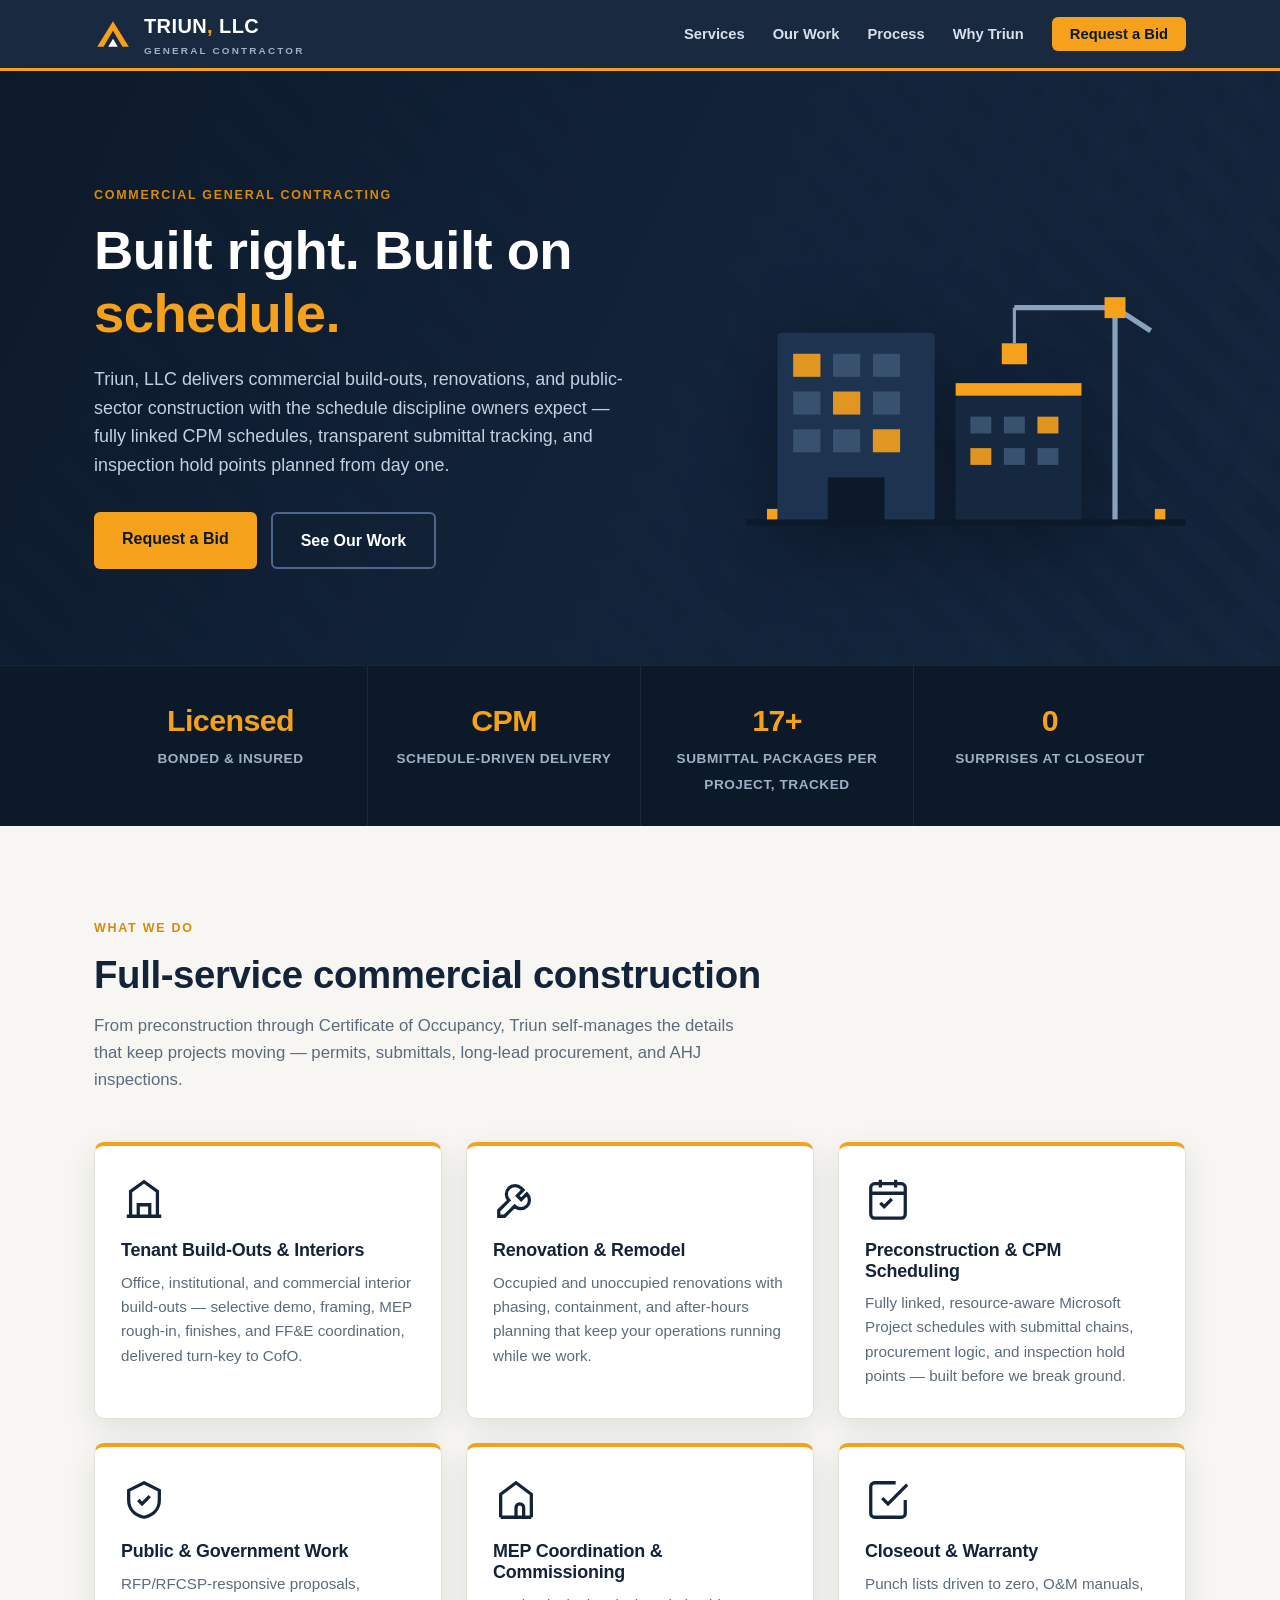
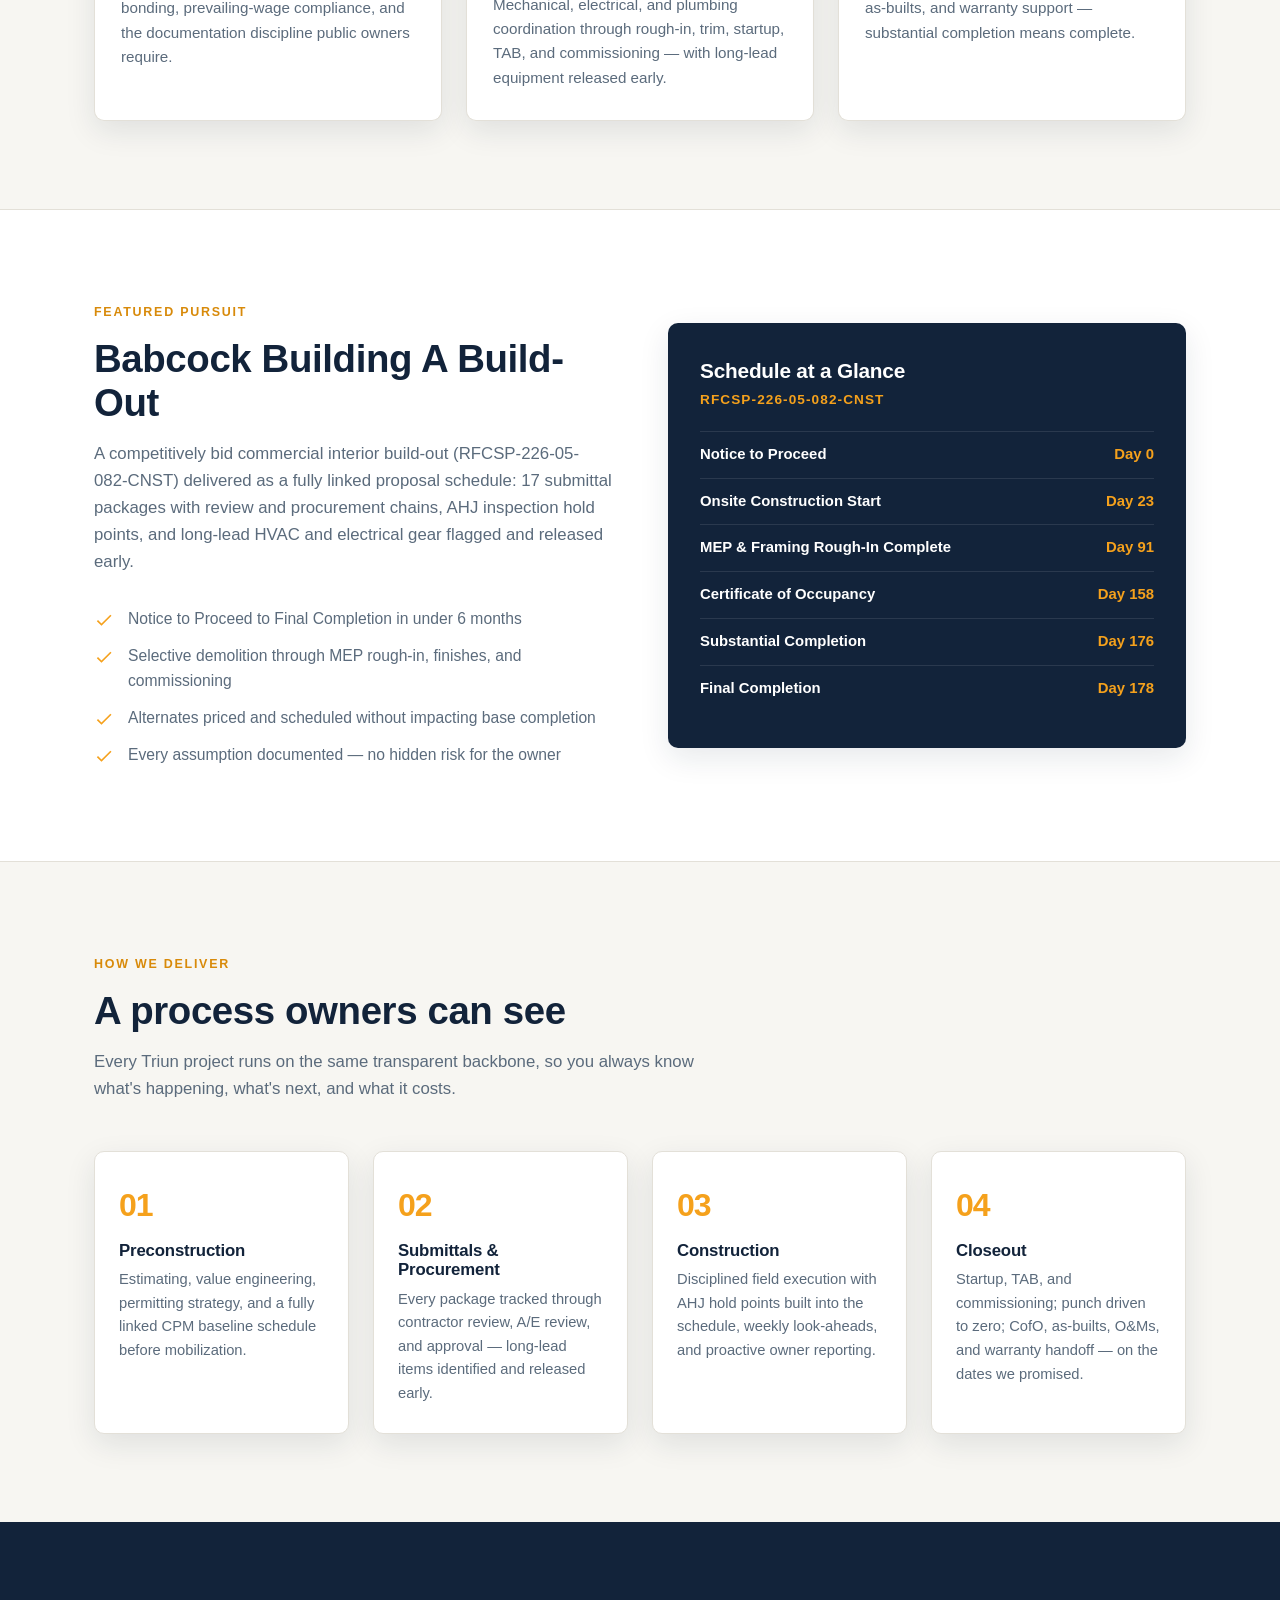
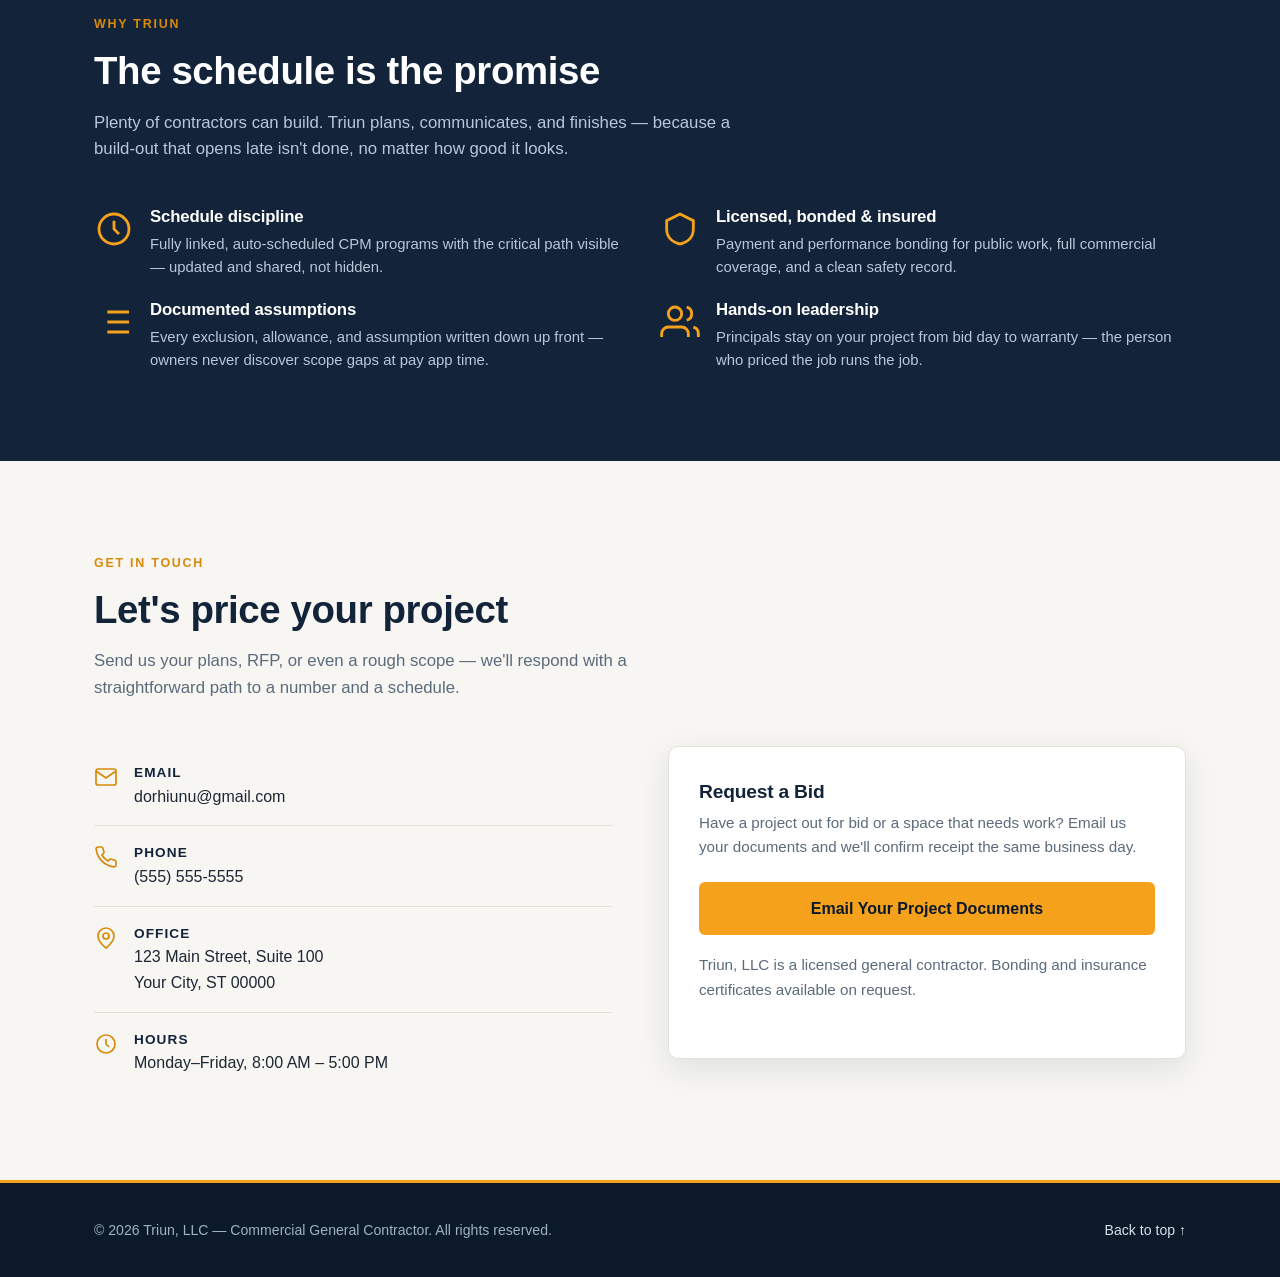
==== index.html @ fdd0da0c "Add Triun, LLC construction company website Single-page, self-contained site (no external dependenci" ====
<!DOCTYPE html>
<html lang="en">
<head>
<meta charset="UTF-8">
<meta name="viewport" content="width=device-width, initial-scale=1.0">
<title>Triun, LLC — Commercial General Contractor</title>
<meta name="description" content="Triun, LLC is a commercial general contractor specializing in tenant build-outs, renovations, and public-sector construction. Licensed, bonded, and built on schedule discipline.">
<style>
  :root{
    --navy:#12233a;
    --navy-2:#0c1929;
    --steel:#3d5875;
    --orange:#f5a11c;
    --orange-dark:#d88a0a;
    --paper:#f7f6f2;
    --white:#ffffff;
    --ink:#1c2733;
    --muted:#5b6b7c;
    --line:#e3e0d8;
    --radius:10px;
    --shadow:0 10px 30px rgba(18,35,58,.10);
  }
  *{margin:0;padding:0;box-sizing:border-box;}
  html{scroll-behavior:smooth;}
  body{
    font-family:-apple-system,BlinkMacSystemFont,"Segoe UI",Roboto,Helvetica,Arial,sans-serif;
    color:var(--ink);
    background:var(--paper);
    line-height:1.6;
  }
  img,svg{max-width:100%;display:block;}
  a{color:inherit;}
  .wrap{max-width:1140px;margin:0 auto;padding:0 24px;}
  section{padding:88px 0;}
  h1,h2,h3{line-height:1.15;font-weight:800;letter-spacing:-.01em;}
  .kicker{
    display:inline-block;
    font-size:.78rem;
    font-weight:700;
    letter-spacing:.14em;
    text-transform:uppercase;
    color:var(--orange-dark);
    margin-bottom:14px;
  }
  .section-title{font-size:clamp(1.7rem,3.4vw,2.4rem);margin-bottom:16px;color:var(--navy);}
  .section-lead{color:var(--muted);max-width:640px;font-size:1.05rem;}

  /* ---------- Header ---------- */
  header{
    position:sticky;top:0;z-index:50;
    background:rgba(18,35,58,.97);
    backdrop-filter:blur(6px);
    border-bottom:3px solid var(--orange);
  }
  .nav{
    display:flex;align-items:center;justify-content:space-between;
    height:68px;
  }
  .brand{display:flex;align-items:center;gap:12px;text-decoration:none;}
  .brand-mark{
    width:38px;height:38px;flex:none;
  }
  .brand-name{color:var(--white);font-weight:800;font-size:1.25rem;letter-spacing:.02em;}
  .brand-name span{color:var(--orange);}
  .brand-tag{display:block;color:#9fb1c6;font-size:.62rem;font-weight:600;letter-spacing:.22em;text-transform:uppercase;margin-top:1px;}
  nav ul{display:flex;gap:28px;list-style:none;}
  nav a{color:#d7e0ec;text-decoration:none;font-size:.92rem;font-weight:600;transition:color .15s;}
  nav a:hover{color:var(--orange);}
  .nav-cta{
    background:var(--orange);color:var(--navy-2) !important;
    padding:9px 18px;border-radius:6px;font-weight:700 !important;
  }
  .nav-cta:hover{background:#ffb63a;}
  .nav-toggle{display:none;}
  @media (max-width:820px){
    nav ul{display:none;}
    .nav-toggle{
      display:block;background:none;border:1px solid #3d5875;border-radius:6px;
      color:#d7e0ec;padding:6px 10px;font-size:1.1rem;cursor:pointer;
    }
    nav.open ul{
      display:flex;flex-direction:column;gap:0;
      position:absolute;left:0;right:0;top:68px;
      background:var(--navy);border-bottom:3px solid var(--orange);
      padding:8px 0;
    }
    nav.open li{border-top:1px solid rgba(255,255,255,.06);}
    nav.open a{display:block;padding:14px 24px;}
    .nav-cta{border-radius:0;background:none;color:var(--orange) !important;}
  }

  /* ---------- Hero ---------- */
  .hero{
    background:
      linear-gradient(115deg, rgba(12,25,41,.96) 0%, rgba(18,35,58,.88) 55%, rgba(18,35,58,.55) 100%),
      repeating-linear-gradient(45deg, #16283f 0 22px, #12233a 22px 44px);
    color:var(--white);
    padding:110px 0 96px;
  }
  .hero-grid{display:grid;grid-template-columns:1.15fr .85fr;gap:56px;align-items:center;}
  .hero h1{font-size:clamp(2.2rem,5vw,3.4rem);margin-bottom:20px;}
  .hero h1 em{font-style:normal;color:var(--orange);}
  .hero p{color:#c3d0df;font-size:1.12rem;max-width:540px;margin-bottom:32px;}
  .btn-row{display:flex;gap:14px;flex-wrap:wrap;}
  .btn{
    display:inline-block;text-decoration:none;font-weight:700;
    padding:14px 28px;border-radius:6px;font-size:1rem;transition:transform .12s, background .15s;
  }
  .btn:active{transform:translateY(1px);}
  .btn-primary{background:var(--orange);color:var(--navy-2);}
  .btn-primary:hover{background:#ffb63a;}
  .btn-ghost{border:2px solid #4d668a;color:var(--white);}
  .btn-ghost:hover{border-color:var(--orange);color:var(--orange);}
  .hero-art{filter:drop-shadow(0 18px 40px rgba(0,0,0,.35));}
  @media (max-width:820px){
    .hero-grid{grid-template-columns:1fr;}
    .hero-art{max-width:420px;margin:0 auto;}
  }

  /* ---------- Stats bar ---------- */
  .stats{
    background:var(--navy-2);
    border-top:1px solid rgba(255,255,255,.06);
    padding:0;
  }
  .stats-grid{
    display:grid;grid-template-columns:repeat(4,1fr);
    text-align:center;
  }
  .stat{padding:30px 12px;}
  .stat + .stat{border-left:1px solid rgba(255,255,255,.07);}
  .stat b{display:block;font-size:1.9rem;color:var(--orange);font-weight:800;letter-spacing:-.02em;}
  .stat span{color:#9fb1c6;font-size:.85rem;font-weight:600;letter-spacing:.04em;text-transform:uppercase;}
  @media (max-width:680px){
    .stats-grid{grid-template-columns:repeat(2,1fr);}
    .stat:nth-child(3){border-left:none;}
    .stat:nth-child(n+3){border-top:1px solid rgba(255,255,255,.07);}
  }

  /* ---------- Services ---------- */
  .cards{
    display:grid;grid-template-columns:repeat(3,1fr);gap:24px;margin-top:48px;
  }
  .card{
    background:var(--white);
    border:1px solid var(--line);
    border-top:4px solid var(--orange);
    border-radius:var(--radius);
    padding:30px 26px;
    box-shadow:var(--shadow);
  }
  .card .icon{
    width:46px;height:46px;margin-bottom:18px;
    color:var(--navy);
  }
  .card h3{font-size:1.12rem;color:var(--navy);margin-bottom:10px;}
  .card p{color:var(--muted);font-size:.95rem;}
  @media (max-width:900px){.cards{grid-template-columns:repeat(2,1fr);}}
  @media (max-width:600px){.cards{grid-template-columns:1fr;}}

  /* ---------- Featured project ---------- */
  .project{background:var(--white);border-top:1px solid var(--line);border-bottom:1px solid var(--line);}
  .project-grid{display:grid;grid-template-columns:1fr 1fr;gap:56px;align-items:center;}
  .project-panel{
    background:var(--navy);color:var(--white);
    border-radius:var(--radius);
    padding:36px 32px;
    box-shadow:var(--shadow);
  }
  .project-panel h3{color:var(--white);font-size:1.3rem;margin-bottom:6px;}
  .project-panel .sub{color:var(--orange);font-size:.85rem;font-weight:700;letter-spacing:.08em;text-transform:uppercase;margin-bottom:20px;}
  .milestones{list-style:none;}
  .milestones li{
    display:flex;justify-content:space-between;gap:16px;
    padding:11px 0;border-top:1px solid rgba(255,255,255,.1);
    font-size:.93rem;color:#c3d0df;
  }
  .milestones li b{color:var(--white);font-weight:600;}
  .milestones li span{color:var(--orange);font-weight:700;white-space:nowrap;}
  .checklist{list-style:none;margin-top:24px;}
  .checklist li{
    position:relative;padding:6px 0 6px 34px;color:var(--muted);font-size:.98rem;
  }
  .checklist li::before{
    content:"";position:absolute;left:0;top:10px;
    width:20px;height:20px;border-radius:50%;
    background:var(--orange);
    -webkit-mask:url('data:image/svg+xml;utf8,<svg xmlns="http://www.w3.org/2000/svg" viewBox="0 0 24 24"><path fill="black" d="M9 16.2 4.8 12l-1.4 1.4L9 19 21 7l-1.4-1.4z"/></svg>') center/contain no-repeat;
    mask:url('data:image/svg+xml;utf8,<svg xmlns="http://www.w3.org/2000/svg" viewBox="0 0 24 24"><path fill="black" d="M9 16.2 4.8 12l-1.4 1.4L9 19 21 7l-1.4-1.4z"/></svg>') center/contain no-repeat;
  }
  @media (max-width:860px){.project-grid{grid-template-columns:1fr;}}

  /* ---------- Process ---------- */
  .steps{display:grid;grid-template-columns:repeat(4,1fr);gap:24px;margin-top:48px;counter-reset:step;}
  .step{
    background:var(--white);border:1px solid var(--line);border-radius:var(--radius);
    padding:28px 24px;position:relative;box-shadow:var(--shadow);
  }
  .step::before{
    counter-increment:step;content:"0" counter(step);
    display:block;font-size:2rem;font-weight:800;color:var(--orange);
    letter-spacing:-.03em;margin-bottom:10px;
  }
  .step h3{font-size:1.05rem;color:var(--navy);margin-bottom:8px;}
  .step p{color:var(--muted);font-size:.92rem;}
  @media (max-width:900px){.steps{grid-template-columns:repeat(2,1fr);}}
  @media (max-width:560px){.steps{grid-template-columns:1fr;}}

  /* ---------- Why us ---------- */
  .why{background:var(--navy);color:var(--white);}
  .why .section-title{color:var(--white);}
  .why .section-lead{color:#b9c7d8;}
  .why-grid{display:grid;grid-template-columns:repeat(2,1fr);gap:20px 40px;margin-top:44px;}
  .why-item{display:flex;gap:16px;align-items:flex-start;}
  .why-item .icon{width:40px;height:40px;flex:none;color:var(--orange);margin-top:2px;}
  .why-item h3{font-size:1.05rem;margin-bottom:6px;}
  .why-item p{color:#b9c7d8;font-size:.93rem;}
  @media (max-width:720px){.why-grid{grid-template-columns:1fr;}}

  /* ---------- Contact ---------- */
  .contact-grid{display:grid;grid-template-columns:1fr 1fr;gap:56px;margin-top:44px;align-items:start;}
  .contact-list{list-style:none;}
  .contact-list li{
    display:flex;gap:16px;align-items:flex-start;
    padding:16px 0;border-top:1px solid var(--line);
  }
  .contact-list li:first-child{border-top:none;}
  .contact-list .icon{width:24px;height:24px;flex:none;color:var(--orange-dark);margin-top:3px;}
  .contact-list b{display:block;color:var(--navy);font-size:.85rem;text-transform:uppercase;letter-spacing:.08em;}
  .contact-list a{color:var(--ink);text-decoration:none;}
  .contact-list a:hover{color:var(--orange-dark);}
  .contact-card{
    background:var(--white);border:1px solid var(--line);border-radius:var(--radius);
    padding:34px 30px;box-shadow:var(--shadow);
  }
  .contact-card h3{color:var(--navy);font-size:1.2rem;margin-bottom:8px;}
  .contact-card p{color:var(--muted);font-size:.95rem;margin-bottom:22px;}
  .contact-card .btn{width:100%;text-align:center;}
  .fineprint{margin-top:18px;font-size:.8rem;color:var(--muted);}
  @media (max-width:820px){.contact-grid{grid-template-columns:1fr;}}

  /* ---------- Footer ---------- */
  footer{
    background:var(--navy-2);color:#9fb1c6;
    padding:36px 0;font-size:.88rem;
    border-top:3px solid var(--orange);
  }
  .foot{display:flex;justify-content:space-between;gap:20px;flex-wrap:wrap;align-items:center;}
  footer a{color:#d7e0ec;text-decoration:none;}
  footer a:hover{color:var(--orange);}
</style>
</head>
<body>

<header>
  <div class="wrap nav">
    <a class="brand" href="#top" aria-label="Triun, LLC home">
      <svg class="brand-mark" viewBox="0 0 48 48" aria-hidden="true">
        <path d="M4 40 24 8l20 32h-8L24 20 12 40Z" fill="#f5a11c"/>
        <path d="M18 40l6-10 6 10Z" fill="#ffffff"/>
      </svg>
      <span>
        <span class="brand-name">TRIUN<span>,</span> LLC</span>
        <span class="brand-tag">General Contractor</span>
      </span>
    </a>
    <nav id="nav">
      <ul>
        <li><a href="#services">Services</a></li>
        <li><a href="#work">Our Work</a></li>
        <li><a href="#process">Process</a></li>
        <li><a href="#why">Why Triun</a></li>
        <li><a class="nav-cta" href="#contact">Request a Bid</a></li>
      </ul>
    </nav>
    <button class="nav-toggle" aria-label="Menu" onclick="document.getElementById('nav').classList.toggle('open')">&#9776;</button>
  </div>
</header>

<main id="top">

  <!-- HERO -->
  <div class="hero">
    <div class="wrap hero-grid">
      <div>
        <span class="kicker">Commercial General Contracting</span>
        <h1>Built right. Built on <em>schedule.</em></h1>
        <p>
          Triun, LLC delivers commercial build-outs, renovations, and public-sector
          construction with the schedule discipline owners expect — fully linked CPM
          schedules, transparent submittal tracking, and inspection hold points planned
          from day one.
        </p>
        <div class="btn-row">
          <a class="btn btn-primary" href="#contact">Request a Bid</a>
          <a class="btn btn-ghost" href="#work">See Our Work</a>
        </div>
      </div>
      <svg class="hero-art" viewBox="0 0 420 320" role="img" aria-label="Illustration of a commercial building under construction with a crane">
        <rect x="30" y="120" width="150" height="180" rx="4" fill="#1d3350"/>
        <rect x="45" y="140" width="26" height="22" fill="#f5a11c" opacity=".9"/>
        <rect x="83" y="140" width="26" height="22" fill="#37516f"/>
        <rect x="121" y="140" width="26" height="22" fill="#37516f"/>
        <rect x="45" y="176" width="26" height="22" fill="#37516f"/>
        <rect x="83" y="176" width="26" height="22" fill="#f5a11c" opacity=".9"/>
        <rect x="121" y="176" width="26" height="22" fill="#37516f"/>
        <rect x="45" y="212" width="26" height="22" fill="#37516f"/>
        <rect x="83" y="212" width="26" height="22" fill="#37516f"/>
        <rect x="121" y="212" width="26" height="22" fill="#f5a11c" opacity=".9"/>
        <rect x="78" y="258" width="54" height="42" fill="#0c1929"/>
        <rect x="200" y="180" width="120" height="120" rx="4" fill="#16283f"/>
        <rect x="214" y="200" width="20" height="16" fill="#37516f"/>
        <rect x="246" y="200" width="20" height="16" fill="#37516f"/>
        <rect x="278" y="200" width="20" height="16" fill="#f5a11c" opacity=".9"/>
        <rect x="214" y="230" width="20" height="16" fill="#f5a11c" opacity=".9"/>
        <rect x="246" y="230" width="20" height="16" fill="#37516f"/>
        <rect x="278" y="230" width="20" height="16" fill="#37516f"/>
        <rect x="200" y="168" width="120" height="12" fill="#f5a11c"/>
        <g stroke="#8aa2bd" stroke-width="5" fill="none">
          <path d="M352 300V96"/>
          <path d="M352 96h-96"/>
          <path d="M352 96l34 22"/>
        </g>
        <path d="M256 96v34" stroke="#8aa2bd" stroke-width="3"/>
        <rect x="244" y="130" width="24" height="20" fill="#f5a11c"/>
        <rect x="342" y="86" width="20" height="20" fill="#f5a11c"/>
        <rect x="0" y="298" width="420" height="6" fill="#0c1929"/>
        <g fill="#f5a11c">
          <rect x="20" y="288" width="10" height="10"/>
          <rect x="390" y="288" width="10" height="10"/>
        </g>
      </svg>
    </div>
  </div>

  <!-- STATS -->
  <div class="stats">
    <div class="wrap stats-grid">
      <div class="stat"><b>Licensed</b><span>Bonded &amp; Insured</span></div>
      <div class="stat"><b>CPM</b><span>Schedule-Driven Delivery</span></div>
      <div class="stat"><b>17+</b><span>Submittal Packages per Project, Tracked</span></div>
      <div class="stat"><b>0</b><span>Surprises at Closeout</span></div>
    </div>
  </div>

  <!-- SERVICES -->
  <section id="services">
    <div class="wrap">
      <span class="kicker">What We Do</span>
      <h2 class="section-title">Full-service commercial construction</h2>
      <p class="section-lead">
        From preconstruction through Certificate of Occupancy, Triun self-manages the
        details that keep projects moving — permits, submittals, long-lead procurement,
        and AHJ inspections.
      </p>
      <div class="cards">
        <div class="card">
          <svg class="icon" viewBox="0 0 24 24" fill="none" stroke="currentColor" stroke-width="1.7" aria-hidden="true">
            <path d="M3 21h18M5 21V8l7-5 7 5v13M9 21v-6h6v6M9 11h.01M15 11h.01"/>
          </svg>
          <h3>Tenant Build-Outs &amp; Interiors</h3>
          <p>Office, institutional, and commercial interior build-outs — selective demo, framing, MEP rough-in, finishes, and FF&amp;E coordination, delivered turn-key to CofO.</p>
        </div>
        <div class="card">
          <svg class="icon" viewBox="0 0 24 24" fill="none" stroke="currentColor" stroke-width="1.7" aria-hidden="true">
            <path d="M14.7 6.3a4.5 4.5 0 0 0-6.4 6.4L3 18v3h3l5.3-5.3a4.5 4.5 0 0 0 6.4-6.4l-3 3-2-2 3-3z"/>
          </svg>
          <h3>Renovation &amp; Remodel</h3>
          <p>Occupied and unoccupied renovations with phasing, containment, and after-hours planning that keep your operations running while we work.</p>
        </div>
        <div class="card">
          <svg class="icon" viewBox="0 0 24 24" fill="none" stroke="currentColor" stroke-width="1.7" aria-hidden="true">
            <path d="M8 2v4M16 2v4M3 9h18M5 4h14a2 2 0 0 1 2 2v14a2 2 0 0 1-2 2H5a2 2 0 0 1-2-2V6a2 2 0 0 1 2-2zM8 14l2 2 4-4"/>
          </svg>
          <h3>Preconstruction &amp; CPM Scheduling</h3>
          <p>Fully linked, resource-aware Microsoft Project schedules with submittal chains, procurement logic, and inspection hold points — built before we break ground.</p>
        </div>
        <div class="card">
          <svg class="icon" viewBox="0 0 24 24" fill="none" stroke="currentColor" stroke-width="1.7" aria-hidden="true">
            <path d="M12 3l8 4v5c0 5-3.5 8-8 9-4.5-1-8-4-8-9V7l8-4zM9 12l2 2 4-4"/>
          </svg>
          <h3>Public &amp; Government Work</h3>
          <p>RFP/RFCSP-responsive proposals, bonding, prevailing-wage compliance, and the documentation discipline public owners require.</p>
        </div>
        <div class="card">
          <svg class="icon" viewBox="0 0 24 24" fill="none" stroke="currentColor" stroke-width="1.7" aria-hidden="true">
            <path d="M4 21V9l8-6 8 6v12M4 21h16M12 21v-5a2 2 0 0 1 4 0v5M8 12h.01"/>
          </svg>
          <h3>MEP Coordination &amp; Commissioning</h3>
          <p>Mechanical, electrical, and plumbing coordination through rough-in, trim, startup, TAB, and commissioning — with long-lead equipment released early.</p>
        </div>
        <div class="card">
          <svg class="icon" viewBox="0 0 24 24" fill="none" stroke="currentColor" stroke-width="1.7" aria-hidden="true">
            <path d="M9 11l3 3L22 4M21 12v7a2 2 0 0 1-2 2H5a2 2 0 0 1-2-2V5a2 2 0 0 1 2-2h11"/>
          </svg>
          <h3>Closeout &amp; Warranty</h3>
          <p>Punch lists driven to zero, O&amp;M manuals, as-builts, and warranty support — substantial completion means complete.</p>
        </div>
      </div>
    </div>
  </section>

  <!-- FEATURED WORK -->
  <section class="project" id="work">
    <div class="wrap project-grid">
      <div>
        <span class="kicker">Featured Pursuit</span>
        <h2 class="section-title">Babcock Building A Build-Out</h2>
        <p class="section-lead">
          A competitively bid commercial interior build-out (RFCSP-226-05-082-CNST)
          delivered as a fully linked proposal schedule: 17 submittal packages with
          review and procurement chains, AHJ inspection hold points, and long-lead
          HVAC and electrical gear flagged and released early.
        </p>
        <ul class="checklist">
          <li>Notice to Proceed to Final Completion in under 6 months</li>
          <li>Selective demolition through MEP rough-in, finishes, and commissioning</li>
          <li>Alternates priced and scheduled without impacting base completion</li>
          <li>Every assumption documented — no hidden risk for the owner</li>
        </ul>
      </div>
      <div class="project-panel">
        <h3>Schedule at a Glance</h3>
        <div class="sub">RFCSP-226-05-082-CNST</div>
        <ul class="milestones">
          <li><b>Notice to Proceed</b><span>Day 0</span></li>
          <li><b>Onsite Construction Start</b><span>Day 23</span></li>
          <li><b>MEP &amp; Framing Rough-In Complete</b><span>Day 91</span></li>
          <li><b>Certificate of Occupancy</b><span>Day 158</span></li>
          <li><b>Substantial Completion</b><span>Day 176</span></li>
          <li><b>Final Completion</b><span>Day 178</span></li>
        </ul>
      </div>
    </div>
  </section>

  <!-- PROCESS -->
  <section id="process">
    <div class="wrap">
      <span class="kicker">How We Deliver</span>
      <h2 class="section-title">A process owners can see</h2>
      <p class="section-lead">
        Every Triun project runs on the same transparent backbone, so you always know
        what's happening, what's next, and what it costs.
      </p>
      <div class="steps">
        <div class="step">
          <h3>Preconstruction</h3>
          <p>Estimating, value engineering, permitting strategy, and a fully linked CPM baseline schedule before mobilization.</p>
        </div>
        <div class="step">
          <h3>Submittals &amp; Procurement</h3>
          <p>Every package tracked through contractor review, A/E review, and approval — long-lead items identified and released early.</p>
        </div>
        <div class="step">
          <h3>Construction</h3>
          <p>Disciplined field execution with AHJ hold points built into the schedule, weekly look-aheads, and proactive owner reporting.</p>
        </div>
        <div class="step">
          <h3>Closeout</h3>
          <p>Startup, TAB, and commissioning; punch driven to zero; CofO, as-builts, O&amp;Ms, and warranty handoff — on the dates we promised.</p>
        </div>
      </div>
    </div>
  </section>

  <!-- WHY TRIUN -->
  <section class="why" id="why">
    <div class="wrap">
      <span class="kicker">Why Triun</span>
      <h2 class="section-title">The schedule is the promise</h2>
      <p class="section-lead">
        Plenty of contractors can build. Triun plans, communicates, and finishes —
        because a build-out that opens late isn't done, no matter how good it looks.
      </p>
      <div class="why-grid">
        <div class="why-item">
          <svg class="icon" viewBox="0 0 24 24" fill="none" stroke="currentColor" stroke-width="1.7" aria-hidden="true"><circle cx="12" cy="12" r="9"/><path d="M12 7v5l3 3"/></svg>
          <div>
            <h3>Schedule discipline</h3>
            <p>Fully linked, auto-scheduled CPM programs with the critical path visible — updated and shared, not hidden.</p>
          </div>
        </div>
        <div class="why-item">
          <svg class="icon" viewBox="0 0 24 24" fill="none" stroke="currentColor" stroke-width="1.7" aria-hidden="true"><path d="M12 3l8 4v5c0 5-3.5 8-8 9-4.5-1-8-4-8-9V7l8-4z"/></svg>
          <div>
            <h3>Licensed, bonded &amp; insured</h3>
            <p>Payment and performance bonding for public work, full commercial coverage, and a clean safety record.</p>
          </div>
        </div>
        <div class="why-item">
          <svg class="icon" viewBox="0 0 24 24" fill="none" stroke="currentColor" stroke-width="1.7" aria-hidden="true"><path d="M8 6h13M8 12h13M8 18h13M3.5 6h.01M3.5 12h.01M3.5 18h.01"/></svg>
          <div>
            <h3>Documented assumptions</h3>
            <p>Every exclusion, allowance, and assumption written down up front — owners never discover scope gaps at pay app time.</p>
          </div>
        </div>
        <div class="why-item">
          <svg class="icon" viewBox="0 0 24 24" fill="none" stroke="currentColor" stroke-width="1.7" aria-hidden="true"><path d="M17 21v-2a4 4 0 0 0-4-4H5a4 4 0 0 0-4 4v2M9 11a4 4 0 1 0 0-8 4 4 0 0 0 0 8zM23 21v-2a4 4 0 0 0-3-3.87M16 3.13a4 4 0 0 1 0 7.75"/></svg>
          <div>
            <h3>Hands-on leadership</h3>
            <p>Principals stay on your project from bid day to warranty — the person who priced the job runs the job.</p>
          </div>
        </div>
      </div>
    </div>
  </section>

  <!-- CONTACT -->
  <section id="contact">
    <div class="wrap">
      <span class="kicker">Get In Touch</span>
      <h2 class="section-title">Let's price your project</h2>
      <p class="section-lead">
        Send us your plans, RFP, or even a rough scope — we'll respond with a
        straightforward path to a number and a schedule.
      </p>
      <div class="contact-grid">
        <ul class="contact-list">
          <li>
            <svg class="icon" viewBox="0 0 24 24" fill="none" stroke="currentColor" stroke-width="1.7" aria-hidden="true"><path d="M4 4h16a2 2 0 0 1 2 2v12a2 2 0 0 1-2 2H4a2 2 0 0 1-2-2V6a2 2 0 0 1 2-2z"/><path d="m22 6-10 7L2 6"/></svg>
            <div><b>Email</b><a href="mailto:dorhiunu@gmail.com">dorhiunu@gmail.com</a></div>
          </li>
          <li>
            <svg class="icon" viewBox="0 0 24 24" fill="none" stroke="currentColor" stroke-width="1.7" aria-hidden="true"><path d="M22 16.9v3a2 2 0 0 1-2.2 2 19.8 19.8 0 0 1-8.6-3.1 19.5 19.5 0 0 1-6-6A19.8 19.8 0 0 1 2.1 4.2 2 2 0 0 1 4.1 2h3a2 2 0 0 1 2 1.7c.1 1 .4 2 .7 2.9a2 2 0 0 1-.5 2.1L8 10a16 16 0 0 0 6 6l1.3-1.3a2 2 0 0 1 2.1-.5c.9.3 1.9.6 2.9.7a2 2 0 0 1 1.7 2z"/></svg>
            <div><b>Phone</b><a href="tel:+15555555555">(555) 555-5555</a></div>
          </li>
          <li>
            <svg class="icon" viewBox="0 0 24 24" fill="none" stroke="currentColor" stroke-width="1.7" aria-hidden="true"><path d="M20 10c0 6-8 12-8 12S4 16 4 10a8 8 0 0 1 16 0z"/><circle cx="12" cy="10" r="3"/></svg>
            <div><b>Office</b>123 Main Street, Suite 100<br>Your City, ST 00000</div>
          </li>
          <li>
            <svg class="icon" viewBox="0 0 24 24" fill="none" stroke="currentColor" stroke-width="1.7" aria-hidden="true"><circle cx="12" cy="12" r="9"/><path d="M12 7v5l3 3"/></svg>
            <div><b>Hours</b>Monday–Friday, 8:00 AM – 5:00 PM</div>
          </li>
        </ul>
        <div class="contact-card">
          <h3>Request a Bid</h3>
          <p>
            Have a project out for bid or a space that needs work? Email us your
            documents and we'll confirm receipt the same business day.
          </p>
          <a class="btn btn-primary" href="mailto:dorhiunu@gmail.com?subject=Bid%20Request%20%E2%80%94%20Triun%2C%20LLC">Email Your Project Documents</a>
          <p class="fineprint">
            Triun, LLC is a licensed general contractor. Bonding and insurance
            certificates available on request.
          </p>
        </div>
      </div>
    </div>
  </section>

</main>

<footer>
  <div class="wrap foot">
    <div>© 2026 Triun, LLC — Commercial General Contractor. All rights reserved.</div>
    <div><a href="#top">Back to top ↑</a></div>
  </div>
</footer>

</body>
</html>
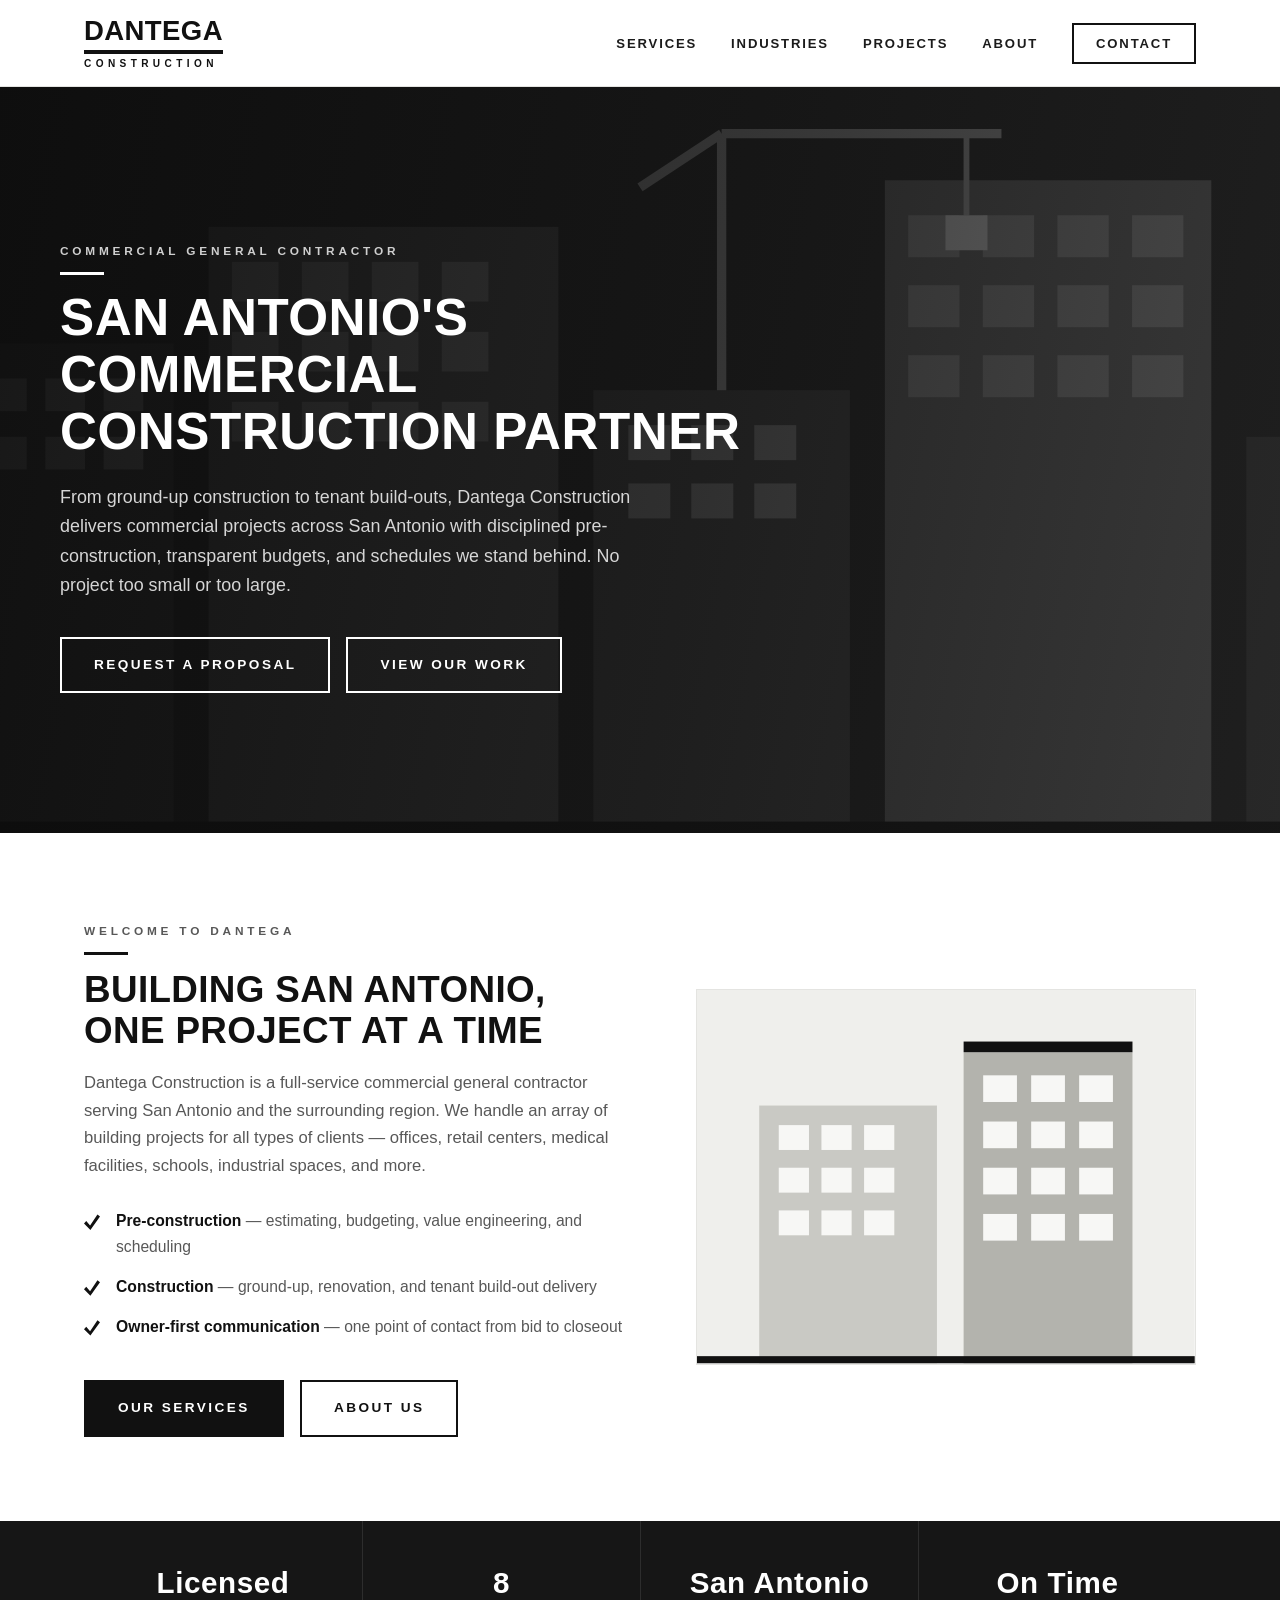
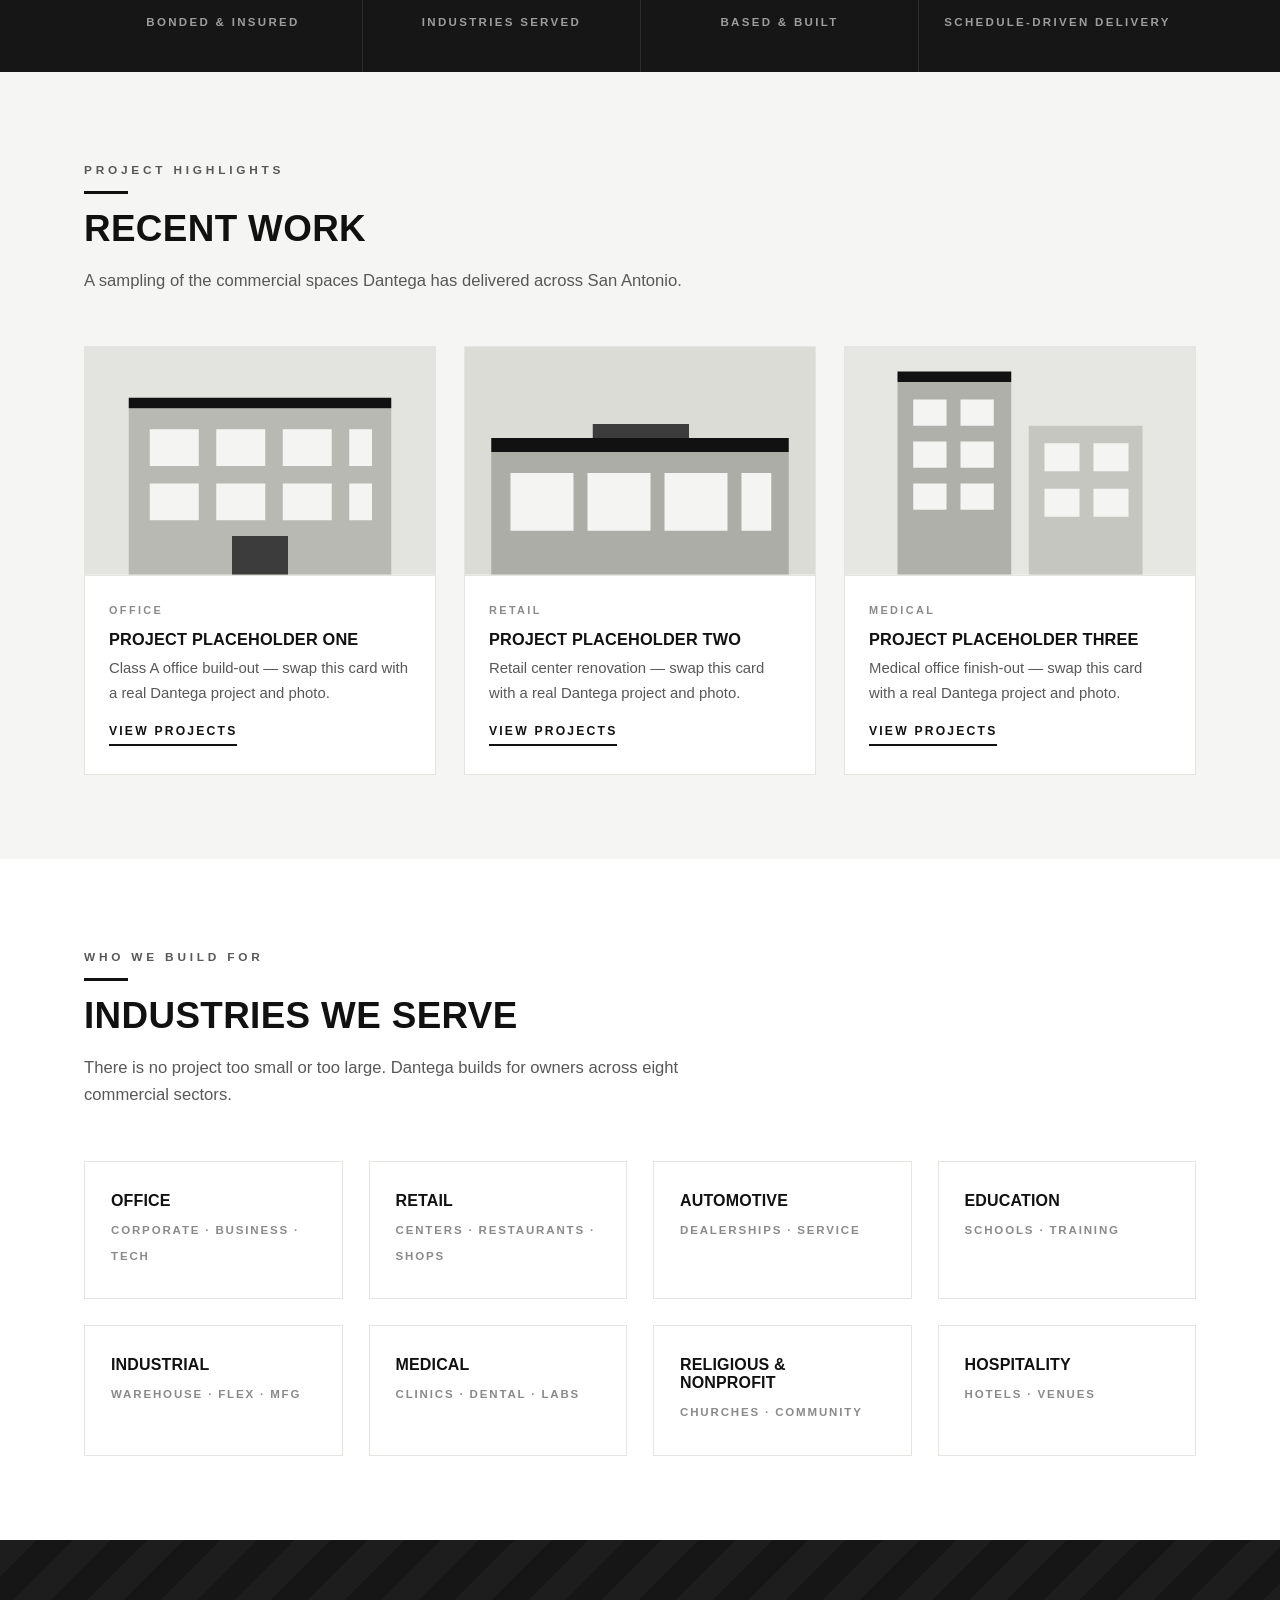
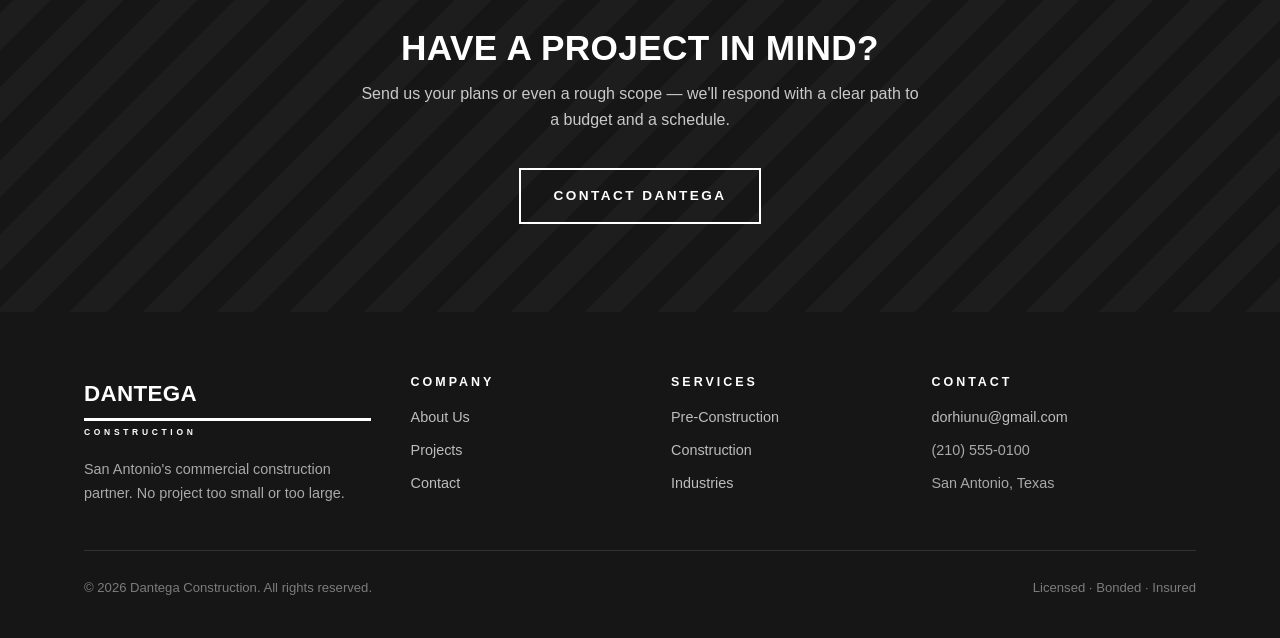
==== commit bf3c4041: "Redesign as Dantega Construction multi-page site (Kopplow-style) Replace the single-page Triun site " ====
--- a/index.html
+++ b/index.html
@@ -3,559 +3,276 @@
 <head>
 <meta charset="UTF-8">
 <meta name="viewport" content="width=device-width, initial-scale=1.0">
-<title>Triun, LLC — Commercial General Contractor</title>
-<meta name="description" content="Triun, LLC is a commercial general contractor specializing in tenant build-outs, renovations, and public-sector construction. Licensed, bonded, and built on schedule discipline.">
-<style>
-  :root{
-    --navy:#12233a;
-    --navy-2:#0c1929;
-    --steel:#3d5875;
-    --orange:#f5a11c;
-    --orange-dark:#d88a0a;
-    --paper:#f7f6f2;
-    --white:#ffffff;
-    --ink:#1c2733;
-    --muted:#5b6b7c;
-    --line:#e3e0d8;
-    --radius:10px;
-    --shadow:0 10px 30px rgba(18,35,58,.10);
-  }
-  *{margin:0;padding:0;box-sizing:border-box;}
-  html{scroll-behavior:smooth;}
-  body{
-    font-family:-apple-system,BlinkMacSystemFont,"Segoe UI",Roboto,Helvetica,Arial,sans-serif;
-    color:var(--ink);
-    background:var(--paper);
-    line-height:1.6;
-  }
-  img,svg{max-width:100%;display:block;}
-  a{color:inherit;}
-  .wrap{max-width:1140px;margin:0 auto;padding:0 24px;}
-  section{padding:88px 0;}
-  h1,h2,h3{line-height:1.15;font-weight:800;letter-spacing:-.01em;}
-  .kicker{
-    display:inline-block;
-    font-size:.78rem;
-    font-weight:700;
-    letter-spacing:.14em;
-    text-transform:uppercase;
-    color:var(--orange-dark);
-    margin-bottom:14px;
-  }
-  .section-title{font-size:clamp(1.7rem,3.4vw,2.4rem);margin-bottom:16px;color:var(--navy);}
-  .section-lead{color:var(--muted);max-width:640px;font-size:1.05rem;}
-
-  /* ---------- Header ---------- */
-  header{
-    position:sticky;top:0;z-index:50;
-    background:rgba(18,35,58,.97);
-    backdrop-filter:blur(6px);
-    border-bottom:3px solid var(--orange);
-  }
-  .nav{
-    display:flex;align-items:center;justify-content:space-between;
-    height:68px;
-  }
-  .brand{display:flex;align-items:center;gap:12px;text-decoration:none;}
-  .brand-mark{
-    width:38px;height:38px;flex:none;
-  }
-  .brand-name{color:var(--white);font-weight:800;font-size:1.25rem;letter-spacing:.02em;}
-  .brand-name span{color:var(--orange);}
-  .brand-tag{display:block;color:#9fb1c6;font-size:.62rem;font-weight:600;letter-spacing:.22em;text-transform:uppercase;margin-top:1px;}
-  nav ul{display:flex;gap:28px;list-style:none;}
-  nav a{color:#d7e0ec;text-decoration:none;font-size:.92rem;font-weight:600;transition:color .15s;}
-  nav a:hover{color:var(--orange);}
-  .nav-cta{
-    background:var(--orange);color:var(--navy-2) !important;
-    padding:9px 18px;border-radius:6px;font-weight:700 !important;
-  }
-  .nav-cta:hover{background:#ffb63a;}
-  .nav-toggle{display:none;}
-  @media (max-width:820px){
-    nav ul{display:none;}
-    .nav-toggle{
-      display:block;background:none;border:1px solid #3d5875;border-radius:6px;
-      color:#d7e0ec;padding:6px 10px;font-size:1.1rem;cursor:pointer;
-    }
-    nav.open ul{
-      display:flex;flex-direction:column;gap:0;
-      position:absolute;left:0;right:0;top:68px;
-      background:var(--navy);border-bottom:3px solid var(--orange);
-      padding:8px 0;
-    }
-    nav.open li{border-top:1px solid rgba(255,255,255,.06);}
-    nav.open a{display:block;padding:14px 24px;}
-    .nav-cta{border-radius:0;background:none;color:var(--orange) !important;}
-  }
-
-  /* ---------- Hero ---------- */
-  .hero{
-    background:
-      linear-gradient(115deg, rgba(12,25,41,.96) 0%, rgba(18,35,58,.88) 55%, rgba(18,35,58,.55) 100%),
-      repeating-linear-gradient(45deg, #16283f 0 22px, #12233a 22px 44px);
-    color:var(--white);
-    padding:110px 0 96px;
-  }
-  .hero-grid{display:grid;grid-template-columns:1.15fr .85fr;gap:56px;align-items:center;}
-  .hero h1{font-size:clamp(2.2rem,5vw,3.4rem);margin-bottom:20px;}
-  .hero h1 em{font-style:normal;color:var(--orange);}
-  .hero p{color:#c3d0df;font-size:1.12rem;max-width:540px;margin-bottom:32px;}
-  .btn-row{display:flex;gap:14px;flex-wrap:wrap;}
-  .btn{
-    display:inline-block;text-decoration:none;font-weight:700;
-    padding:14px 28px;border-radius:6px;font-size:1rem;transition:transform .12s, background .15s;
-  }
-  .btn:active{transform:translateY(1px);}
-  .btn-primary{background:var(--orange);color:var(--navy-2);}
-  .btn-primary:hover{background:#ffb63a;}
-  .btn-ghost{border:2px solid #4d668a;color:var(--white);}
-  .btn-ghost:hover{border-color:var(--orange);color:var(--orange);}
-  .hero-art{filter:drop-shadow(0 18px 40px rgba(0,0,0,.35));}
-  @media (max-width:820px){
-    .hero-grid{grid-template-columns:1fr;}
-    .hero-art{max-width:420px;margin:0 auto;}
-  }
-
-  /* ---------- Stats bar ---------- */
-  .stats{
-    background:var(--navy-2);
-    border-top:1px solid rgba(255,255,255,.06);
-    padding:0;
-  }
-  .stats-grid{
-    display:grid;grid-template-columns:repeat(4,1fr);
-    text-align:center;
-  }
-  .stat{padding:30px 12px;}
-  .stat + .stat{border-left:1px solid rgba(255,255,255,.07);}
-  .stat b{display:block;font-size:1.9rem;color:var(--orange);font-weight:800;letter-spacing:-.02em;}
-  .stat span{color:#9fb1c6;font-size:.85rem;font-weight:600;letter-spacing:.04em;text-transform:uppercase;}
-  @media (max-width:680px){
-    .stats-grid{grid-template-columns:repeat(2,1fr);}
-    .stat:nth-child(3){border-left:none;}
-    .stat:nth-child(n+3){border-top:1px solid rgba(255,255,255,.07);}
-  }
-
-  /* ---------- Services ---------- */
-  .cards{
-    display:grid;grid-template-columns:repeat(3,1fr);gap:24px;margin-top:48px;
-  }
-  .card{
-    background:var(--white);
-    border:1px solid var(--line);
-    border-top:4px solid var(--orange);
-    border-radius:var(--radius);
-    padding:30px 26px;
-    box-shadow:var(--shadow);
-  }
-  .card .icon{
-    width:46px;height:46px;margin-bottom:18px;
-    color:var(--navy);
-  }
-  .card h3{font-size:1.12rem;color:var(--navy);margin-bottom:10px;}
-  .card p{color:var(--muted);font-size:.95rem;}
-  @media (max-width:900px){.cards{grid-template-columns:repeat(2,1fr);}}
-  @media (max-width:600px){.cards{grid-template-columns:1fr;}}
-
-  /* ---------- Featured project ---------- */
-  .project{background:var(--white);border-top:1px solid var(--line);border-bottom:1px solid var(--line);}
-  .project-grid{display:grid;grid-template-columns:1fr 1fr;gap:56px;align-items:center;}
-  .project-panel{
-    background:var(--navy);color:var(--white);
-    border-radius:var(--radius);
-    padding:36px 32px;
-    box-shadow:var(--shadow);
-  }
-  .project-panel h3{color:var(--white);font-size:1.3rem;margin-bottom:6px;}
-  .project-panel .sub{color:var(--orange);font-size:.85rem;font-weight:700;letter-spacing:.08em;text-transform:uppercase;margin-bottom:20px;}
-  .milestones{list-style:none;}
-  .milestones li{
-    display:flex;justify-content:space-between;gap:16px;
-    padding:11px 0;border-top:1px solid rgba(255,255,255,.1);
-    font-size:.93rem;color:#c3d0df;
-  }
-  .milestones li b{color:var(--white);font-weight:600;}
-  .milestones li span{color:var(--orange);font-weight:700;white-space:nowrap;}
-  .checklist{list-style:none;margin-top:24px;}
-  .checklist li{
-    position:relative;padding:6px 0 6px 34px;color:var(--muted);font-size:.98rem;
-  }
-  .checklist li::before{
-    content:"";position:absolute;left:0;top:10px;
-    width:20px;height:20px;border-radius:50%;
-    background:var(--orange);
-    -webkit-mask:url('data:image/svg+xml;utf8,<svg xmlns="http://www.w3.org/2000/svg" viewBox="0 0 24 24"><path fill="black" d="M9 16.2 4.8 12l-1.4 1.4L9 19 21 7l-1.4-1.4z"/></svg>') center/contain no-repeat;
-    mask:url('data:image/svg+xml;utf8,<svg xmlns="http://www.w3.org/2000/svg" viewBox="0 0 24 24"><path fill="black" d="M9 16.2 4.8 12l-1.4 1.4L9 19 21 7l-1.4-1.4z"/></svg>') center/contain no-repeat;
-  }
-  @media (max-width:860px){.project-grid{grid-template-columns:1fr;}}
-
-  /* ---------- Process ---------- */
-  .steps{display:grid;grid-template-columns:repeat(4,1fr);gap:24px;margin-top:48px;counter-reset:step;}
-  .step{
-    background:var(--white);border:1px solid var(--line);border-radius:var(--radius);
-    padding:28px 24px;position:relative;box-shadow:var(--shadow);
-  }
-  .step::before{
-    counter-increment:step;content:"0" counter(step);
-    display:block;font-size:2rem;font-weight:800;color:var(--orange);
-    letter-spacing:-.03em;margin-bottom:10px;
-  }
-  .step h3{font-size:1.05rem;color:var(--navy);margin-bottom:8px;}
-  .step p{color:var(--muted);font-size:.92rem;}
-  @media (max-width:900px){.steps{grid-template-columns:repeat(2,1fr);}}
-  @media (max-width:560px){.steps{grid-template-columns:1fr;}}
-
-  /* ---------- Why us ---------- */
-  .why{background:var(--navy);color:var(--white);}
-  .why .section-title{color:var(--white);}
-  .why .section-lead{color:#b9c7d8;}
-  .why-grid{display:grid;grid-template-columns:repeat(2,1fr);gap:20px 40px;margin-top:44px;}
-  .why-item{display:flex;gap:16px;align-items:flex-start;}
-  .why-item .icon{width:40px;height:40px;flex:none;color:var(--orange);margin-top:2px;}
-  .why-item h3{font-size:1.05rem;margin-bottom:6px;}
-  .why-item p{color:#b9c7d8;font-size:.93rem;}
-  @media (max-width:720px){.why-grid{grid-template-columns:1fr;}}
-
-  /* ---------- Contact ---------- */
-  .contact-grid{display:grid;grid-template-columns:1fr 1fr;gap:56px;margin-top:44px;align-items:start;}
-  .contact-list{list-style:none;}
-  .contact-list li{
-    display:flex;gap:16px;align-items:flex-start;
-    padding:16px 0;border-top:1px solid var(--line);
-  }
-  .contact-list li:first-child{border-top:none;}
-  .contact-list .icon{width:24px;height:24px;flex:none;color:var(--orange-dark);margin-top:3px;}
-  .contact-list b{display:block;color:var(--navy);font-size:.85rem;text-transform:uppercase;letter-spacing:.08em;}
-  .contact-list a{color:var(--ink);text-decoration:none;}
-  .contact-list a:hover{color:var(--orange-dark);}
-  .contact-card{
-    background:var(--white);border:1px solid var(--line);border-radius:var(--radius);
-    padding:34px 30px;box-shadow:var(--shadow);
-  }
-  .contact-card h3{color:var(--navy);font-size:1.2rem;margin-bottom:8px;}
-  .contact-card p{color:var(--muted);font-size:.95rem;margin-bottom:22px;}
-  .contact-card .btn{width:100%;text-align:center;}
-  .fineprint{margin-top:18px;font-size:.8rem;color:var(--muted);}
-  @media (max-width:820px){.contact-grid{grid-template-columns:1fr;}}
-
-  /* ---------- Footer ---------- */
-  footer{
-    background:var(--navy-2);color:#9fb1c6;
-    padding:36px 0;font-size:.88rem;
-    border-top:3px solid var(--orange);
-  }
-  .foot{display:flex;justify-content:space-between;gap:20px;flex-wrap:wrap;align-items:center;}
-  footer a{color:#d7e0ec;text-decoration:none;}
-  footer a:hover{color:var(--orange);}
-</style>
+<title>Dantega Construction — San Antonio Commercial General Contractor</title>
+<meta name="description" content="Dantega Construction is San Antonio's commercial construction partner — general contracting and pre-construction services for office, retail, medical, education, industrial, and more.">
+<link rel="stylesheet" href="css/styles.css">
 </head>
 <body>
 
 <header>
   <div class="wrap nav">
-    <a class="brand" href="#top" aria-label="Triun, LLC home">
-      <svg class="brand-mark" viewBox="0 0 48 48" aria-hidden="true">
-        <path d="M4 40 24 8l20 32h-8L24 20 12 40Z" fill="#f5a11c"/>
-        <path d="M18 40l6-10 6 10Z" fill="#ffffff"/>
-      </svg>
-      <span>
-        <span class="brand-name">TRIUN<span>,</span> LLC</span>
-        <span class="brand-tag">General Contractor</span>
-      </span>
+    <a class="logo" href="index.html" aria-label="Dantega Construction home">
+      <span class="logo-word">DANTEGA</span>
+      <span class="logo-rule"></span>
+      <span class="logo-sub">Construction</span>
     </a>
     <nav id="nav">
       <ul>
-        <li><a href="#services">Services</a></li>
-        <li><a href="#work">Our Work</a></li>
-        <li><a href="#process">Process</a></li>
-        <li><a href="#why">Why Triun</a></li>
-        <li><a class="nav-cta" href="#contact">Request a Bid</a></li>
+        <li><a href="services.html">Services</a></li>
+        <li><a href="industries.html">Industries</a></li>
+        <li><a href="projects.html">Projects</a></li>
+        <li><a href="about.html">About</a></li>
+        <li><a class="nav-cta" href="contact.html">Contact</a></li>
       </ul>
     </nav>
     <button class="nav-toggle" aria-label="Menu" onclick="document.getElementById('nav').classList.toggle('open')">&#9776;</button>
   </div>
 </header>
 
-<main id="top">
+<main>
 
   <!-- HERO -->
   <div class="hero">
-    <div class="wrap hero-grid">
-      <div>
-        <span class="kicker">Commercial General Contracting</span>
-        <h1>Built right. Built on <em>schedule.</em></h1>
-        <p>
-          Triun, LLC delivers commercial build-outs, renovations, and public-sector
-          construction with the schedule discipline owners expect — fully linked CPM
-          schedules, transparent submittal tracking, and inspection hold points planned
-          from day one.
+    <div class="hero-media" aria-hidden="true">
+      <svg viewBox="0 0 1400 640" preserveAspectRatio="xMidYMid slice" xmlns="http://www.w3.org/2000/svg">
+        <rect width="1400" height="640" fill="#2a2a2a"/>
+        <rect x="60" y="220" width="240" height="420" fill="#3a3a3a"/>
+        <rect x="330" y="120" width="300" height="520" fill="#484848"/>
+        <rect x="660" y="260" width="220" height="380" fill="#3f3f3f"/>
+        <rect x="910" y="80" width="280" height="560" fill="#525252"/>
+        <rect x="1220" y="300" width="180" height="340" fill="#383838"/>
+        <g fill="#6d6d6d">
+          <rect x="350" y="150" width="40" height="34"/><rect x="410" y="150" width="40" height="34"/><rect x="470" y="150" width="40" height="34"/><rect x="530" y="150" width="40" height="34"/>
+          <rect x="350" y="210" width="40" height="34"/><rect x="410" y="210" width="40" height="34"/><rect x="470" y="210" width="40" height="34"/><rect x="530" y="210" width="40" height="34"/>
+          <rect x="350" y="270" width="40" height="34"/><rect x="410" y="270" width="40" height="34"/><rect x="470" y="270" width="40" height="34"/><rect x="530" y="270" width="40" height="34"/>
+          <rect x="930" y="110" width="44" height="36"/><rect x="994" y="110" width="44" height="36"/><rect x="1058" y="110" width="44" height="36"/><rect x="1122" y="110" width="44" height="36"/>
+          <rect x="930" y="170" width="44" height="36"/><rect x="994" y="170" width="44" height="36"/><rect x="1058" y="170" width="44" height="36"/><rect x="1122" y="170" width="44" height="36"/>
+          <rect x="930" y="230" width="44" height="36"/><rect x="994" y="230" width="44" height="36"/><rect x="1058" y="230" width="44" height="36"/><rect x="1122" y="230" width="44" height="36"/>
+          <rect x="90" y="250" width="34" height="28"/><rect x="140" y="250" width="34" height="28"/><rect x="190" y="250" width="34" height="28"/><rect x="240" y="250" width="34" height="28"/>
+          <rect x="90" y="300" width="34" height="28"/><rect x="140" y="300" width="34" height="28"/><rect x="190" y="300" width="34" height="28"/><rect x="240" y="300" width="34" height="28"/>
+          <rect x="690" y="290" width="36" height="30"/><rect x="744" y="290" width="36" height="30"/><rect x="798" y="290" width="36" height="30"/>
+          <rect x="690" y="340" width="36" height="30"/><rect x="744" y="340" width="36" height="30"/><rect x="798" y="340" width="36" height="30"/>
+        </g>
+        <g stroke="#7b7b7b" stroke-width="8" fill="none">
+          <path d="M770 260V40"/><path d="M770 40h240"/><path d="M770 40l-70 46"/>
+        </g>
+        <path d="M980 40v70" stroke="#7b7b7b" stroke-width="5"/>
+        <rect x="962" y="110" width="36" height="30" fill="#9a9a9a"/>
+        <rect x="0" y="630" width="1400" height="10" fill="#1c1c1c"/>
+      </svg>
+    </div>
+    <div class="wrap hero-inner">
+      <span class="kicker">Commercial General Contractor</span>
+      <h1>San Antonio's Commercial Construction Partner</h1>
+      <p>
+        From ground-up construction to tenant build-outs, Dantega Construction delivers
+        commercial projects across San Antonio with disciplined pre-construction,
+        transparent budgets, and schedules we stand behind. No project too small or too large.
+      </p>
+      <div class="btn-row">
+        <a class="btn btn-invert" href="contact.html">Request a Proposal</a>
+        <a class="btn btn-invert" href="projects.html">View Our Work</a>
+      </div>
+    </div>
+  </div>
+
+  <!-- INTRO -->
+  <section>
+    <div class="wrap split">
+      <div>
+        <span class="kicker">Welcome to Dantega</span>
+        <h2 class="section-title">Building San Antonio, One Project at a Time</h2>
+        <p class="section-lead">
+          Dantega Construction is a full-service commercial general contractor serving
+          San Antonio and the surrounding region. We handle an array of building projects
+          for all types of clients — offices, retail centers, medical facilities, schools,
+          industrial spaces, and more.
         </p>
-        <div class="btn-row">
-          <a class="btn btn-primary" href="#contact">Request a Bid</a>
-          <a class="btn btn-ghost" href="#work">See Our Work</a>
+        <ul class="checklist">
+          <li><b>Pre-construction</b> — estimating, budgeting, value engineering, and scheduling</li>
+          <li><b>Construction</b> — ground-up, renovation, and tenant build-out delivery</li>
+          <li><b>Owner-first communication</b> — one point of contact from bid to closeout</li>
+        </ul>
+        <div class="btn-row" style="margin-top:34px;">
+          <a class="btn btn-solid" href="services.html">Our Services</a>
+          <a class="btn btn-outline" href="about.html">About Us</a>
         </div>
       </div>
-      <svg class="hero-art" viewBox="0 0 420 320" role="img" aria-label="Illustration of a commercial building under construction with a crane">
-        <rect x="30" y="120" width="150" height="180" rx="4" fill="#1d3350"/>
-        <rect x="45" y="140" width="26" height="22" fill="#f5a11c" opacity=".9"/>
-        <rect x="83" y="140" width="26" height="22" fill="#37516f"/>
-        <rect x="121" y="140" width="26" height="22" fill="#37516f"/>
-        <rect x="45" y="176" width="26" height="22" fill="#37516f"/>
-        <rect x="83" y="176" width="26" height="22" fill="#f5a11c" opacity=".9"/>
-        <rect x="121" y="176" width="26" height="22" fill="#37516f"/>
-        <rect x="45" y="212" width="26" height="22" fill="#37516f"/>
-        <rect x="83" y="212" width="26" height="22" fill="#37516f"/>
-        <rect x="121" y="212" width="26" height="22" fill="#f5a11c" opacity=".9"/>
-        <rect x="78" y="258" width="54" height="42" fill="#0c1929"/>
-        <rect x="200" y="180" width="120" height="120" rx="4" fill="#16283f"/>
-        <rect x="214" y="200" width="20" height="16" fill="#37516f"/>
-        <rect x="246" y="200" width="20" height="16" fill="#37516f"/>
-        <rect x="278" y="200" width="20" height="16" fill="#f5a11c" opacity=".9"/>
-        <rect x="214" y="230" width="20" height="16" fill="#f5a11c" opacity=".9"/>
-        <rect x="246" y="230" width="20" height="16" fill="#37516f"/>
-        <rect x="278" y="230" width="20" height="16" fill="#37516f"/>
-        <rect x="200" y="168" width="120" height="12" fill="#f5a11c"/>
-        <g stroke="#8aa2bd" stroke-width="5" fill="none">
-          <path d="M352 300V96"/>
-          <path d="M352 96h-96"/>
-          <path d="M352 96l34 22"/>
-        </g>
-        <path d="M256 96v34" stroke="#8aa2bd" stroke-width="3"/>
-        <rect x="244" y="130" width="24" height="20" fill="#f5a11c"/>
-        <rect x="342" y="86" width="20" height="20" fill="#f5a11c"/>
-        <rect x="0" y="298" width="420" height="6" fill="#0c1929"/>
-        <g fill="#f5a11c">
-          <rect x="20" y="288" width="10" height="10"/>
-          <rect x="390" y="288" width="10" height="10"/>
-        </g>
-      </svg>
-    </div>
-  </div>
+      <div class="split-media" aria-hidden="true">
+        <svg viewBox="0 0 560 420" xmlns="http://www.w3.org/2000/svg">
+          <rect width="560" height="420" fill="#efefec"/>
+          <rect x="70" y="130" width="200" height="290" fill="#c9c9c4"/>
+          <rect x="300" y="70" width="190" height="350" fill="#b3b3ad"/>
+          <g fill="#f7f7f5">
+            <rect x="92" y="152" width="34" height="28"/><rect x="140" y="152" width="34" height="28"/><rect x="188" y="152" width="34" height="28"/>
+            <rect x="92" y="200" width="34" height="28"/><rect x="140" y="200" width="34" height="28"/><rect x="188" y="200" width="34" height="28"/>
+            <rect x="92" y="248" width="34" height="28"/><rect x="140" y="248" width="34" height="28"/><rect x="188" y="248" width="34" height="28"/>
+            <rect x="322" y="96" width="38" height="30"/><rect x="376" y="96" width="38" height="30"/><rect x="430" y="96" width="38" height="30"/>
+            <rect x="322" y="148" width="38" height="30"/><rect x="376" y="148" width="38" height="30"/><rect x="430" y="148" width="38" height="30"/>
+            <rect x="322" y="200" width="38" height="30"/><rect x="376" y="200" width="38" height="30"/><rect x="430" y="200" width="38" height="30"/>
+            <rect x="322" y="252" width="38" height="30"/><rect x="376" y="252" width="38" height="30"/><rect x="430" y="252" width="38" height="30"/>
+          </g>
+          <rect x="300" y="58" width="190" height="12" fill="#111"/>
+          <rect x="0" y="412" width="560" height="8" fill="#111"/>
+        </svg>
+      </div>
+    </div>
+  </section>
 
   <!-- STATS -->
   <div class="stats">
     <div class="wrap stats-grid">
       <div class="stat"><b>Licensed</b><span>Bonded &amp; Insured</span></div>
-      <div class="stat"><b>CPM</b><span>Schedule-Driven Delivery</span></div>
-      <div class="stat"><b>17+</b><span>Submittal Packages per Project, Tracked</span></div>
-      <div class="stat"><b>0</b><span>Surprises at Closeout</span></div>
-    </div>
-  </div>
-
-  <!-- SERVICES -->
-  <section id="services">
+      <div class="stat"><b>8</b><span>Industries Served</span></div>
+      <div class="stat"><b>San Antonio</b><span>Based &amp; Built</span></div>
+      <div class="stat"><b>On Time</b><span>Schedule-Driven Delivery</span></div>
+    </div>
+  </div>
+
+  <!-- FEATURED PROJECTS -->
+  <section class="alt">
     <div class="wrap">
-      <span class="kicker">What We Do</span>
-      <h2 class="section-title">Full-service commercial construction</h2>
+      <span class="kicker">Project Highlights</span>
+      <h2 class="section-title">Recent Work</h2>
+      <p class="section-lead">A sampling of the commercial spaces Dantega has delivered across San Antonio.</p>
+      <div class="grid-3">
+        <a class="card" href="projects.html" style="text-decoration:none;">
+          <div class="card-media" aria-hidden="true">
+            <svg viewBox="0 0 400 260" xmlns="http://www.w3.org/2000/svg">
+              <rect width="400" height="260" fill="#e3e3df"/>
+              <rect x="50" y="70" width="300" height="190" fill="#b9b9b3"/>
+              <rect x="50" y="58" width="300" height="12" fill="#111"/>
+              <g fill="#f4f4f2">
+                <rect x="74" y="94" width="56" height="42"/><rect x="150" y="94" width="56" height="42"/><rect x="226" y="94" width="56" height="42"/><rect x="302" y="94" width="26" height="42"/>
+                <rect x="74" y="156" width="56" height="42"/><rect x="150" y="156" width="56" height="42"/><rect x="226" y="156" width="56" height="42"/><rect x="302" y="156" width="26" height="42"/>
+              </g>
+              <rect x="168" y="216" width="64" height="44" fill="#3c3c3c"/>
+            </svg>
+          </div>
+          <div class="card-body">
+            <span class="tag">Office</span>
+            <h3>Project Placeholder One</h3>
+            <p>Class A office build-out — swap this card with a real Dantega project and photo.</p>
+            <span class="card-link">View Projects</span>
+          </div>
+        </a>
+        <a class="card" href="projects.html" style="text-decoration:none;">
+          <div class="card-media" aria-hidden="true">
+            <svg viewBox="0 0 400 260" xmlns="http://www.w3.org/2000/svg">
+              <rect width="400" height="260" fill="#dcdcd7"/>
+              <rect x="30" y="120" width="340" height="140" fill="#adada7"/>
+              <rect x="30" y="104" width="340" height="16" fill="#111"/>
+              <g fill="#f4f4f2">
+                <rect x="52" y="144" width="72" height="66"/><rect x="140" y="144" width="72" height="66"/><rect x="228" y="144" width="72" height="66"/><rect x="316" y="144" width="34" height="66"/>
+              </g>
+              <rect x="146" y="88" width="110" height="16" fill="#3c3c3c"/>
+            </svg>
+          </div>
+          <div class="card-body">
+            <span class="tag">Retail</span>
+            <h3>Project Placeholder Two</h3>
+            <p>Retail center renovation — swap this card with a real Dantega project and photo.</p>
+            <span class="card-link">View Projects</span>
+          </div>
+        </a>
+        <a class="card" href="projects.html" style="text-decoration:none;">
+          <div class="card-media" aria-hidden="true">
+            <svg viewBox="0 0 400 260" xmlns="http://www.w3.org/2000/svg">
+              <rect width="400" height="260" fill="#e6e6e2"/>
+              <rect x="60" y="40" width="130" height="220" fill="#b0b0aa"/>
+              <rect x="210" y="90" width="130" height="170" fill="#c6c6c0"/>
+              <g fill="#f4f4f2">
+                <rect x="78" y="60" width="38" height="30"/><rect x="132" y="60" width="38" height="30"/>
+                <rect x="78" y="108" width="38" height="30"/><rect x="132" y="108" width="38" height="30"/>
+                <rect x="78" y="156" width="38" height="30"/><rect x="132" y="156" width="38" height="30"/>
+                <rect x="228" y="110" width="40" height="32"/><rect x="284" y="110" width="40" height="32"/>
+                <rect x="228" y="162" width="40" height="32"/><rect x="284" y="162" width="40" height="32"/>
+              </g>
+              <rect x="60" y="28" width="130" height="12" fill="#111"/>
+            </svg>
+          </div>
+          <div class="card-body">
+            <span class="tag">Medical</span>
+            <h3>Project Placeholder Three</h3>
+            <p>Medical office finish-out — swap this card with a real Dantega project and photo.</p>
+            <span class="card-link">View Projects</span>
+          </div>
+        </a>
+      </div>
+    </div>
+  </section>
+
+  <!-- INDUSTRIES PREVIEW -->
+  <section>
+    <div class="wrap">
+      <span class="kicker">Who We Build For</span>
+      <h2 class="section-title">Industries We Serve</h2>
       <p class="section-lead">
-        From preconstruction through Certificate of Occupancy, Triun self-manages the
-        details that keep projects moving — permits, submittals, long-lead procurement,
-        and AHJ inspections.
+        There is no project too small or too large. Dantega builds for owners across
+        eight commercial sectors.
       </p>
-      <div class="cards">
-        <div class="card">
-          <svg class="icon" viewBox="0 0 24 24" fill="none" stroke="currentColor" stroke-width="1.7" aria-hidden="true">
-            <path d="M3 21h18M5 21V8l7-5 7 5v13M9 21v-6h6v6M9 11h.01M15 11h.01"/>
-          </svg>
-          <h3>Tenant Build-Outs &amp; Interiors</h3>
-          <p>Office, institutional, and commercial interior build-outs — selective demo, framing, MEP rough-in, finishes, and FF&amp;E coordination, delivered turn-key to CofO.</p>
-        </div>
-        <div class="card">
-          <svg class="icon" viewBox="0 0 24 24" fill="none" stroke="currentColor" stroke-width="1.7" aria-hidden="true">
-            <path d="M14.7 6.3a4.5 4.5 0 0 0-6.4 6.4L3 18v3h3l5.3-5.3a4.5 4.5 0 0 0 6.4-6.4l-3 3-2-2 3-3z"/>
-          </svg>
-          <h3>Renovation &amp; Remodel</h3>
-          <p>Occupied and unoccupied renovations with phasing, containment, and after-hours planning that keep your operations running while we work.</p>
-        </div>
-        <div class="card">
-          <svg class="icon" viewBox="0 0 24 24" fill="none" stroke="currentColor" stroke-width="1.7" aria-hidden="true">
-            <path d="M8 2v4M16 2v4M3 9h18M5 4h14a2 2 0 0 1 2 2v14a2 2 0 0 1-2 2H5a2 2 0 0 1-2-2V6a2 2 0 0 1 2-2zM8 14l2 2 4-4"/>
-          </svg>
-          <h3>Preconstruction &amp; CPM Scheduling</h3>
-          <p>Fully linked, resource-aware Microsoft Project schedules with submittal chains, procurement logic, and inspection hold points — built before we break ground.</p>
-        </div>
-        <div class="card">
-          <svg class="icon" viewBox="0 0 24 24" fill="none" stroke="currentColor" stroke-width="1.7" aria-hidden="true">
-            <path d="M12 3l8 4v5c0 5-3.5 8-8 9-4.5-1-8-4-8-9V7l8-4zM9 12l2 2 4-4"/>
-          </svg>
-          <h3>Public &amp; Government Work</h3>
-          <p>RFP/RFCSP-responsive proposals, bonding, prevailing-wage compliance, and the documentation discipline public owners require.</p>
-        </div>
-        <div class="card">
-          <svg class="icon" viewBox="0 0 24 24" fill="none" stroke="currentColor" stroke-width="1.7" aria-hidden="true">
-            <path d="M4 21V9l8-6 8 6v12M4 21h16M12 21v-5a2 2 0 0 1 4 0v5M8 12h.01"/>
-          </svg>
-          <h3>MEP Coordination &amp; Commissioning</h3>
-          <p>Mechanical, electrical, and plumbing coordination through rough-in, trim, startup, TAB, and commissioning — with long-lead equipment released early.</p>
-        </div>
-        <div class="card">
-          <svg class="icon" viewBox="0 0 24 24" fill="none" stroke="currentColor" stroke-width="1.7" aria-hidden="true">
-            <path d="M9 11l3 3L22 4M21 12v7a2 2 0 0 1-2 2H5a2 2 0 0 1-2-2V5a2 2 0 0 1 2-2h11"/>
-          </svg>
-          <h3>Closeout &amp; Warranty</h3>
-          <p>Punch lists driven to zero, O&amp;M manuals, as-builts, and warranty support — substantial completion means complete.</p>
-        </div>
+      <div class="grid-4">
+        <a class="tile" href="industries.html" style="text-decoration:none;"><h3>Office</h3><span class="sub">Corporate · Business · Tech</span></a>
+        <a class="tile" href="industries.html" style="text-decoration:none;"><h3>Retail</h3><span class="sub">Centers · Restaurants · Shops</span></a>
+        <a class="tile" href="industries.html" style="text-decoration:none;"><h3>Automotive</h3><span class="sub">Dealerships · Service</span></a>
+        <a class="tile" href="industries.html" style="text-decoration:none;"><h3>Education</h3><span class="sub">Schools · Training</span></a>
+        <a class="tile" href="industries.html" style="text-decoration:none;"><h3>Industrial</h3><span class="sub">Warehouse · Flex · Mfg</span></a>
+        <a class="tile" href="industries.html" style="text-decoration:none;"><h3>Medical</h3><span class="sub">Clinics · Dental · Labs</span></a>
+        <a class="tile" href="industries.html" style="text-decoration:none;"><h3>Religious &amp; Nonprofit</h3><span class="sub">Churches · Community</span></a>
+        <a class="tile" href="industries.html" style="text-decoration:none;"><h3>Hospitality</h3><span class="sub">Hotels · Venues</span></a>
       </div>
     </div>
   </section>
 
-  <!-- FEATURED WORK -->
-  <section class="project" id="work">
-    <div class="wrap project-grid">
-      <div>
-        <span class="kicker">Featured Pursuit</span>
-        <h2 class="section-title">Babcock Building A Build-Out</h2>
-        <p class="section-lead">
-          A competitively bid commercial interior build-out (RFCSP-226-05-082-CNST)
-          delivered as a fully linked proposal schedule: 17 submittal packages with
-          review and procurement chains, AHJ inspection hold points, and long-lead
-          HVAC and electrical gear flagged and released early.
-        </p>
-        <ul class="checklist">
-          <li>Notice to Proceed to Final Completion in under 6 months</li>
-          <li>Selective demolition through MEP rough-in, finishes, and commissioning</li>
-          <li>Alternates priced and scheduled without impacting base completion</li>
-          <li>Every assumption documented — no hidden risk for the owner</li>
-        </ul>
-      </div>
-      <div class="project-panel">
-        <h3>Schedule at a Glance</h3>
-        <div class="sub">RFCSP-226-05-082-CNST</div>
-        <ul class="milestones">
-          <li><b>Notice to Proceed</b><span>Day 0</span></li>
-          <li><b>Onsite Construction Start</b><span>Day 23</span></li>
-          <li><b>MEP &amp; Framing Rough-In Complete</b><span>Day 91</span></li>
-          <li><b>Certificate of Occupancy</b><span>Day 158</span></li>
-          <li><b>Substantial Completion</b><span>Day 176</span></li>
-          <li><b>Final Completion</b><span>Day 178</span></li>
-        </ul>
-      </div>
-    </div>
-  </section>
-
-  <!-- PROCESS -->
-  <section id="process">
+  <!-- CTA -->
+  <div class="cta">
     <div class="wrap">
-      <span class="kicker">How We Deliver</span>
-      <h2 class="section-title">A process owners can see</h2>
-      <p class="section-lead">
-        Every Triun project runs on the same transparent backbone, so you always know
-        what's happening, what's next, and what it costs.
-      </p>
-      <div class="steps">
-        <div class="step">
-          <h3>Preconstruction</h3>
-          <p>Estimating, value engineering, permitting strategy, and a fully linked CPM baseline schedule before mobilization.</p>
-        </div>
-        <div class="step">
-          <h3>Submittals &amp; Procurement</h3>
-          <p>Every package tracked through contractor review, A/E review, and approval — long-lead items identified and released early.</p>
-        </div>
-        <div class="step">
-          <h3>Construction</h3>
-          <p>Disciplined field execution with AHJ hold points built into the schedule, weekly look-aheads, and proactive owner reporting.</p>
-        </div>
-        <div class="step">
-          <h3>Closeout</h3>
-          <p>Startup, TAB, and commissioning; punch driven to zero; CofO, as-builts, O&amp;Ms, and warranty handoff — on the dates we promised.</p>
-        </div>
-      </div>
-    </div>
-  </section>
-
-  <!-- WHY TRIUN -->
-  <section class="why" id="why">
-    <div class="wrap">
-      <span class="kicker">Why Triun</span>
-      <h2 class="section-title">The schedule is the promise</h2>
-      <p class="section-lead">
-        Plenty of contractors can build. Triun plans, communicates, and finishes —
-        because a build-out that opens late isn't done, no matter how good it looks.
-      </p>
-      <div class="why-grid">
-        <div class="why-item">
-          <svg class="icon" viewBox="0 0 24 24" fill="none" stroke="currentColor" stroke-width="1.7" aria-hidden="true"><circle cx="12" cy="12" r="9"/><path d="M12 7v5l3 3"/></svg>
-          <div>
-            <h3>Schedule discipline</h3>
-            <p>Fully linked, auto-scheduled CPM programs with the critical path visible — updated and shared, not hidden.</p>
-          </div>
-        </div>
-        <div class="why-item">
-          <svg class="icon" viewBox="0 0 24 24" fill="none" stroke="currentColor" stroke-width="1.7" aria-hidden="true"><path d="M12 3l8 4v5c0 5-3.5 8-8 9-4.5-1-8-4-8-9V7l8-4z"/></svg>
-          <div>
-            <h3>Licensed, bonded &amp; insured</h3>
-            <p>Payment and performance bonding for public work, full commercial coverage, and a clean safety record.</p>
-          </div>
-        </div>
-        <div class="why-item">
-          <svg class="icon" viewBox="0 0 24 24" fill="none" stroke="currentColor" stroke-width="1.7" aria-hidden="true"><path d="M8 6h13M8 12h13M8 18h13M3.5 6h.01M3.5 12h.01M3.5 18h.01"/></svg>
-          <div>
-            <h3>Documented assumptions</h3>
-            <p>Every exclusion, allowance, and assumption written down up front — owners never discover scope gaps at pay app time.</p>
-          </div>
-        </div>
-        <div class="why-item">
-          <svg class="icon" viewBox="0 0 24 24" fill="none" stroke="currentColor" stroke-width="1.7" aria-hidden="true"><path d="M17 21v-2a4 4 0 0 0-4-4H5a4 4 0 0 0-4 4v2M9 11a4 4 0 1 0 0-8 4 4 0 0 0 0 8zM23 21v-2a4 4 0 0 0-3-3.87M16 3.13a4 4 0 0 1 0 7.75"/></svg>
-          <div>
-            <h3>Hands-on leadership</h3>
-            <p>Principals stay on your project from bid day to warranty — the person who priced the job runs the job.</p>
-          </div>
-        </div>
-      </div>
-    </div>
-  </section>
-
-  <!-- CONTACT -->
-  <section id="contact">
-    <div class="wrap">
-      <span class="kicker">Get In Touch</span>
-      <h2 class="section-title">Let's price your project</h2>
-      <p class="section-lead">
-        Send us your plans, RFP, or even a rough scope — we'll respond with a
-        straightforward path to a number and a schedule.
-      </p>
-      <div class="contact-grid">
-        <ul class="contact-list">
-          <li>
-            <svg class="icon" viewBox="0 0 24 24" fill="none" stroke="currentColor" stroke-width="1.7" aria-hidden="true"><path d="M4 4h16a2 2 0 0 1 2 2v12a2 2 0 0 1-2 2H4a2 2 0 0 1-2-2V6a2 2 0 0 1 2-2z"/><path d="m22 6-10 7L2 6"/></svg>
-            <div><b>Email</b><a href="mailto:dorhiunu@gmail.com">dorhiunu@gmail.com</a></div>
-          </li>
-          <li>
-            <svg class="icon" viewBox="0 0 24 24" fill="none" stroke="currentColor" stroke-width="1.7" aria-hidden="true"><path d="M22 16.9v3a2 2 0 0 1-2.2 2 19.8 19.8 0 0 1-8.6-3.1 19.5 19.5 0 0 1-6-6A19.8 19.8 0 0 1 2.1 4.2 2 2 0 0 1 4.1 2h3a2 2 0 0 1 2 1.7c.1 1 .4 2 .7 2.9a2 2 0 0 1-.5 2.1L8 10a16 16 0 0 0 6 6l1.3-1.3a2 2 0 0 1 2.1-.5c.9.3 1.9.6 2.9.7a2 2 0 0 1 1.7 2z"/></svg>
-            <div><b>Phone</b><a href="tel:+15555555555">(555) 555-5555</a></div>
-          </li>
-          <li>
-            <svg class="icon" viewBox="0 0 24 24" fill="none" stroke="currentColor" stroke-width="1.7" aria-hidden="true"><path d="M20 10c0 6-8 12-8 12S4 16 4 10a8 8 0 0 1 16 0z"/><circle cx="12" cy="10" r="3"/></svg>
-            <div><b>Office</b>123 Main Street, Suite 100<br>Your City, ST 00000</div>
-          </li>
-          <li>
-            <svg class="icon" viewBox="0 0 24 24" fill="none" stroke="currentColor" stroke-width="1.7" aria-hidden="true"><circle cx="12" cy="12" r="9"/><path d="M12 7v5l3 3"/></svg>
-            <div><b>Hours</b>Monday–Friday, 8:00 AM – 5:00 PM</div>
-          </li>
-        </ul>
-        <div class="contact-card">
-          <h3>Request a Bid</h3>
-          <p>
-            Have a project out for bid or a space that needs work? Email us your
-            documents and we'll confirm receipt the same business day.
-          </p>
-          <a class="btn btn-primary" href="mailto:dorhiunu@gmail.com?subject=Bid%20Request%20%E2%80%94%20Triun%2C%20LLC">Email Your Project Documents</a>
-          <p class="fineprint">
-            Triun, LLC is a licensed general contractor. Bonding and insurance
-            certificates available on request.
-          </p>
-        </div>
-      </div>
-    </div>
-  </section>
+      <h2>Have a Project in Mind?</h2>
+      <p>Send us your plans or even a rough scope — we'll respond with a clear path to a budget and a schedule.</p>
+      <a class="btn btn-invert" href="contact.html">Contact Dantega</a>
+    </div>
+  </div>
 
 </main>
 
 <footer>
-  <div class="wrap foot">
-    <div>© 2026 Triun, LLC — Commercial General Contractor. All rights reserved.</div>
-    <div><a href="#top">Back to top ↑</a></div>
+  <div class="wrap">
+    <div class="foot-grid">
+      <div class="foot-logo">
+        <span class="logo-word">DANTEGA</span>
+        <span class="logo-rule"></span>
+        <span class="logo-sub">Construction</span>
+        <p style="margin-top:18px;">San Antonio's commercial construction partner. No project too small or too large.</p>
+      </div>
+      <div>
+        <h4>Company</h4>
+        <ul>
+          <li><a href="about.html">About Us</a></li>
+          <li><a href="projects.html">Projects</a></li>
+          <li><a href="contact.html">Contact</a></li>
+        </ul>
+      </div>
+      <div>
+        <h4>Services</h4>
+        <ul>
+          <li><a href="services.html">Pre-Construction</a></li>
+          <li><a href="services.html">Construction</a></li>
+          <li><a href="industries.html">Industries</a></li>
+        </ul>
+      </div>
+      <div>
+        <h4>Contact</h4>
+        <ul>
+          <li><a href="mailto:dorhiunu@gmail.com">dorhiunu@gmail.com</a></li>
+          <li>(210) 555-0100</li>
+          <li>San Antonio, Texas</li>
+        </ul>
+      </div>
+    </div>
+    <div class="foot-note">
+      <span>© 2026 Dantega Construction. All rights reserved.</span>
+      <span>Licensed · Bonded · Insured</span>
+    </div>
   </div>
 </footer>
 
--- a/css/styles.css
+++ b/css/styles.css
@@ -0,0 +1,351 @@
+/* ============================================================
+   Dantega Construction — shared stylesheet
+   Monochrome identity drawn from the Dantega logo:
+   black wordmark, thick rule, letterspaced CONSTRUCTION.
+   ============================================================ */
+
+:root{
+  --black:#111111;
+  --ink:#1b1b1b;
+  --gray:#585858;
+  --gray-light:#8a8a8a;
+  --line:#e4e4e1;
+  --bg:#ffffff;
+  --bg-alt:#f5f5f3;
+  --bg-dark:#161616;
+  --heading:Futura, "Futura PT", "Century Gothic", "Avenir Next",
+            "Trebuchet MS", Verdana, Arial, sans-serif;
+  --body:-apple-system, BlinkMacSystemFont, "Segoe UI", Roboto,
+         Helvetica, Arial, sans-serif;
+  --maxw:1160px;
+}
+
+*{margin:0;padding:0;box-sizing:border-box;}
+html{scroll-behavior:smooth;}
+body{
+  font-family:var(--body);
+  color:var(--ink);
+  background:var(--bg);
+  line-height:1.65;
+  -webkit-font-smoothing:antialiased;
+}
+img,svg{max-width:100%;display:block;}
+a{color:inherit;}
+
+.wrap{max-width:var(--maxw);margin:0 auto;padding:0 24px;}
+section{padding:84px 0;}
+.alt{background:var(--bg-alt);}
+
+h1,h2,h3,h4{
+  font-family:var(--heading);
+  font-weight:800;
+  letter-spacing:.01em;
+  line-height:1.12;
+  color:var(--black);
+  text-transform:uppercase;
+}
+.kicker{
+  display:inline-block;
+  font-family:var(--heading);
+  font-size:.74rem;
+  font-weight:700;
+  letter-spacing:.32em;
+  text-transform:uppercase;
+  color:var(--gray);
+  margin-bottom:14px;
+}
+.kicker::after{
+  content:"";
+  display:block;
+  width:44px;height:3px;
+  background:var(--black);
+  margin-top:10px;
+}
+.section-title{font-size:clamp(1.6rem,3.2vw,2.3rem);margin-bottom:18px;}
+.section-lead{color:var(--gray);max-width:660px;font-size:1.04rem;}
+
+/* ---------- Buttons ---------- */
+.btn{
+  display:inline-block;
+  font-family:var(--heading);
+  font-weight:700;
+  font-size:.85rem;
+  letter-spacing:.18em;
+  text-transform:uppercase;
+  text-decoration:none;
+  padding:15px 32px;
+  border:2px solid var(--black);
+  transition:background .15s,color .15s;
+}
+.btn-solid{background:var(--black);color:#fff;}
+.btn-solid:hover{background:#fff;color:var(--black);}
+.btn-outline{background:transparent;color:var(--black);}
+.btn-outline:hover{background:var(--black);color:#fff;}
+.btn-invert{border-color:#fff;background:transparent;color:#fff;}
+.btn-invert:hover{background:#fff;color:var(--black);}
+.btn-row{display:flex;gap:16px;flex-wrap:wrap;}
+
+/* ---------- Header / logo ---------- */
+header{
+  position:sticky;top:0;z-index:100;
+  background:rgba(255,255,255,.97);
+  border-bottom:1px solid var(--line);
+  backdrop-filter:blur(6px);
+}
+.nav{
+  display:flex;align-items:center;justify-content:space-between;
+  height:86px;
+}
+.logo{display:inline-block;text-decoration:none;line-height:1;}
+.logo-word{
+  display:block;
+  font-family:var(--heading);
+  font-weight:900;
+  font-size:1.72rem;
+  letter-spacing:.015em;
+  color:var(--black);
+}
+.logo-rule{
+  display:block;
+  height:4px;
+  background:var(--black);
+  margin:5px 0 5px;
+}
+.logo-sub{
+  display:block;
+  font-family:var(--heading);
+  font-weight:700;
+  font-size:.63rem;
+  letter-spacing:.435em;
+  color:var(--black);
+  text-transform:uppercase;
+}
+nav ul{display:flex;gap:34px;list-style:none;align-items:center;}
+nav a{
+  font-family:var(--heading);
+  text-decoration:none;
+  font-size:.82rem;
+  font-weight:700;
+  letter-spacing:.14em;
+  text-transform:uppercase;
+  color:var(--ink);
+  padding:6px 0;
+  border-bottom:3px solid transparent;
+  transition:border-color .15s;
+}
+nav a:hover{border-bottom-color:var(--black);}
+nav a.active{border-bottom-color:var(--black);}
+nav a.nav-cta{
+  border:2px solid var(--black);
+  padding:11px 22px;
+  transition:background .15s,color .15s;
+}
+nav a.nav-cta:hover{background:var(--black);color:#fff;}
+.nav-toggle{display:none;}
+
+@media (max-width:900px){
+  nav ul{display:none;}
+  .nav-toggle{
+    display:block;background:none;border:2px solid var(--black);
+    color:var(--black);padding:7px 12px;font-size:1.05rem;cursor:pointer;
+  }
+  nav.open ul{
+    display:flex;flex-direction:column;gap:0;align-items:stretch;
+    position:absolute;left:0;right:0;top:86px;
+    background:#fff;border-bottom:1px solid var(--line);
+    padding:6px 0 14px;
+  }
+  nav.open a{display:block;padding:14px 24px;border-bottom:none;}
+  nav.open a.active{background:var(--bg-alt);}
+  nav.open a.nav-cta{border:none;margin:6px 24px 0;text-align:center;background:var(--black);color:#fff;}
+}
+
+/* ---------- Hero (home) ---------- */
+.hero{position:relative;color:#fff;background:var(--bg-dark);}
+.hero-media{position:absolute;inset:0;overflow:hidden;}
+.hero-media svg,.hero-media img{
+  width:100%;height:100%;object-fit:cover;
+}
+.hero-media::after{
+  content:"";position:absolute;inset:0;
+  background:linear-gradient(100deg,rgba(10,10,10,.87) 0%,rgba(10,10,10,.62) 55%,rgba(10,10,10,.35) 100%);
+}
+.hero-inner{position:relative;z-index:1;padding:150px 0 140px;}
+.hero .kicker{color:#cfcfcf;}
+.hero .kicker::after{background:#fff;}
+.hero h1{color:#fff;font-size:clamp(2rem,4.6vw,3.2rem);max-width:760px;margin-bottom:22px;}
+.hero p{color:#d6d6d6;font-size:1.12rem;max-width:600px;margin-bottom:36px;}
+
+/* ---------- Page banner (interior pages) ---------- */
+.banner{
+  background:var(--bg-dark);color:#fff;
+  padding:74px 0 66px;position:relative;overflow:hidden;
+}
+.banner::before{
+  content:"";position:absolute;inset:0;
+  background:repeating-linear-gradient(135deg,#1d1d1d 0 26px,#161616 26px 52px);
+}
+.banner .wrap{position:relative;z-index:1;}
+.banner .kicker{color:#bdbdbd;}
+.banner .kicker::after{background:#fff;}
+.banner h1{color:#fff;font-size:clamp(1.8rem,4vw,2.7rem);}
+.banner p{color:#cfcfcf;max-width:640px;margin-top:14px;font-size:1.05rem;}
+
+/* ---------- Cards / grids ---------- */
+.grid-3{display:grid;grid-template-columns:repeat(3,1fr);gap:28px;margin-top:52px;}
+.grid-2{display:grid;grid-template-columns:repeat(2,1fr);gap:28px;margin-top:52px;}
+.grid-4{display:grid;grid-template-columns:repeat(4,1fr);gap:26px;margin-top:52px;}
+@media (max-width:960px){.grid-3,.grid-4{grid-template-columns:repeat(2,1fr);}}
+@media (max-width:620px){.grid-2,.grid-3,.grid-4{grid-template-columns:1fr;}}
+
+.card{
+  background:#fff;
+  border:1px solid var(--line);
+  transition:box-shadow .2s,transform .2s;
+}
+.card:hover{box-shadow:0 14px 34px rgba(0,0,0,.10);transform:translateY(-3px);}
+.card-media{background:var(--bg-alt);border-bottom:1px solid var(--line);}
+.card-media svg{width:100%;height:auto;}
+.card-body{padding:26px 24px 28px;}
+.card-body h3{font-size:1.02rem;margin-bottom:8px;}
+.card-body .tag{
+  display:block;
+  font-family:var(--heading);
+  font-size:.68rem;font-weight:700;
+  letter-spacing:.22em;text-transform:uppercase;
+  color:var(--gray-light);
+  margin-bottom:10px;
+}
+.card-body p{color:var(--gray);font-size:.93rem;}
+.card-link{
+  display:inline-block;margin-top:16px;
+  font-family:var(--heading);
+  font-size:.76rem;font-weight:700;letter-spacing:.18em;
+  text-transform:uppercase;text-decoration:none;color:var(--black);
+  border-bottom:2px solid var(--black);padding-bottom:3px;
+}
+
+/* Industry tile (Kopplow-style category box) */
+.tile{
+  border:1px solid var(--line);
+  background:#fff;
+  padding:30px 26px;
+  transition:background .15s,color .15s;
+}
+.tile h3{font-size:1rem;margin-bottom:6px;}
+.tile .sub{
+  font-family:var(--heading);
+  font-size:.72rem;font-weight:700;
+  letter-spacing:.16em;text-transform:uppercase;
+  color:var(--gray-light);
+}
+.tile p{color:var(--gray);font-size:.92rem;margin-top:12px;}
+.tile:hover{background:var(--black);}
+.tile:hover h3{color:#fff;}
+.tile:hover .sub{color:#a8a8a8;}
+.tile:hover p{color:#cfcfcf;}
+
+/* ---------- Split (text + media) ---------- */
+.split{display:grid;grid-template-columns:1.05fr .95fr;gap:60px;align-items:center;}
+.split.rev{grid-template-columns:.95fr 1.05fr;}
+@media (max-width:860px){.split,.split.rev{grid-template-columns:1fr;}}
+.split-media{border:1px solid var(--line);}
+.split-media svg{width:100%;height:auto;}
+
+/* ---------- Checklist ---------- */
+.checklist{list-style:none;margin-top:22px;}
+.checklist li{
+  position:relative;padding:7px 0 7px 32px;
+  color:var(--gray);font-size:.98rem;
+}
+.checklist li::before{
+  content:"";position:absolute;left:0;top:13px;
+  width:16px;height:16px;
+  background:var(--black);
+  clip-path:polygon(14% 44%,0 60%,40% 100%,100% 16%,84% 4%,38% 72%);
+}
+.checklist li b{color:var(--black);}
+
+/* ---------- Stats strip ---------- */
+.stats{background:var(--bg-dark);color:#fff;padding:0;}
+.stats-grid{display:grid;grid-template-columns:repeat(4,1fr);text-align:center;}
+.stat{padding:38px 14px;}
+.stat + .stat{border-left:1px solid rgba(255,255,255,.10);}
+.stat b{
+  display:block;font-family:var(--heading);
+  font-size:1.85rem;font-weight:800;letter-spacing:.02em;color:#fff;
+}
+.stat span{
+  color:#9d9d9d;font-family:var(--heading);
+  font-size:.72rem;font-weight:700;letter-spacing:.2em;text-transform:uppercase;
+}
+@media (max-width:680px){
+  .stats-grid{grid-template-columns:repeat(2,1fr);}
+  .stat:nth-child(3){border-left:none;}
+  .stat:nth-child(n+3){border-top:1px solid rgba(255,255,255,.10);}
+}
+
+/* ---------- CTA band ---------- */
+.cta{
+  background:var(--bg-dark);color:#fff;text-align:center;
+  padding:88px 0;position:relative;overflow:hidden;
+}
+.cta::before{
+  content:"";position:absolute;inset:0;
+  background:repeating-linear-gradient(135deg,#1d1d1d 0 26px,#161616 26px 52px);
+}
+.cta .wrap{position:relative;z-index:1;}
+.cta h2{color:#fff;font-size:clamp(1.5rem,3vw,2.2rem);margin-bottom:14px;}
+.cta p{color:#c9c9c9;max-width:560px;margin:0 auto 34px;}
+
+/* ---------- Contact ---------- */
+.contact-list{list-style:none;margin-top:8px;}
+.contact-list li{
+  display:flex;gap:18px;align-items:flex-start;
+  padding:18px 0;border-top:1px solid var(--line);
+}
+.contact-list li:first-child{border-top:none;}
+.contact-list .ci{
+  width:22px;height:22px;flex:none;color:var(--black);margin-top:4px;
+}
+.contact-list b{
+  display:block;font-family:var(--heading);
+  color:var(--black);font-size:.74rem;
+  text-transform:uppercase;letter-spacing:.22em;margin-bottom:2px;
+}
+.contact-list a{color:var(--ink);text-decoration:none;}
+.contact-list a:hover{text-decoration:underline;}
+.contact-card{
+  background:#fff;border:1px solid var(--line);
+  padding:38px 34px;
+}
+.contact-card h3{font-size:1.15rem;margin-bottom:10px;}
+.contact-card p{color:var(--gray);font-size:.96rem;margin-bottom:26px;}
+.contact-card .btn{width:100%;text-align:center;}
+.fineprint{margin-top:18px;font-size:.8rem;color:var(--gray-light);}
+
+/* ---------- Footer ---------- */
+footer{
+  background:var(--bg-dark);color:#a9a9a9;
+  padding:64px 0 40px;font-size:.9rem;
+}
+.foot-grid{
+  display:grid;grid-template-columns:1.3fr 1fr 1fr 1.2fr;gap:40px;
+  padding-bottom:44px;border-bottom:1px solid rgba(255,255,255,.12);
+}
+@media (max-width:860px){.foot-grid{grid-template-columns:1fr 1fr;}}
+@media (max-width:560px){.foot-grid{grid-template-columns:1fr;}}
+.foot-logo .logo-word{color:#fff;font-size:1.4rem;}
+.foot-logo .logo-rule{background:#fff;height:3px;}
+.foot-logo .logo-sub{color:#fff;font-size:.53rem;}
+.foot-grid h4{
+  color:#fff;font-size:.78rem;letter-spacing:.24em;margin-bottom:16px;
+}
+.foot-grid ul{list-style:none;}
+.foot-grid li{margin-bottom:9px;}
+footer a{color:#bdbdbd;text-decoration:none;}
+footer a:hover{color:#fff;}
+.foot-note{
+  display:flex;justify-content:space-between;gap:16px;flex-wrap:wrap;
+  padding-top:26px;font-size:.82rem;color:#7c7c7c;
+}
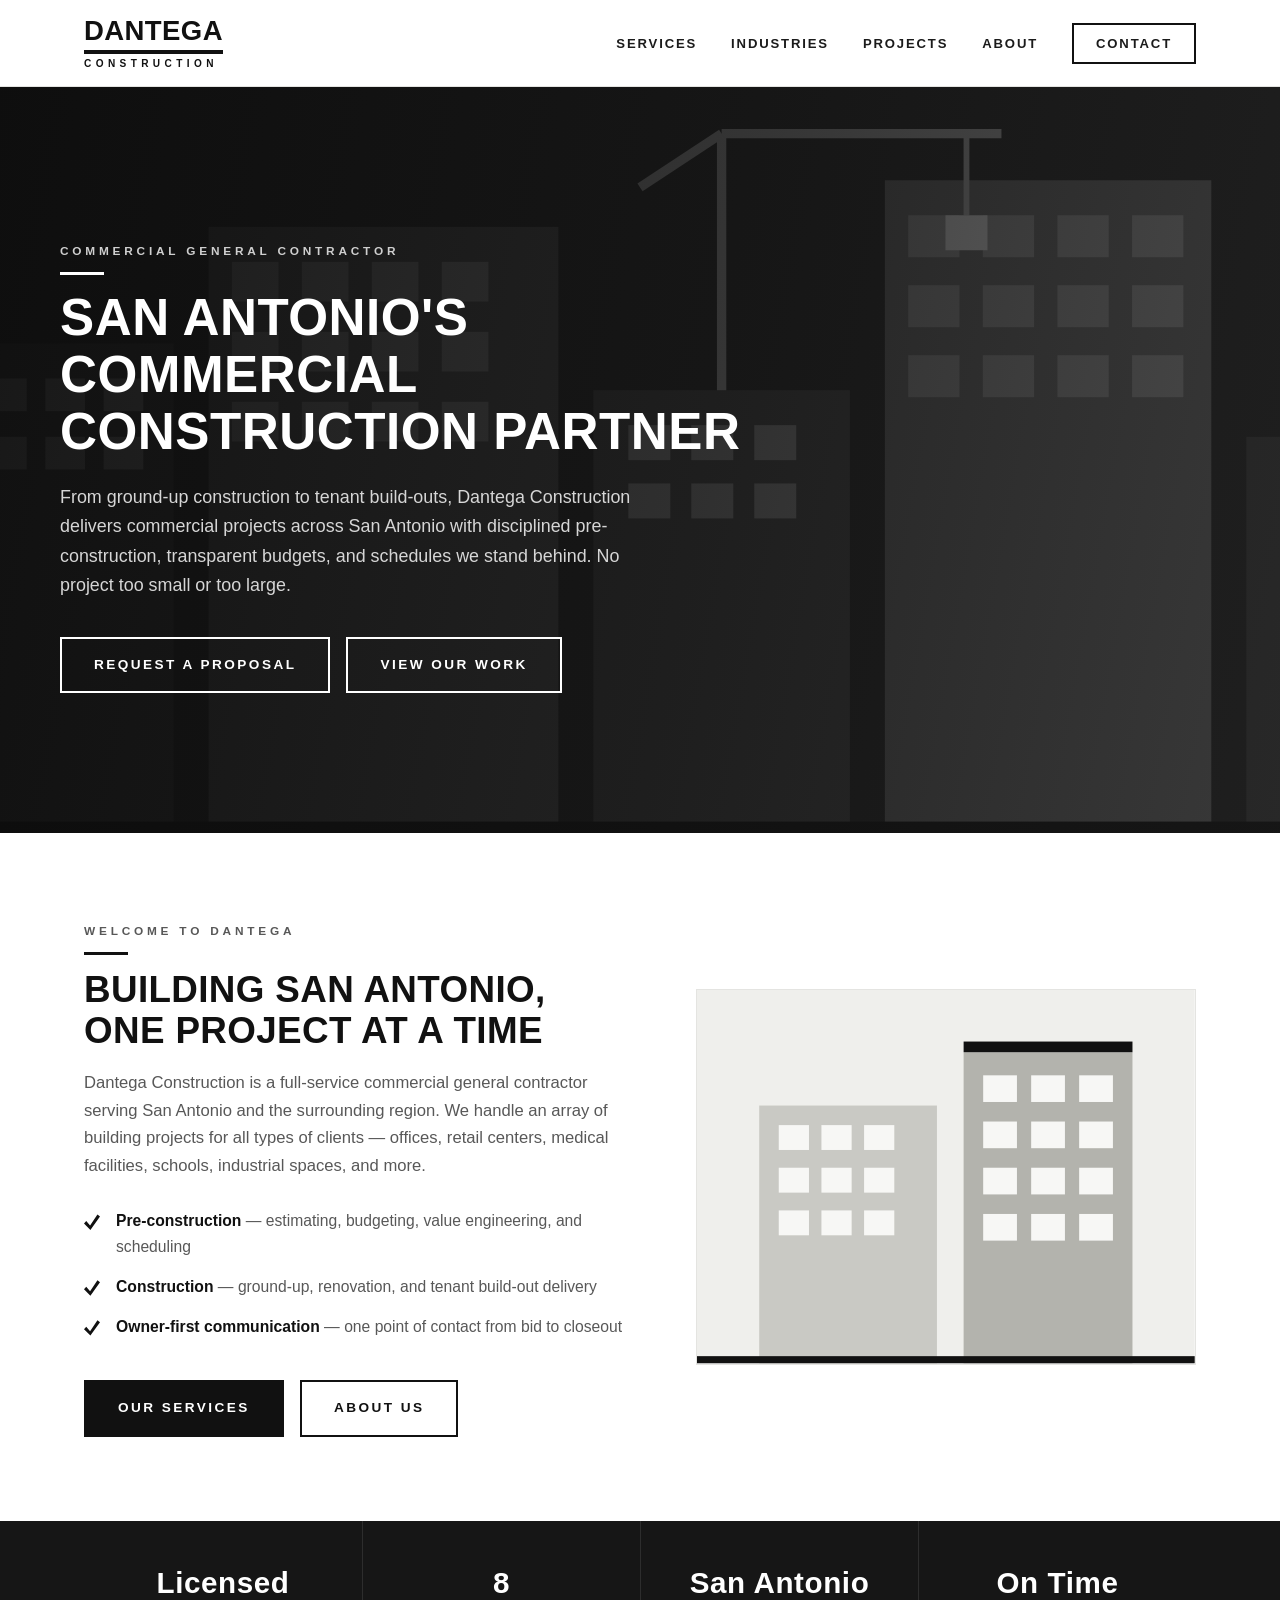
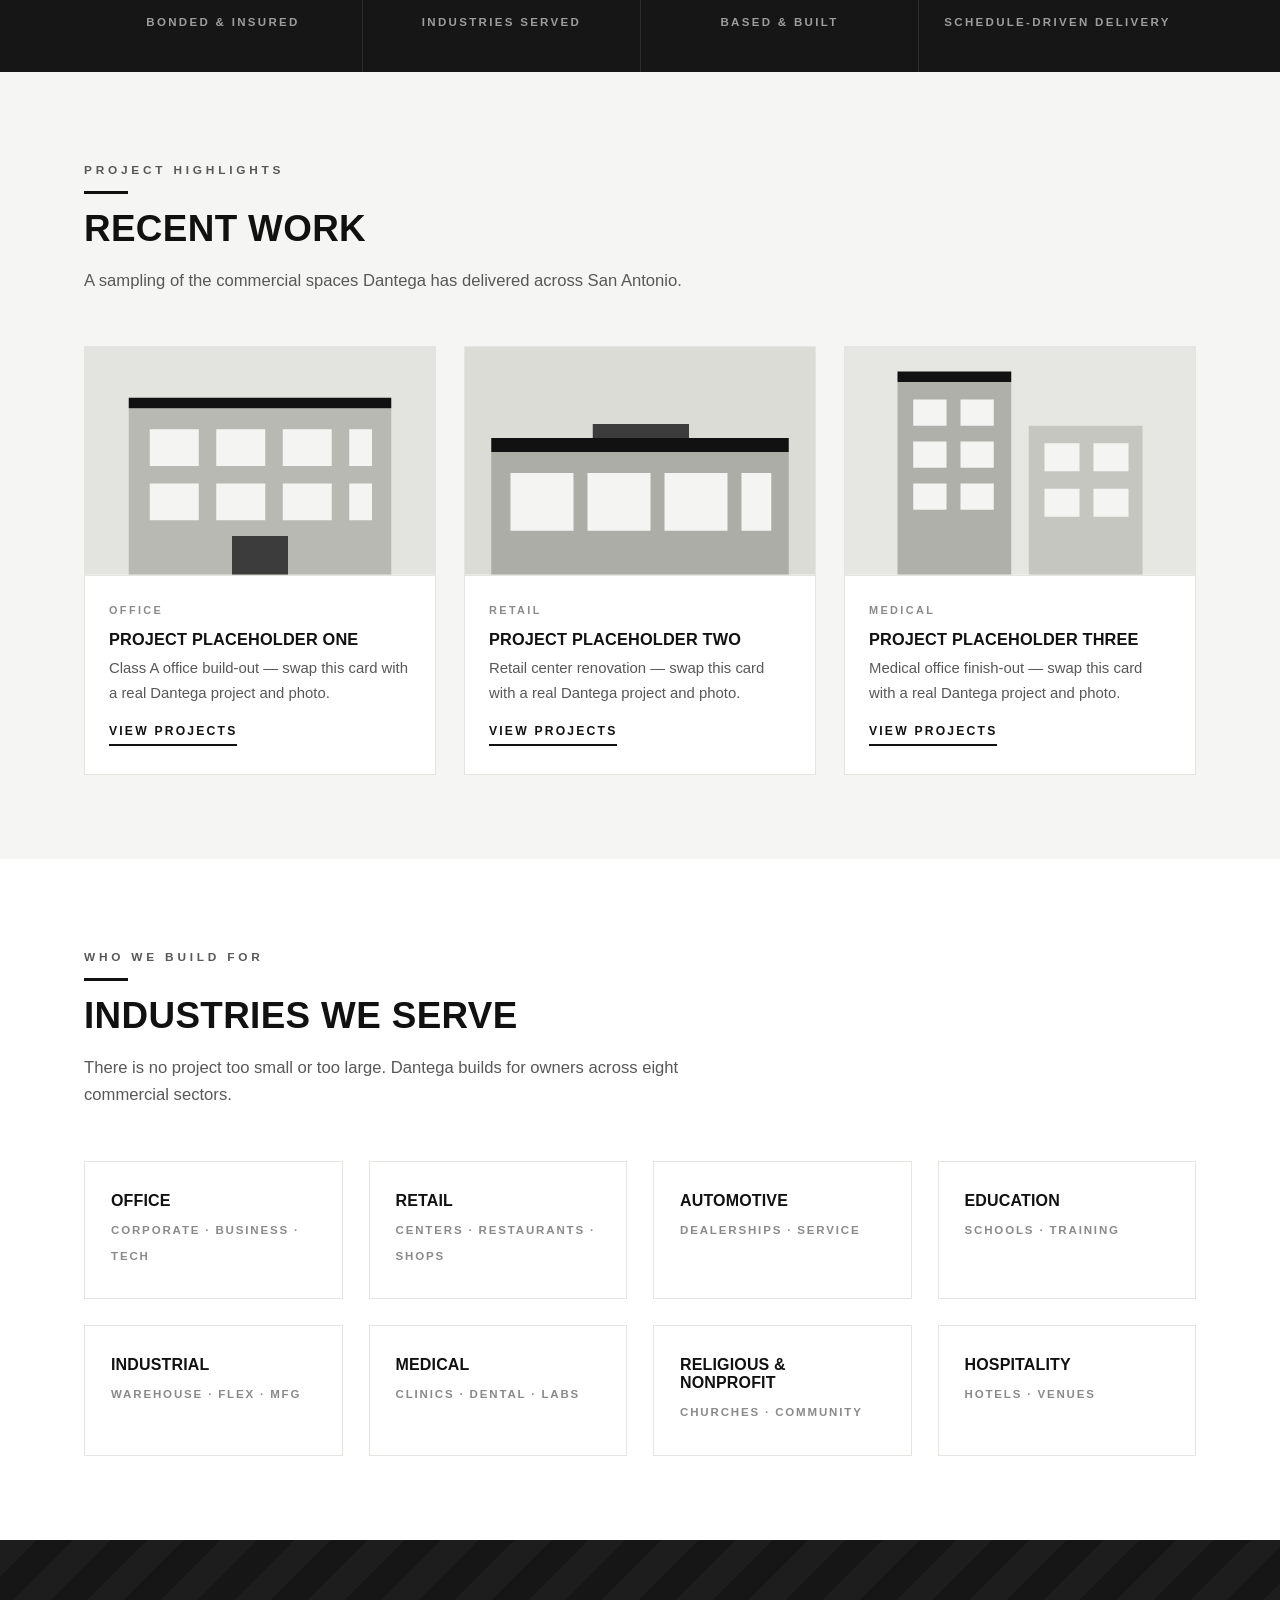
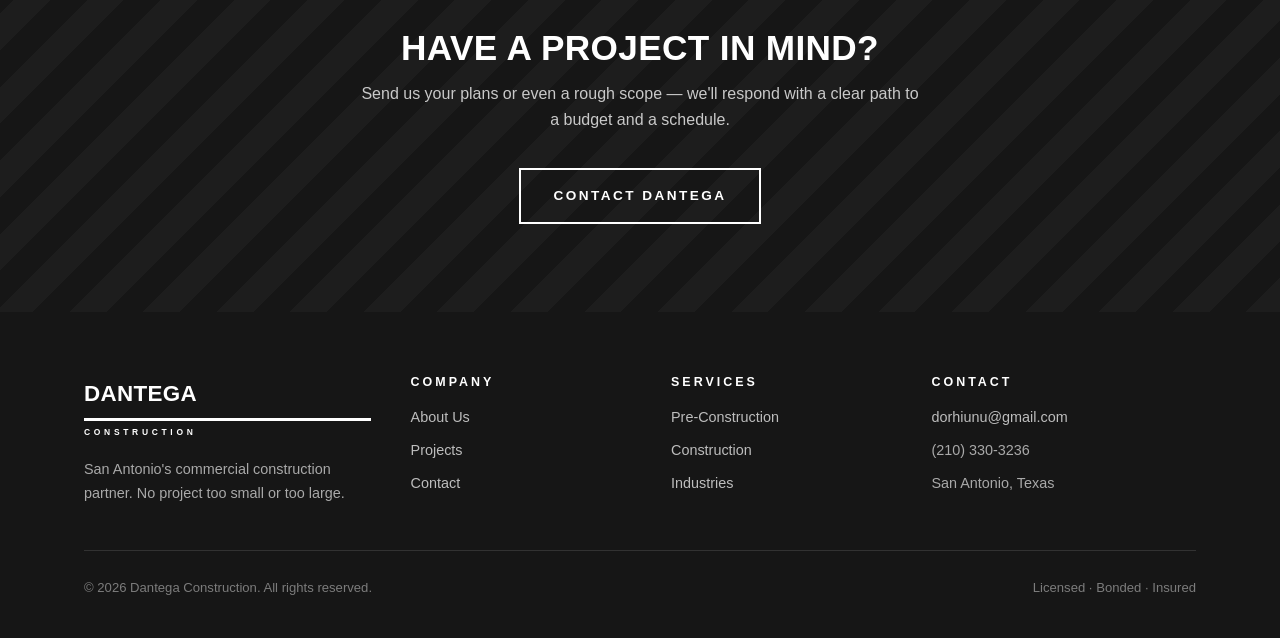
==== commit d77e021f: "Update phone number to (210) 330-3236 site-wide Co-Authored-By: Claude Fable 5 <noreply@anthropic.co" ====
--- a/index.html
+++ b/index.html
@@ -264,7 +264,7 @@
         <h4>Contact</h4>
         <ul>
           <li><a href="mailto:dorhiunu@gmail.com">dorhiunu@gmail.com</a></li>
-          <li>(210) 555-0100</li>
+          <li>(210) 330-3236</li>
           <li>San Antonio, Texas</li>
         </ul>
       </div>
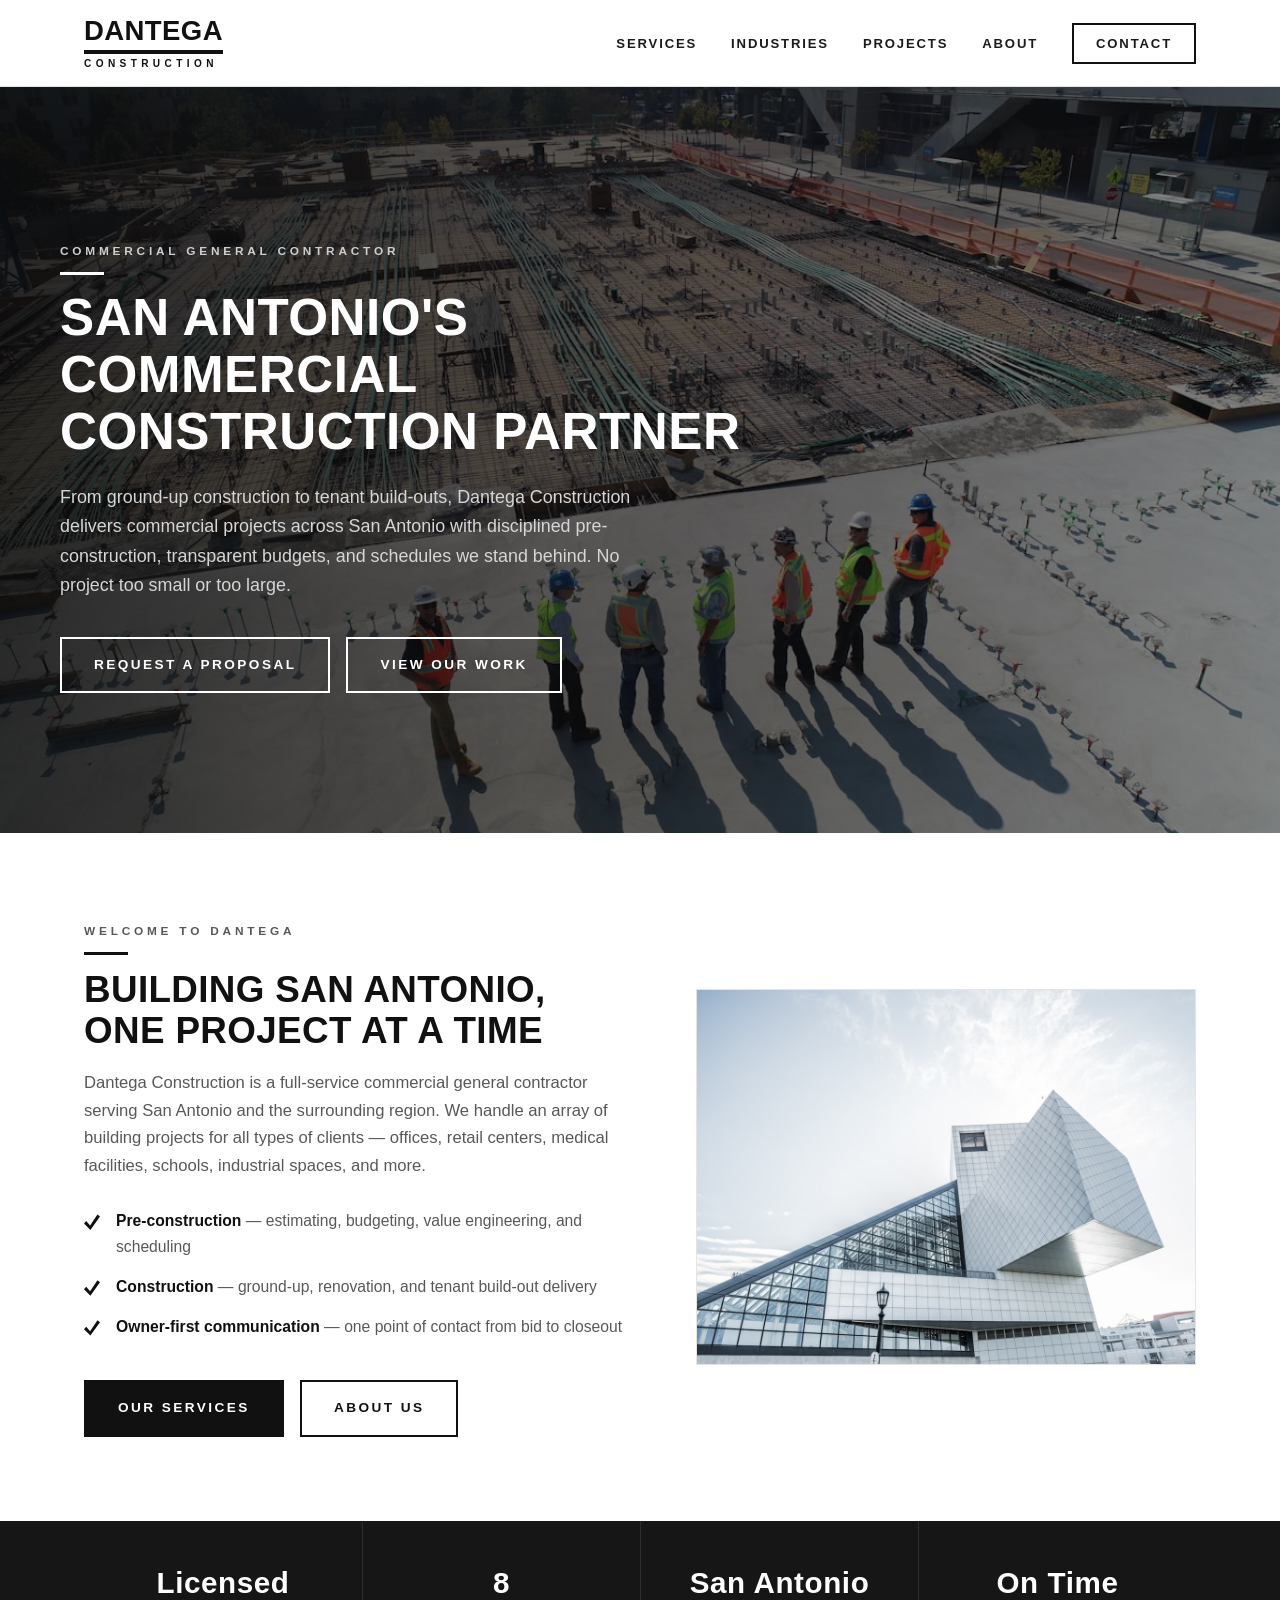
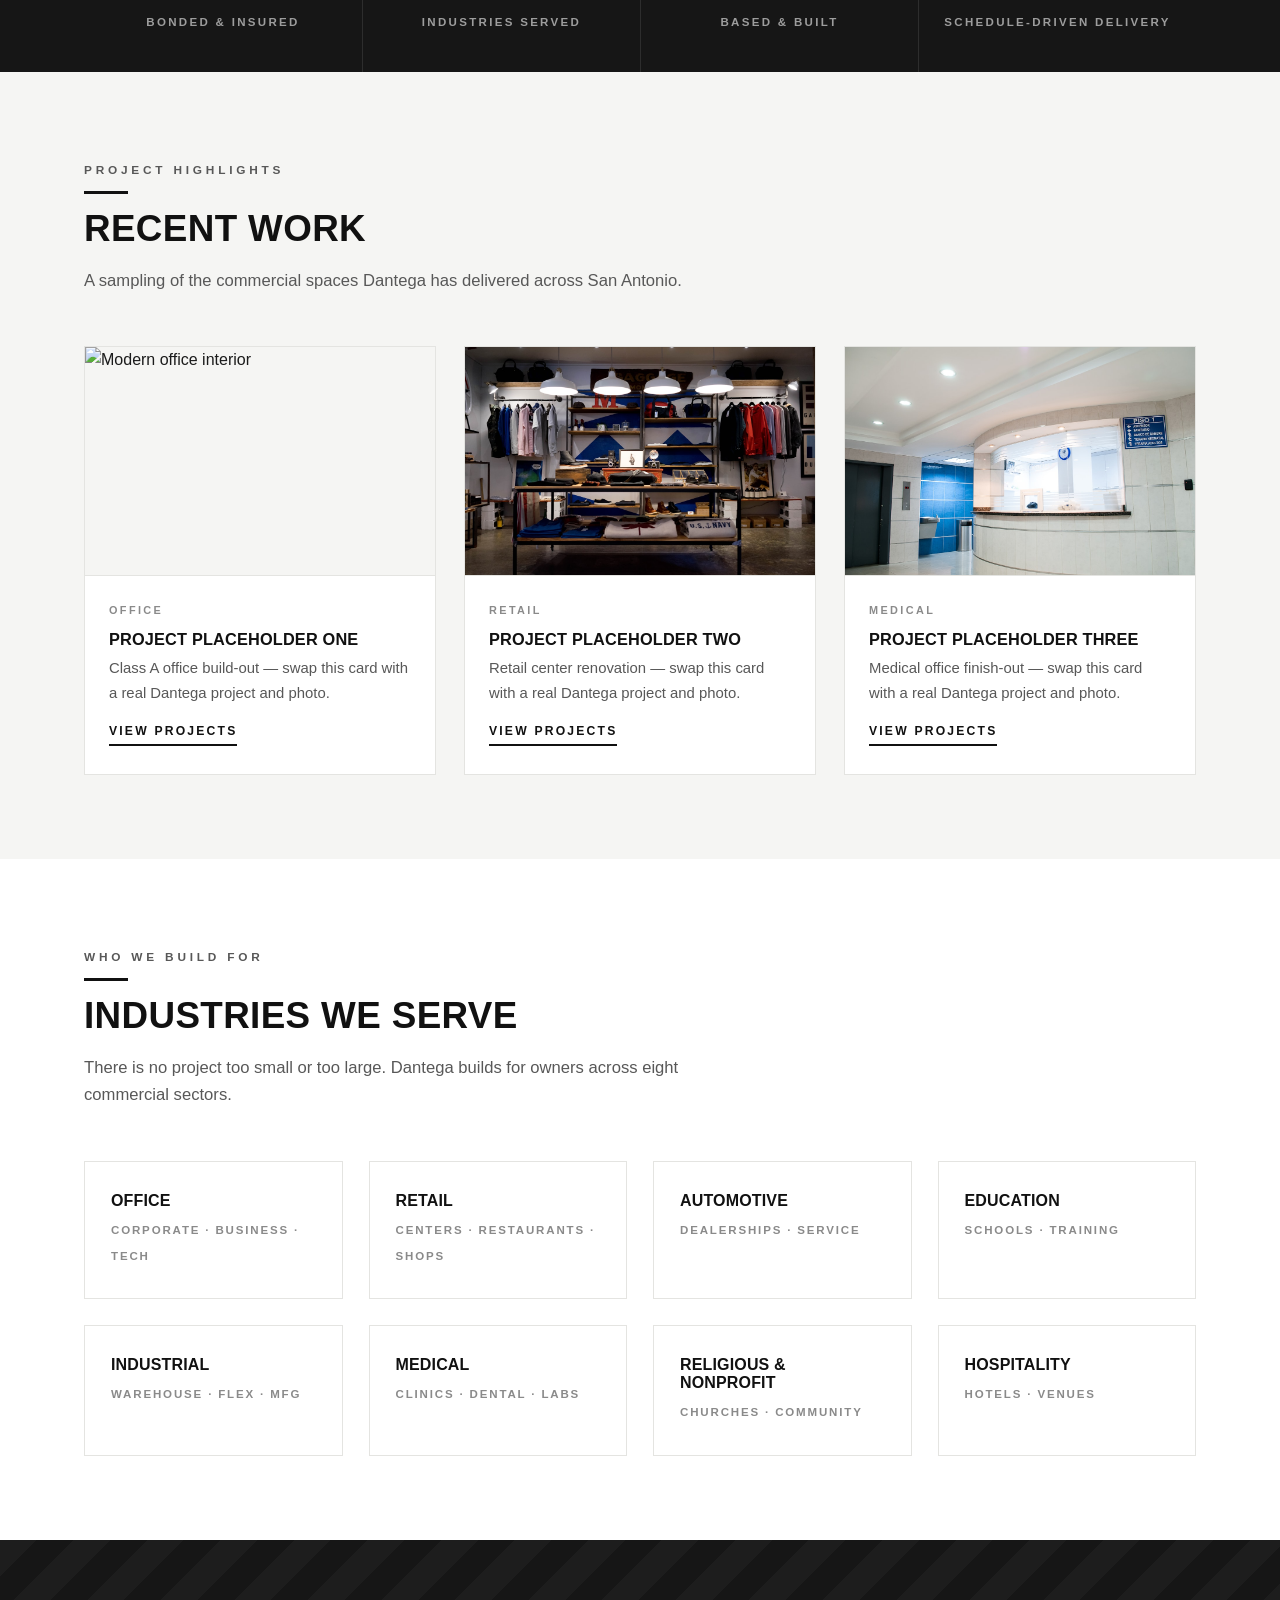
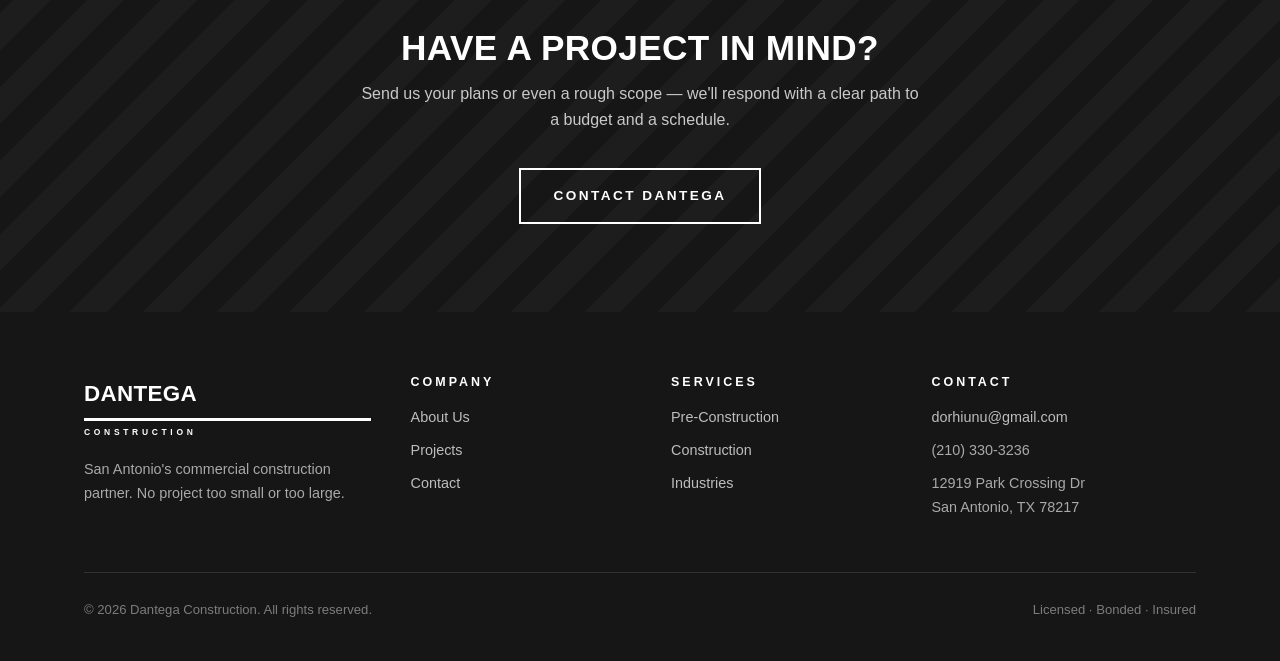
==== commit f1d4291b: "Add real address and stock photography site-wide Office address updated to 12919 Park Crossing Dr, S" ====
--- a/index.html
+++ b/index.html
@@ -33,34 +33,7 @@
 
   <!-- HERO -->
   <div class="hero">
-    <div class="hero-media" aria-hidden="true">
-      <svg viewBox="0 0 1400 640" preserveAspectRatio="xMidYMid slice" xmlns="http://www.w3.org/2000/svg">
-        <rect width="1400" height="640" fill="#2a2a2a"/>
-        <rect x="60" y="220" width="240" height="420" fill="#3a3a3a"/>
-        <rect x="330" y="120" width="300" height="520" fill="#484848"/>
-        <rect x="660" y="260" width="220" height="380" fill="#3f3f3f"/>
-        <rect x="910" y="80" width="280" height="560" fill="#525252"/>
-        <rect x="1220" y="300" width="180" height="340" fill="#383838"/>
-        <g fill="#6d6d6d">
-          <rect x="350" y="150" width="40" height="34"/><rect x="410" y="150" width="40" height="34"/><rect x="470" y="150" width="40" height="34"/><rect x="530" y="150" width="40" height="34"/>
-          <rect x="350" y="210" width="40" height="34"/><rect x="410" y="210" width="40" height="34"/><rect x="470" y="210" width="40" height="34"/><rect x="530" y="210" width="40" height="34"/>
-          <rect x="350" y="270" width="40" height="34"/><rect x="410" y="270" width="40" height="34"/><rect x="470" y="270" width="40" height="34"/><rect x="530" y="270" width="40" height="34"/>
-          <rect x="930" y="110" width="44" height="36"/><rect x="994" y="110" width="44" height="36"/><rect x="1058" y="110" width="44" height="36"/><rect x="1122" y="110" width="44" height="36"/>
-          <rect x="930" y="170" width="44" height="36"/><rect x="994" y="170" width="44" height="36"/><rect x="1058" y="170" width="44" height="36"/><rect x="1122" y="170" width="44" height="36"/>
-          <rect x="930" y="230" width="44" height="36"/><rect x="994" y="230" width="44" height="36"/><rect x="1058" y="230" width="44" height="36"/><rect x="1122" y="230" width="44" height="36"/>
-          <rect x="90" y="250" width="34" height="28"/><rect x="140" y="250" width="34" height="28"/><rect x="190" y="250" width="34" height="28"/><rect x="240" y="250" width="34" height="28"/>
-          <rect x="90" y="300" width="34" height="28"/><rect x="140" y="300" width="34" height="28"/><rect x="190" y="300" width="34" height="28"/><rect x="240" y="300" width="34" height="28"/>
-          <rect x="690" y="290" width="36" height="30"/><rect x="744" y="290" width="36" height="30"/><rect x="798" y="290" width="36" height="30"/>
-          <rect x="690" y="340" width="36" height="30"/><rect x="744" y="340" width="36" height="30"/><rect x="798" y="340" width="36" height="30"/>
-        </g>
-        <g stroke="#7b7b7b" stroke-width="8" fill="none">
-          <path d="M770 260V40"/><path d="M770 40h240"/><path d="M770 40l-70 46"/>
-        </g>
-        <path d="M980 40v70" stroke="#7b7b7b" stroke-width="5"/>
-        <rect x="962" y="110" width="36" height="30" fill="#9a9a9a"/>
-        <rect x="0" y="630" width="1400" height="10" fill="#1c1c1c"/>
-      </svg>
-    </div>
+    <div class="hero-media" aria-hidden="true"><img src="assets/images/hero-construction.jpg" alt=""></div>
     <div class="wrap hero-inner">
       <span class="kicker">Commercial General Contractor</span>
       <h1>San Antonio's Commercial Construction Partner</h1>
@@ -98,24 +71,7 @@
           <a class="btn btn-outline" href="about.html">About Us</a>
         </div>
       </div>
-      <div class="split-media" aria-hidden="true">
-        <svg viewBox="0 0 560 420" xmlns="http://www.w3.org/2000/svg">
-          <rect width="560" height="420" fill="#efefec"/>
-          <rect x="70" y="130" width="200" height="290" fill="#c9c9c4"/>
-          <rect x="300" y="70" width="190" height="350" fill="#b3b3ad"/>
-          <g fill="#f7f7f5">
-            <rect x="92" y="152" width="34" height="28"/><rect x="140" y="152" width="34" height="28"/><rect x="188" y="152" width="34" height="28"/>
-            <rect x="92" y="200" width="34" height="28"/><rect x="140" y="200" width="34" height="28"/><rect x="188" y="200" width="34" height="28"/>
-            <rect x="92" y="248" width="34" height="28"/><rect x="140" y="248" width="34" height="28"/><rect x="188" y="248" width="34" height="28"/>
-            <rect x="322" y="96" width="38" height="30"/><rect x="376" y="96" width="38" height="30"/><rect x="430" y="96" width="38" height="30"/>
-            <rect x="322" y="148" width="38" height="30"/><rect x="376" y="148" width="38" height="30"/><rect x="430" y="148" width="38" height="30"/>
-            <rect x="322" y="200" width="38" height="30"/><rect x="376" y="200" width="38" height="30"/><rect x="430" y="200" width="38" height="30"/>
-            <rect x="322" y="252" width="38" height="30"/><rect x="376" y="252" width="38" height="30"/><rect x="430" y="252" width="38" height="30"/>
-          </g>
-          <rect x="300" y="58" width="190" height="12" fill="#111"/>
-          <rect x="0" y="412" width="560" height="8" fill="#111"/>
-        </svg>
-      </div>
+      <div class="split-media"><img src="assets/images/building-exterior.jpg" alt="Modern commercial building exterior" loading="lazy"></div>
     </div>
   </section>
 
@@ -137,18 +93,7 @@
       <p class="section-lead">A sampling of the commercial spaces Dantega has delivered across San Antonio.</p>
       <div class="grid-3">
         <a class="card" href="projects.html" style="text-decoration:none;">
-          <div class="card-media" aria-hidden="true">
-            <svg viewBox="0 0 400 260" xmlns="http://www.w3.org/2000/svg">
-              <rect width="400" height="260" fill="#e3e3df"/>
-              <rect x="50" y="70" width="300" height="190" fill="#b9b9b3"/>
-              <rect x="50" y="58" width="300" height="12" fill="#111"/>
-              <g fill="#f4f4f2">
-                <rect x="74" y="94" width="56" height="42"/><rect x="150" y="94" width="56" height="42"/><rect x="226" y="94" width="56" height="42"/><rect x="302" y="94" width="26" height="42"/>
-                <rect x="74" y="156" width="56" height="42"/><rect x="150" y="156" width="56" height="42"/><rect x="226" y="156" width="56" height="42"/><rect x="302" y="156" width="26" height="42"/>
-              </g>
-              <rect x="168" y="216" width="64" height="44" fill="#3c3c3c"/>
-            </svg>
-          </div>
+          <div class="card-media"><img src="assets/images/project-office.jpg" alt="Modern office interior" loading="lazy"></div>
           <div class="card-body">
             <span class="tag">Office</span>
             <h3>Project Placeholder One</h3>
@@ -157,17 +102,7 @@
           </div>
         </a>
         <a class="card" href="projects.html" style="text-decoration:none;">
-          <div class="card-media" aria-hidden="true">
-            <svg viewBox="0 0 400 260" xmlns="http://www.w3.org/2000/svg">
-              <rect width="400" height="260" fill="#dcdcd7"/>
-              <rect x="30" y="120" width="340" height="140" fill="#adada7"/>
-              <rect x="30" y="104" width="340" height="16" fill="#111"/>
-              <g fill="#f4f4f2">
-                <rect x="52" y="144" width="72" height="66"/><rect x="140" y="144" width="72" height="66"/><rect x="228" y="144" width="72" height="66"/><rect x="316" y="144" width="34" height="66"/>
-              </g>
-              <rect x="146" y="88" width="110" height="16" fill="#3c3c3c"/>
-            </svg>
-          </div>
+          <div class="card-media"><img src="assets/images/project-retail.jpg" alt="Retail store interior" loading="lazy"></div>
           <div class="card-body">
             <span class="tag">Retail</span>
             <h3>Project Placeholder Two</h3>
@@ -176,21 +111,7 @@
           </div>
         </a>
         <a class="card" href="projects.html" style="text-decoration:none;">
-          <div class="card-media" aria-hidden="true">
-            <svg viewBox="0 0 400 260" xmlns="http://www.w3.org/2000/svg">
-              <rect width="400" height="260" fill="#e6e6e2"/>
-              <rect x="60" y="40" width="130" height="220" fill="#b0b0aa"/>
-              <rect x="210" y="90" width="130" height="170" fill="#c6c6c0"/>
-              <g fill="#f4f4f2">
-                <rect x="78" y="60" width="38" height="30"/><rect x="132" y="60" width="38" height="30"/>
-                <rect x="78" y="108" width="38" height="30"/><rect x="132" y="108" width="38" height="30"/>
-                <rect x="78" y="156" width="38" height="30"/><rect x="132" y="156" width="38" height="30"/>
-                <rect x="228" y="110" width="40" height="32"/><rect x="284" y="110" width="40" height="32"/>
-                <rect x="228" y="162" width="40" height="32"/><rect x="284" y="162" width="40" height="32"/>
-              </g>
-              <rect x="60" y="28" width="130" height="12" fill="#111"/>
-            </svg>
-          </div>
+          <div class="card-media"><img src="assets/images/project-medical.jpg" alt="Medical clinic reception" loading="lazy"></div>
           <div class="card-body">
             <span class="tag">Medical</span>
             <h3>Project Placeholder Three</h3>
@@ -265,7 +186,7 @@
         <ul>
           <li><a href="mailto:dorhiunu@gmail.com">dorhiunu@gmail.com</a></li>
           <li>(210) 330-3236</li>
-          <li>San Antonio, Texas</li>
+          <li>12919 Park Crossing Dr<br>San Antonio, TX 78217</li>
         </ul>
       </div>
     </div>
--- a/css/styles.css
+++ b/css/styles.css
@@ -206,6 +206,7 @@
 .card:hover{box-shadow:0 14px 34px rgba(0,0,0,.10);transform:translateY(-3px);}
 .card-media{background:var(--bg-alt);border-bottom:1px solid var(--line);}
 .card-media svg{width:100%;height:auto;}
+.card-media img{width:100%;aspect-ratio:400/260;object-fit:cover;}
 .card-body{padding:26px 24px 28px;}
 .card-body h3{font-size:1.02rem;margin-bottom:8px;}
 .card-body .tag{
@@ -251,6 +252,7 @@
 @media (max-width:860px){.split,.split.rev{grid-template-columns:1fr;}}
 .split-media{border:1px solid var(--line);}
 .split-media svg{width:100%;height:auto;}
+.split-media img{width:100%;aspect-ratio:4/3;object-fit:cover;}
 
 /* ---------- Checklist ---------- */
 .checklist{list-style:none;margin-top:22px;}
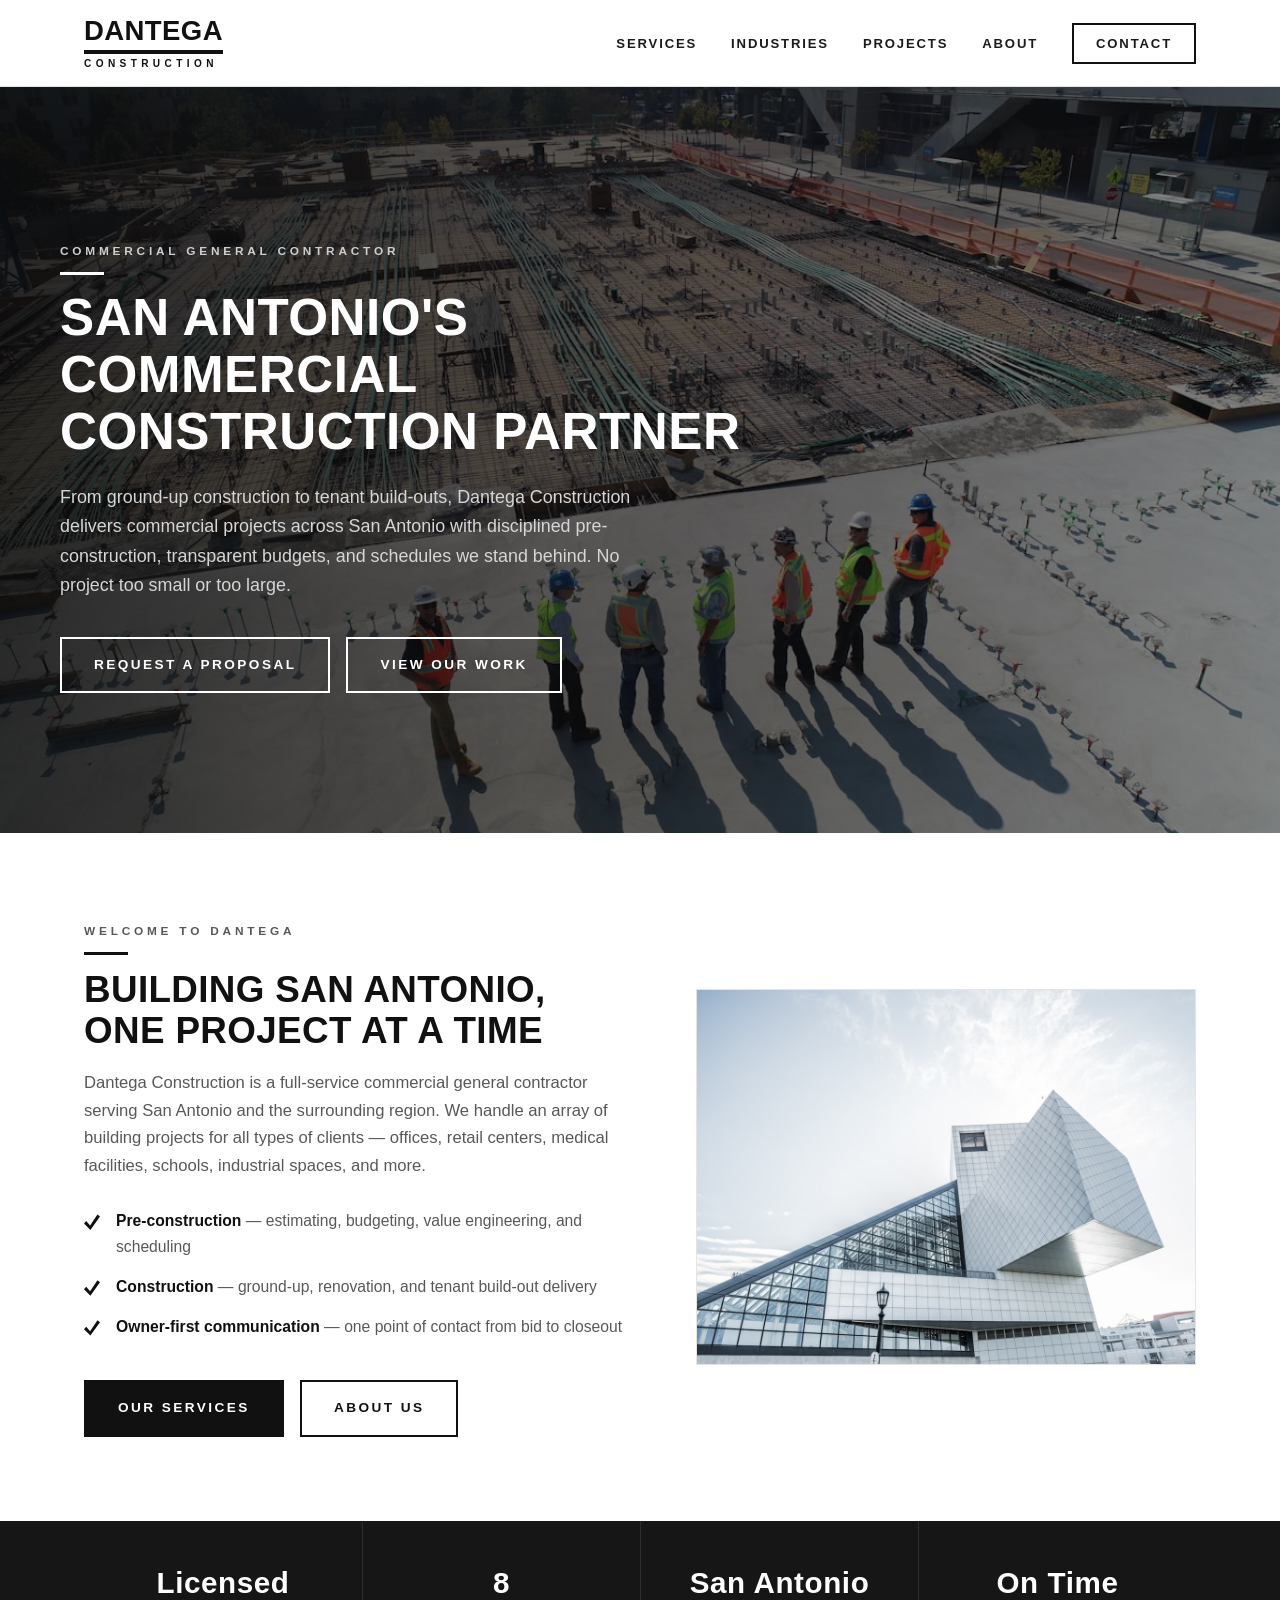
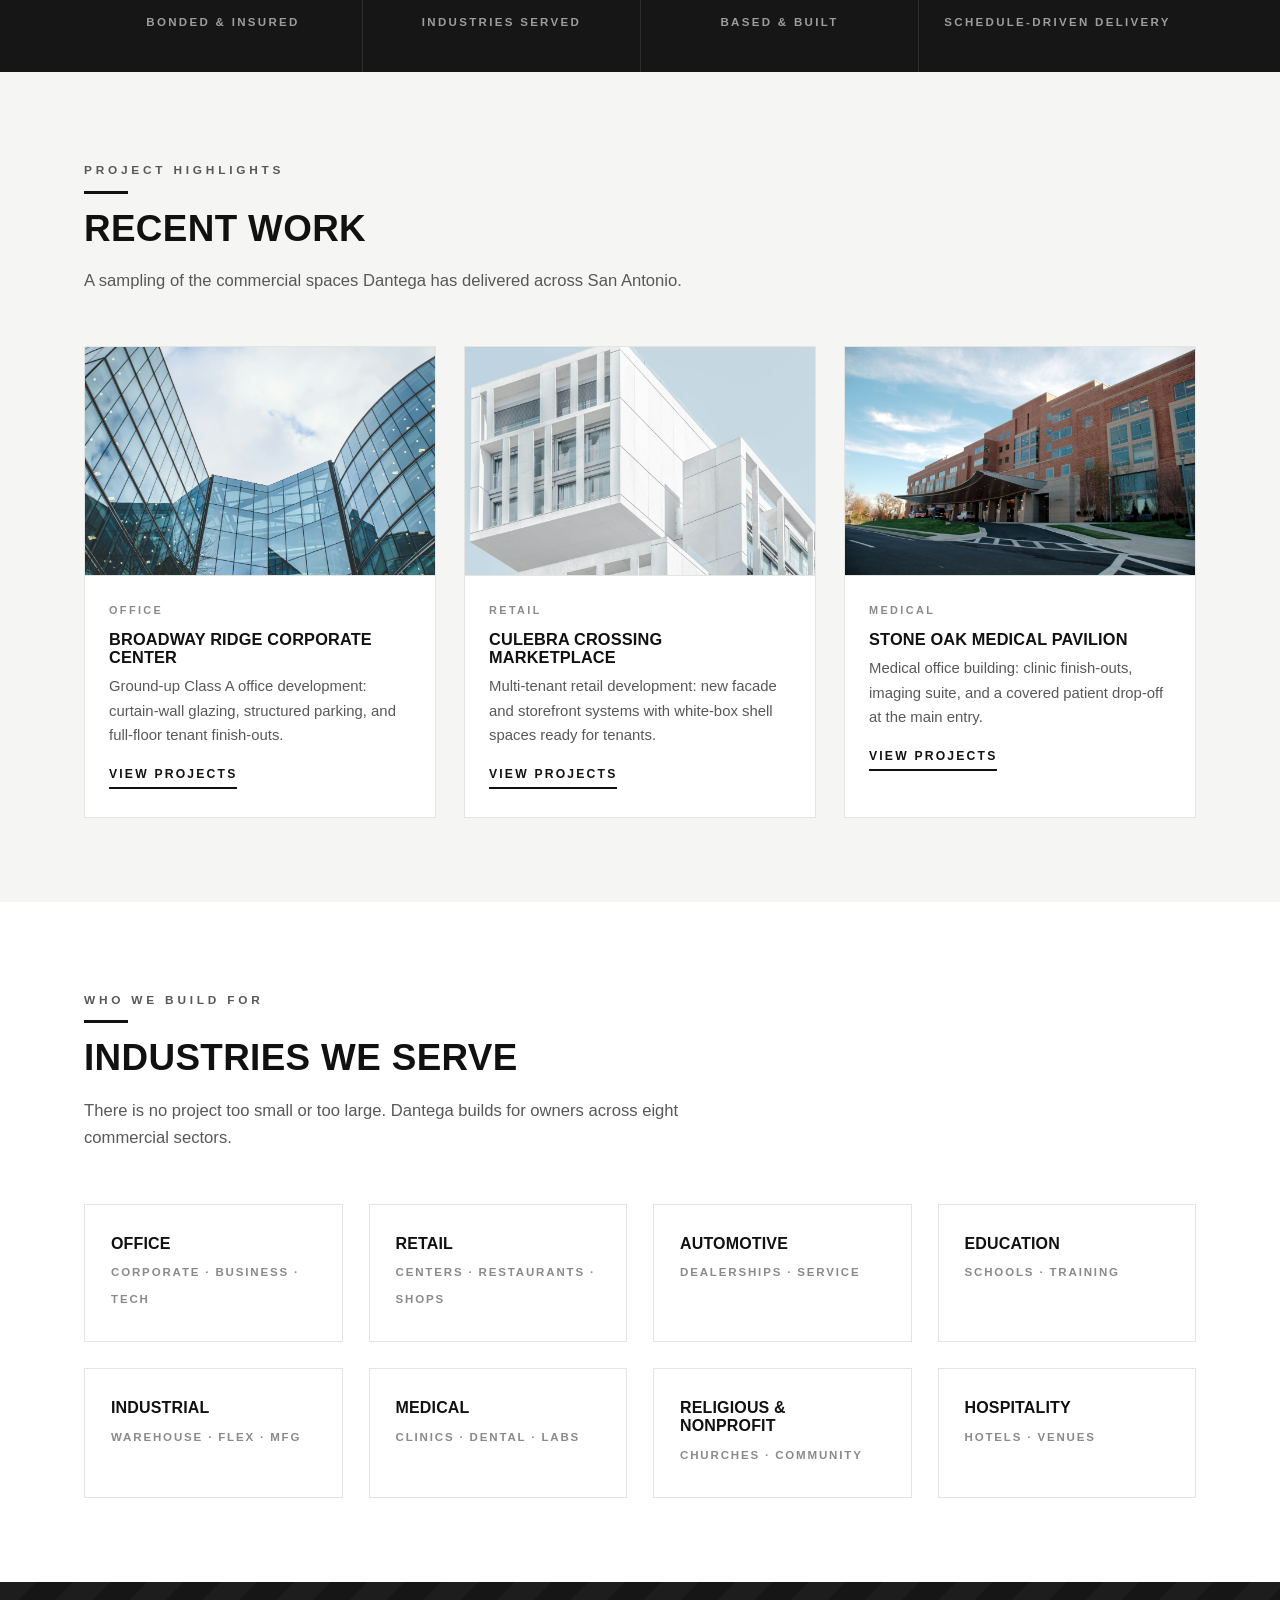
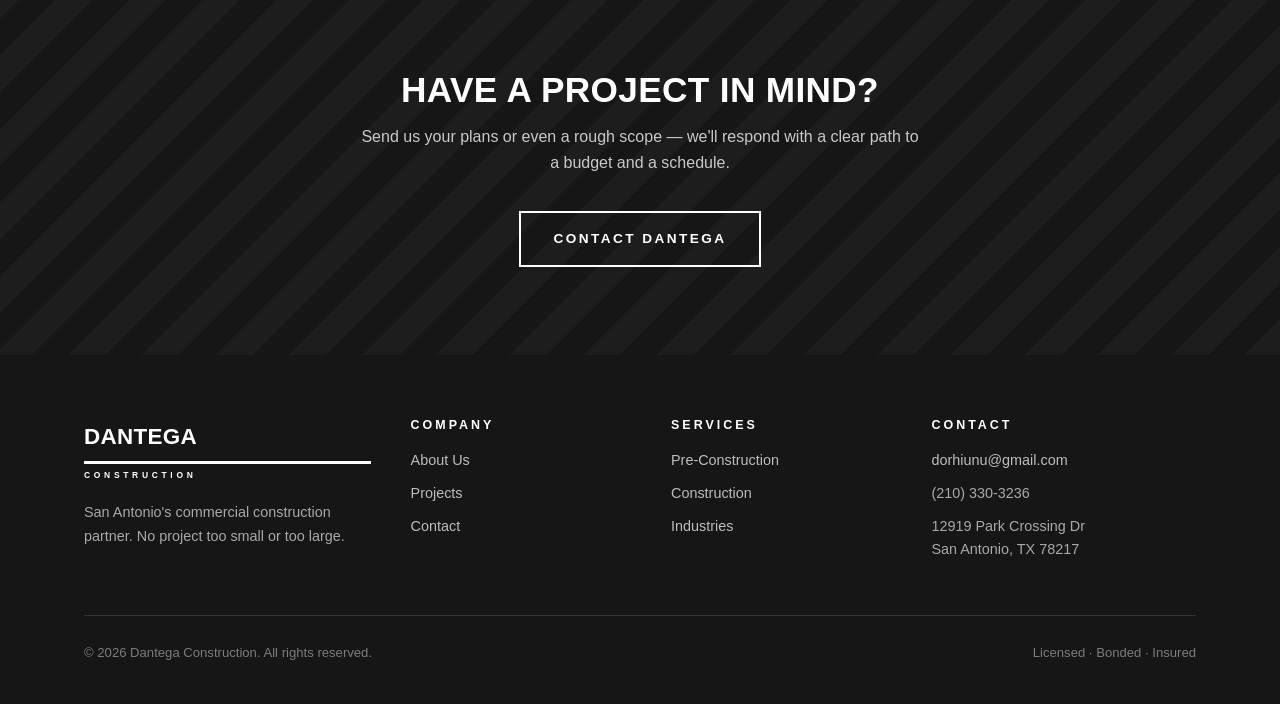
==== commit e031758c: "Use architectural and job-site photos with named example projects Replace lifestyle-style project im" ====
--- a/index.html
+++ b/index.html
@@ -93,29 +93,29 @@
       <p class="section-lead">A sampling of the commercial spaces Dantega has delivered across San Antonio.</p>
       <div class="grid-3">
         <a class="card" href="projects.html" style="text-decoration:none;">
-          <div class="card-media"><img src="assets/images/project-office.jpg" alt="Modern office interior" loading="lazy"></div>
+          <div class="card-media"><img src="assets/images/project-office.jpg" alt="Modern glass office building exterior" loading="lazy"></div>
           <div class="card-body">
             <span class="tag">Office</span>
-            <h3>Project Placeholder One</h3>
-            <p>Class A office build-out — swap this card with a real Dantega project and photo.</p>
+            <h3>Broadway Ridge Corporate Center</h3>
+            <p>Ground-up Class A office development: curtain-wall glazing, structured parking, and full-floor tenant finish-outs.</p>
             <span class="card-link">View Projects</span>
           </div>
         </a>
         <a class="card" href="projects.html" style="text-decoration:none;">
-          <div class="card-media"><img src="assets/images/project-retail.jpg" alt="Retail store interior" loading="lazy"></div>
+          <div class="card-media"><img src="assets/images/project-retail.jpg" alt="Modern commercial retail building facade" loading="lazy"></div>
           <div class="card-body">
             <span class="tag">Retail</span>
-            <h3>Project Placeholder Two</h3>
-            <p>Retail center renovation — swap this card with a real Dantega project and photo.</p>
+            <h3>Culebra Crossing Marketplace</h3>
+            <p>Multi-tenant retail development: new facade and storefront systems with white-box shell spaces ready for tenants.</p>
             <span class="card-link">View Projects</span>
           </div>
         </a>
         <a class="card" href="projects.html" style="text-decoration:none;">
-          <div class="card-media"><img src="assets/images/project-medical.jpg" alt="Medical clinic reception" loading="lazy"></div>
+          <div class="card-media"><img src="assets/images/project-medical.jpg" alt="Medical office building exterior with entrance canopy" loading="lazy"></div>
           <div class="card-body">
             <span class="tag">Medical</span>
-            <h3>Project Placeholder Three</h3>
-            <p>Medical office finish-out — swap this card with a real Dantega project and photo.</p>
+            <h3>Stone Oak Medical Pavilion</h3>
+            <p>Medical office building: clinic finish-outs, imaging suite, and a covered patient drop-off at the main entry.</p>
             <span class="card-link">View Projects</span>
           </div>
         </a>
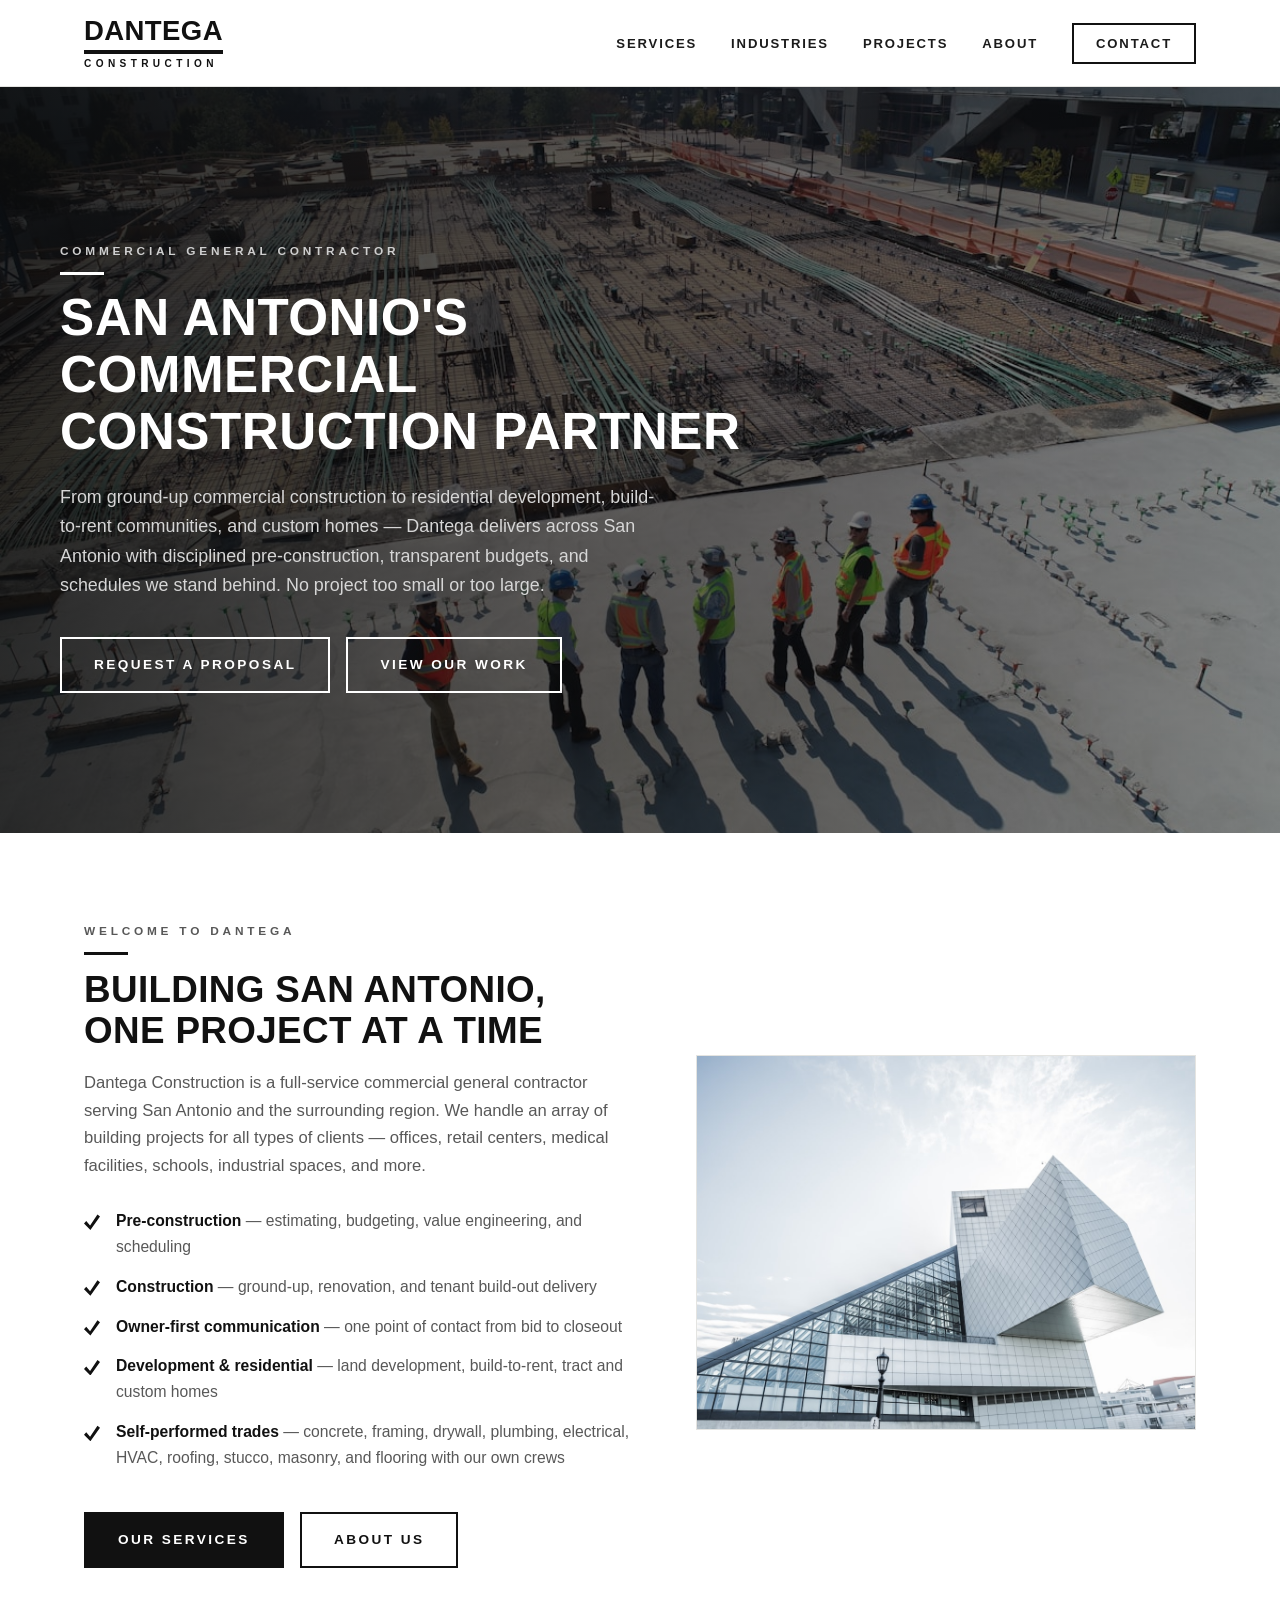
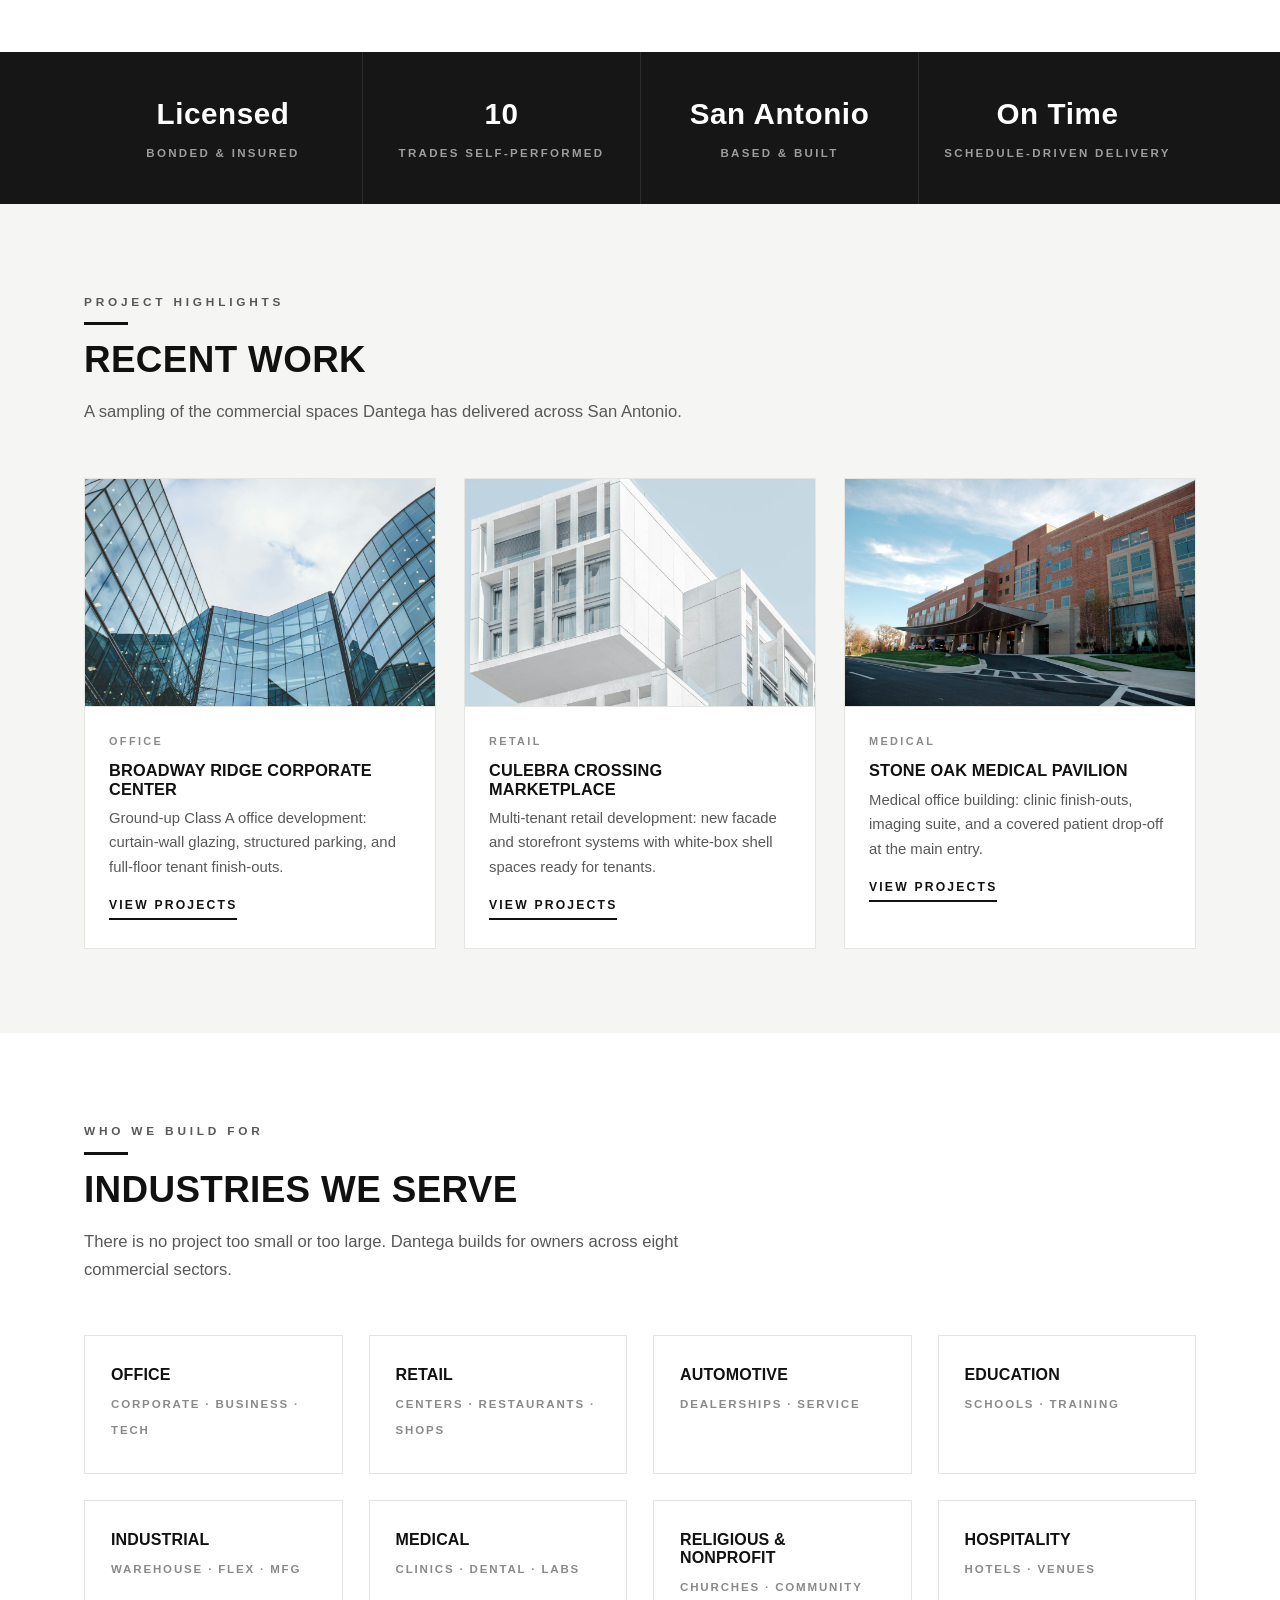
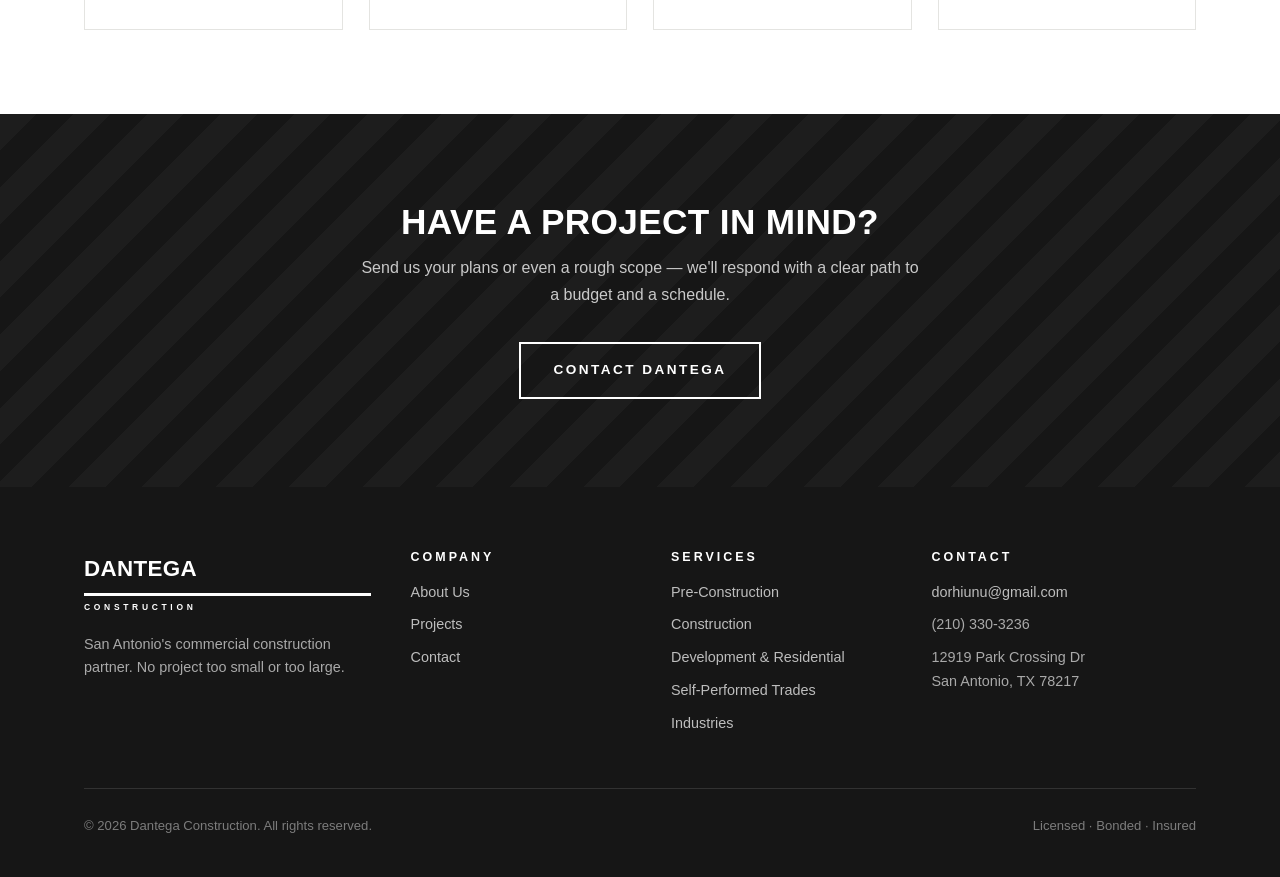
==== commit df56c92b: "Add development, residential, and self-performed trades across the site Services page gains two sect" ====
--- a/index.html
+++ b/index.html
@@ -4,7 +4,7 @@
 <meta charset="UTF-8">
 <meta name="viewport" content="width=device-width, initial-scale=1.0">
 <title>Dantega Construction — San Antonio Commercial General Contractor</title>
-<meta name="description" content="Dantega Construction is San Antonio's commercial construction partner — general contracting and pre-construction services for office, retail, medical, education, industrial, and more.">
+<meta name="description" content="Dantega Construction — San Antonio general contractor and developer: commercial construction, build-to-rent, tract and custom homes, and ten self-performed trades from concrete to flooring.">
 <link rel="stylesheet" href="css/styles.css">
 </head>
 <body>
@@ -38,9 +38,10 @@
       <span class="kicker">Commercial General Contractor</span>
       <h1>San Antonio's Commercial Construction Partner</h1>
       <p>
-        From ground-up construction to tenant build-outs, Dantega Construction delivers
-        commercial projects across San Antonio with disciplined pre-construction,
-        transparent budgets, and schedules we stand behind. No project too small or too large.
+        From ground-up commercial construction to residential development, build-to-rent
+        communities, and custom homes — Dantega delivers across San Antonio with
+        disciplined pre-construction, transparent budgets, and schedules we stand behind.
+        No project too small or too large.
       </p>
       <div class="btn-row">
         <a class="btn btn-invert" href="contact.html">Request a Proposal</a>
@@ -65,6 +66,8 @@
           <li><b>Pre-construction</b> — estimating, budgeting, value engineering, and scheduling</li>
           <li><b>Construction</b> — ground-up, renovation, and tenant build-out delivery</li>
           <li><b>Owner-first communication</b> — one point of contact from bid to closeout</li>
+          <li><b>Development &amp; residential</b> — land development, build-to-rent, tract and custom homes</li>
+          <li><b>Self-performed trades</b> — concrete, framing, drywall, plumbing, electrical, HVAC, roofing, stucco, masonry, and flooring with our own crews</li>
         </ul>
         <div class="btn-row" style="margin-top:34px;">
           <a class="btn btn-solid" href="services.html">Our Services</a>
@@ -79,7 +82,7 @@
   <div class="stats">
     <div class="wrap stats-grid">
       <div class="stat"><b>Licensed</b><span>Bonded &amp; Insured</span></div>
-      <div class="stat"><b>8</b><span>Industries Served</span></div>
+      <div class="stat"><b>10</b><span>Trades Self-Performed</span></div>
       <div class="stat"><b>San Antonio</b><span>Based &amp; Built</span></div>
       <div class="stat"><b>On Time</b><span>Schedule-Driven Delivery</span></div>
     </div>
@@ -176,8 +179,10 @@
       <div>
         <h4>Services</h4>
         <ul>
-          <li><a href="services.html">Pre-Construction</a></li>
-          <li><a href="services.html">Construction</a></li>
+          <li><a href="services.html#precon">Pre-Construction</a></li>
+          <li><a href="services.html#construction">Construction</a></li>
+          <li><a href="services.html#residential">Development &amp; Residential</a></li>
+          <li><a href="services.html#trades">Self-Performed Trades</a></li>
           <li><a href="industries.html">Industries</a></li>
         </ul>
       </div>
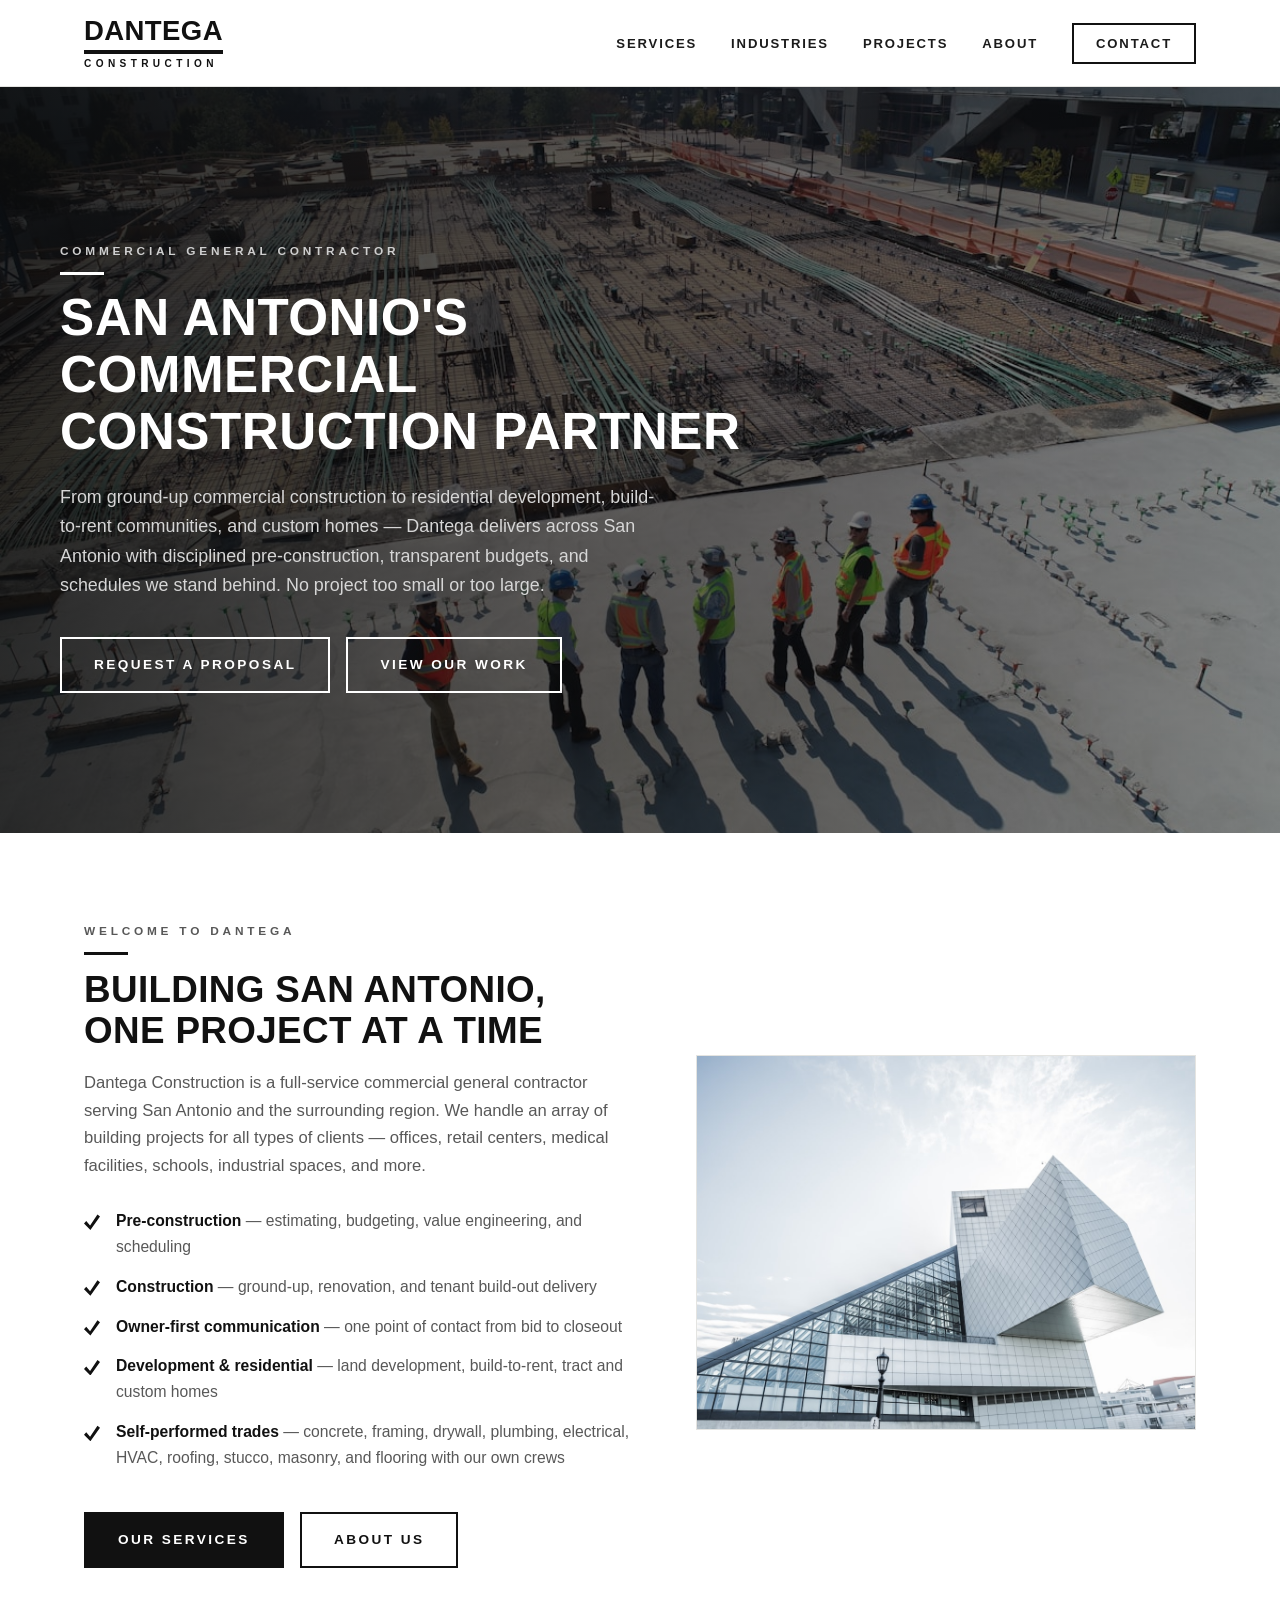
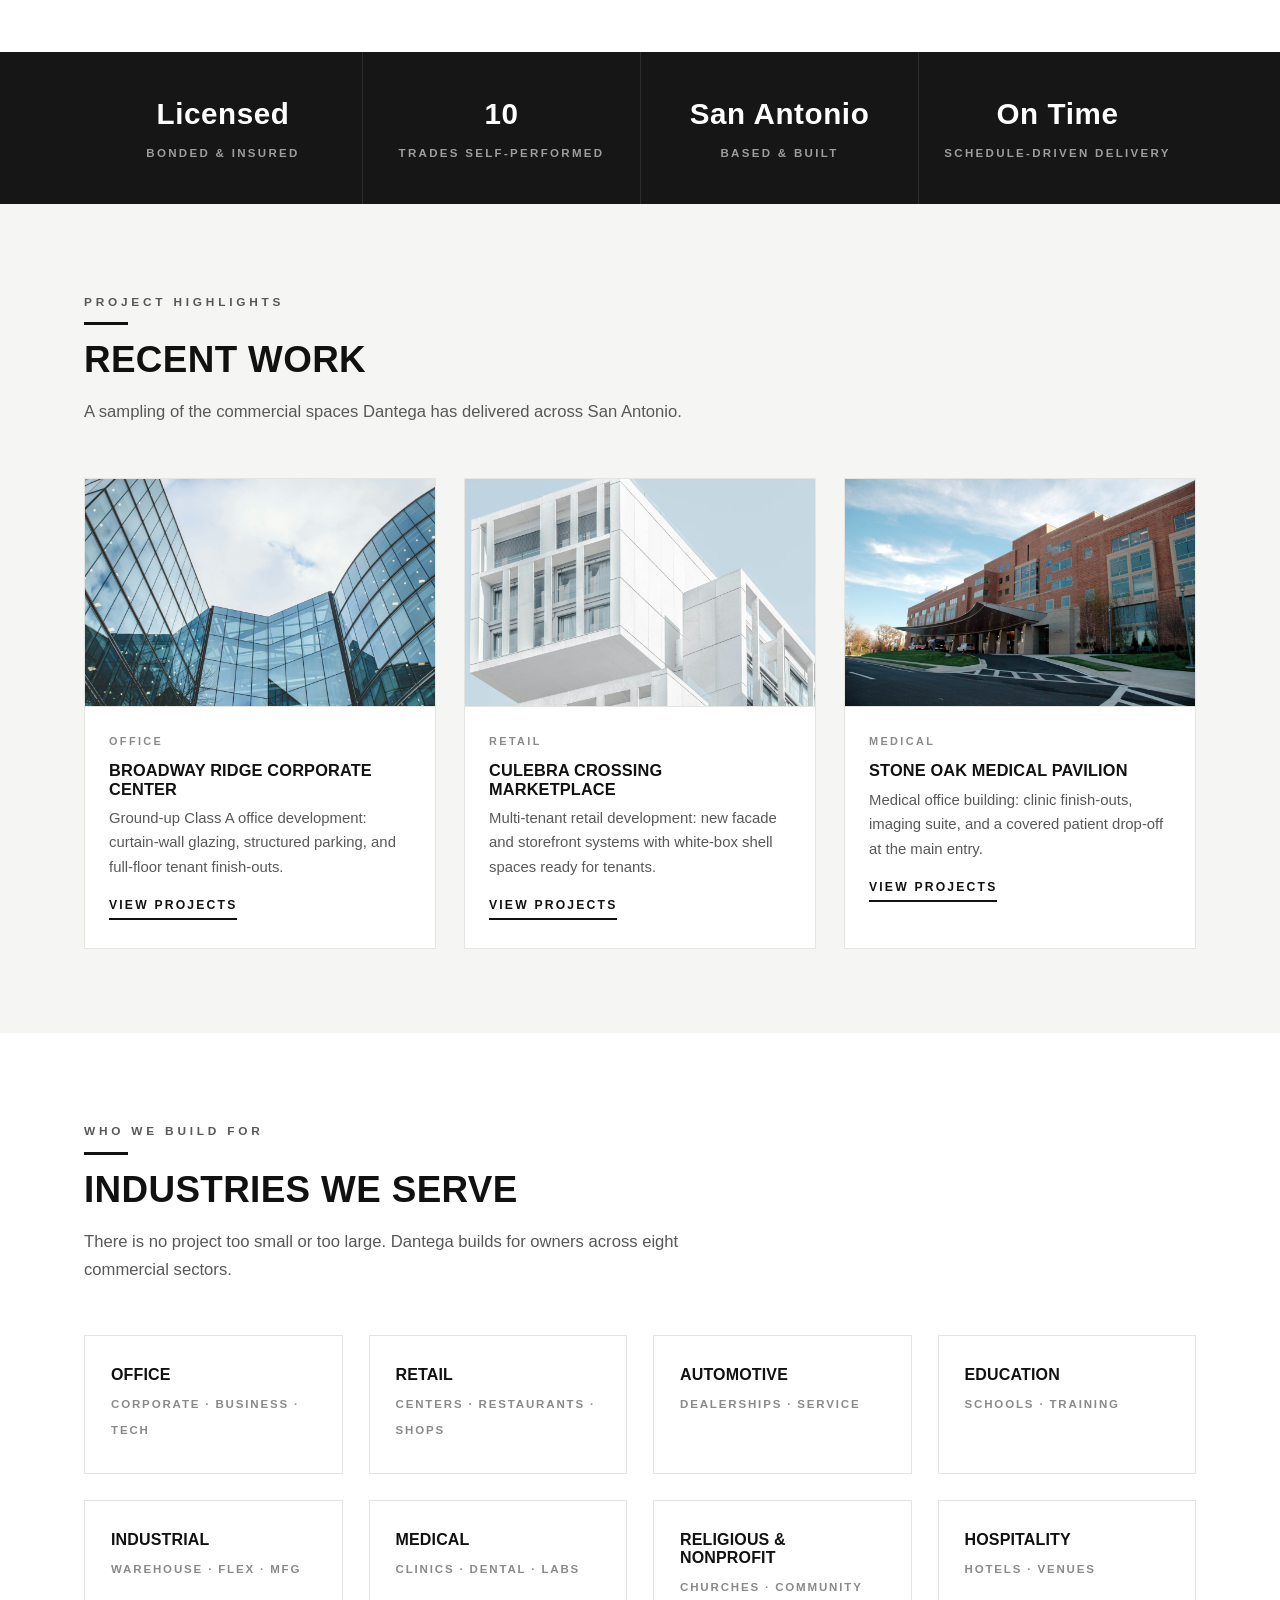
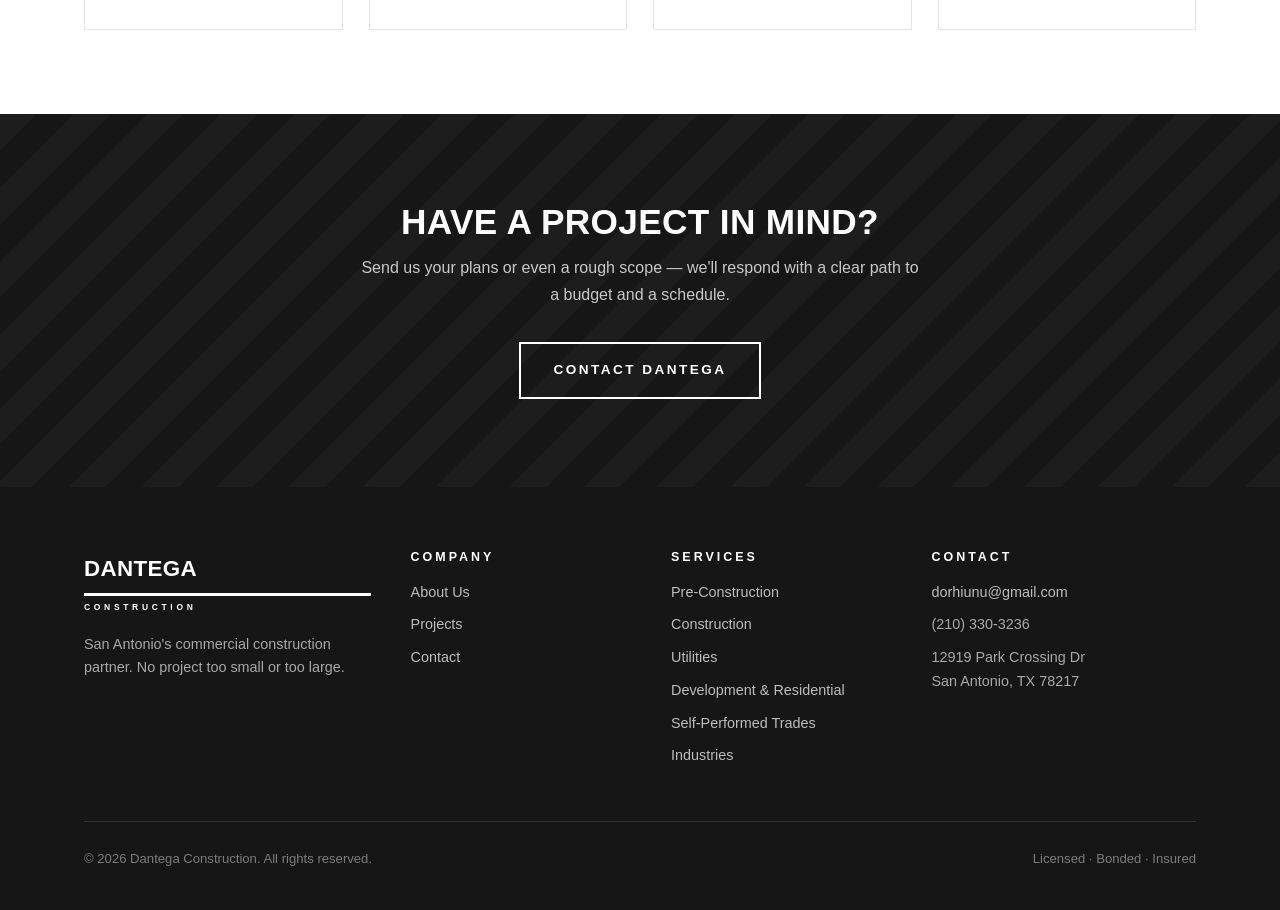
==== commit 3fe6e536: "Add Utilities section to services page New Utilities section covering wet utilities (water/sewer/sto" ====
--- a/index.html
+++ b/index.html
@@ -181,6 +181,7 @@
         <ul>
           <li><a href="services.html#precon">Pre-Construction</a></li>
           <li><a href="services.html#construction">Construction</a></li>
+          <li><a href="services.html#utilities">Utilities</a></li>
           <li><a href="services.html#residential">Development &amp; Residential</a></li>
           <li><a href="services.html#trades">Self-Performed Trades</a></li>
           <li><a href="industries.html">Industries</a></li>
